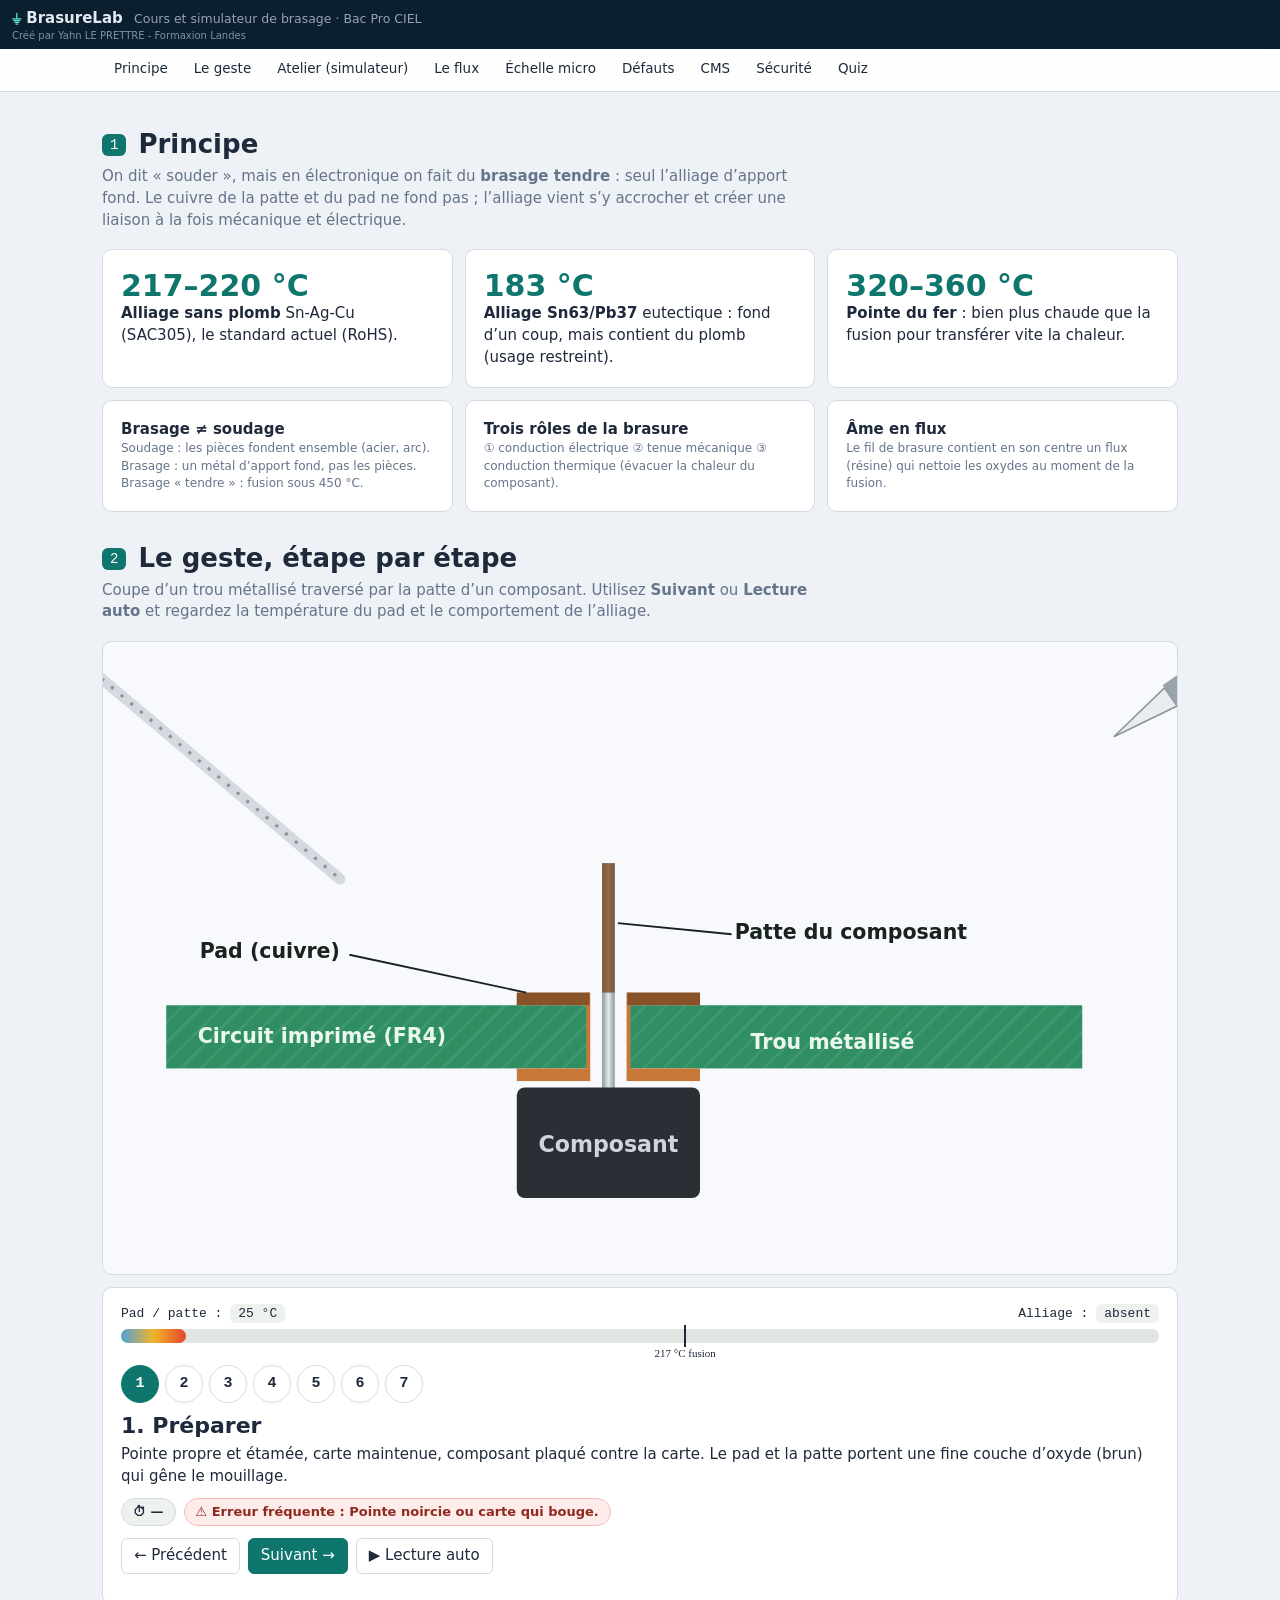
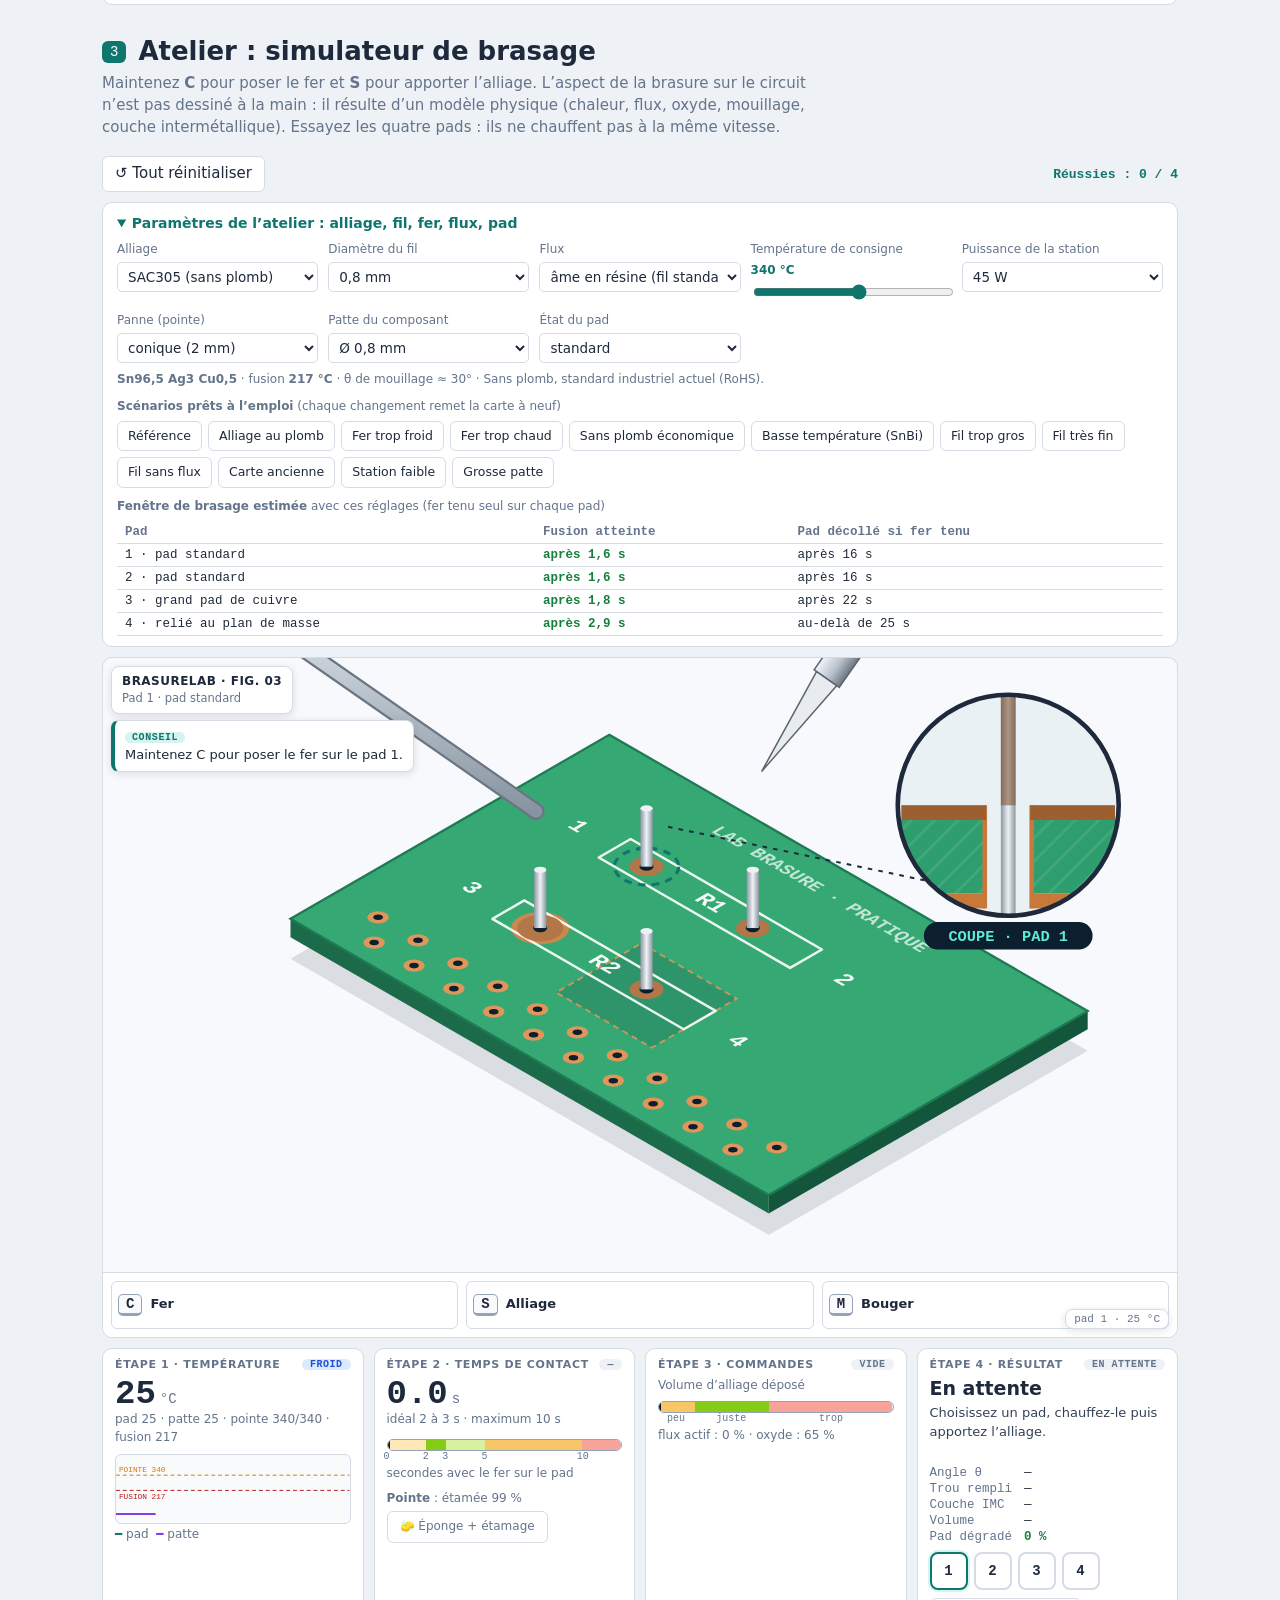
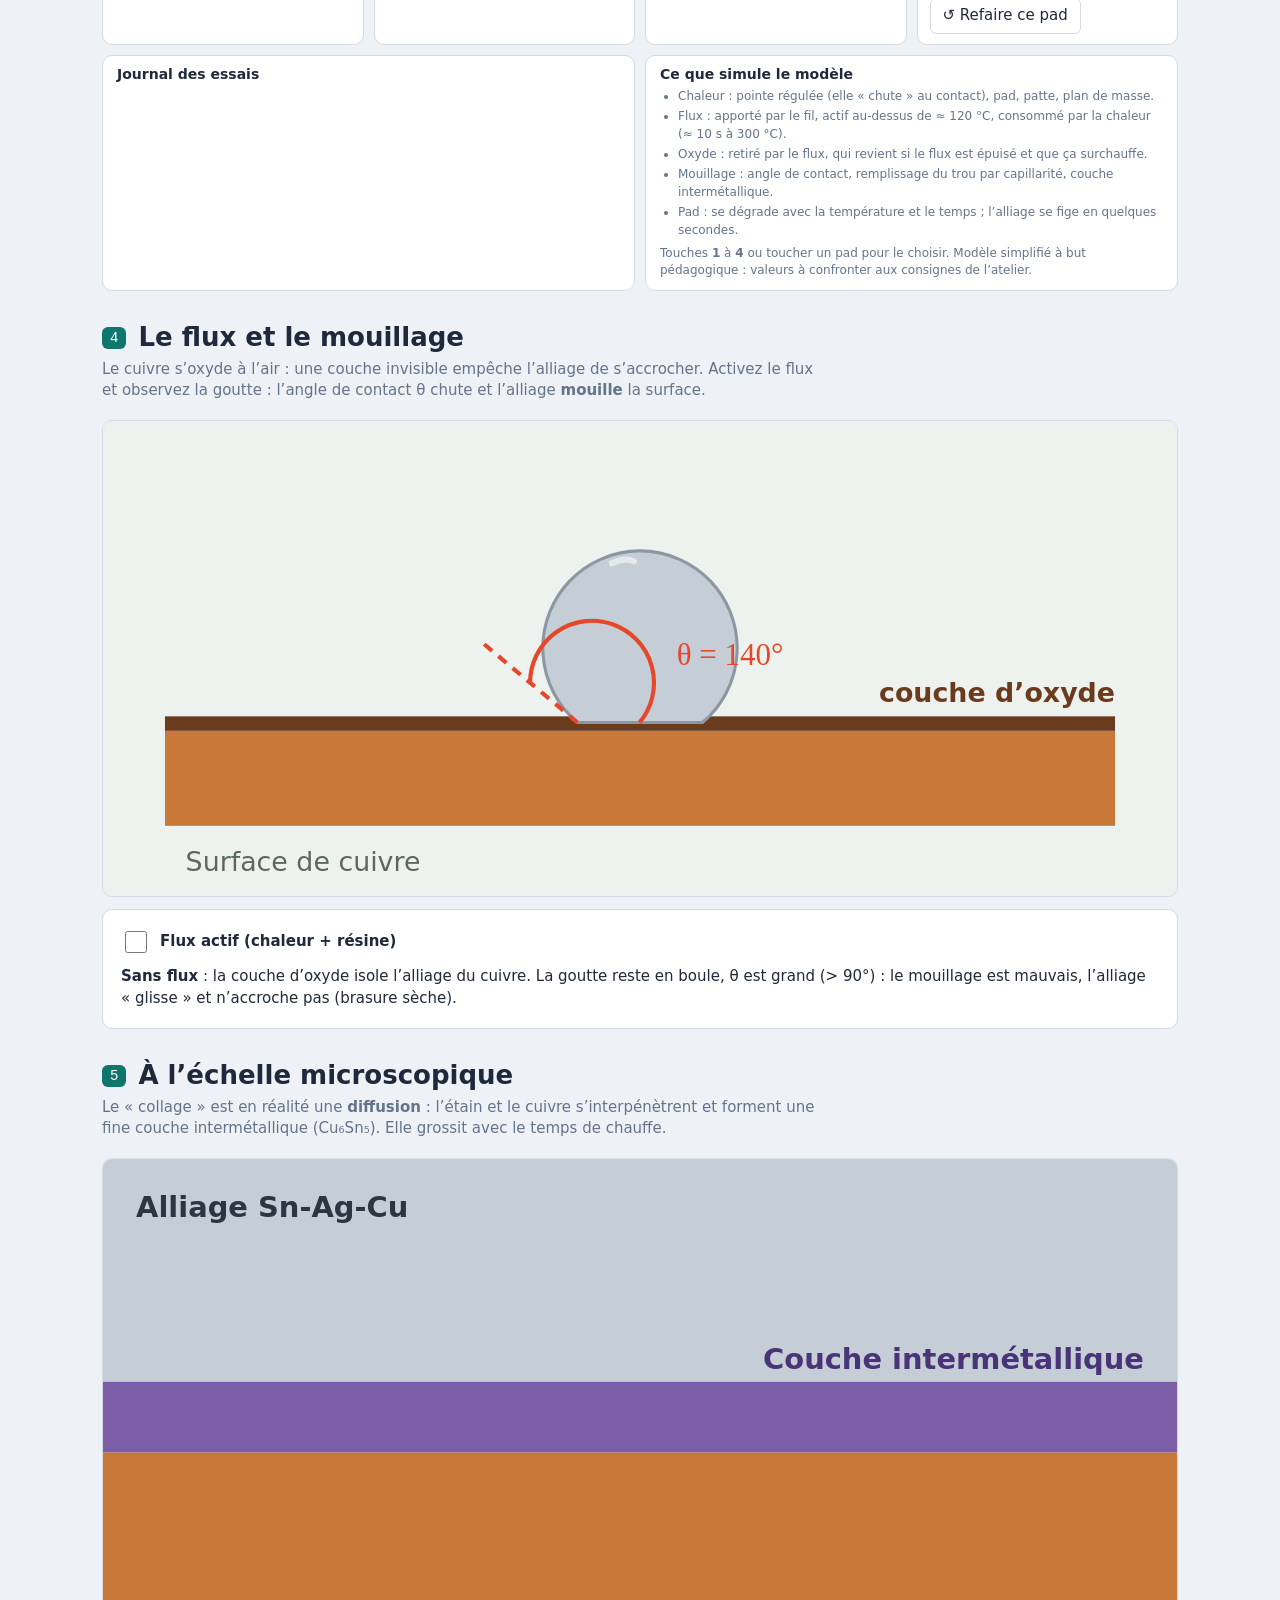
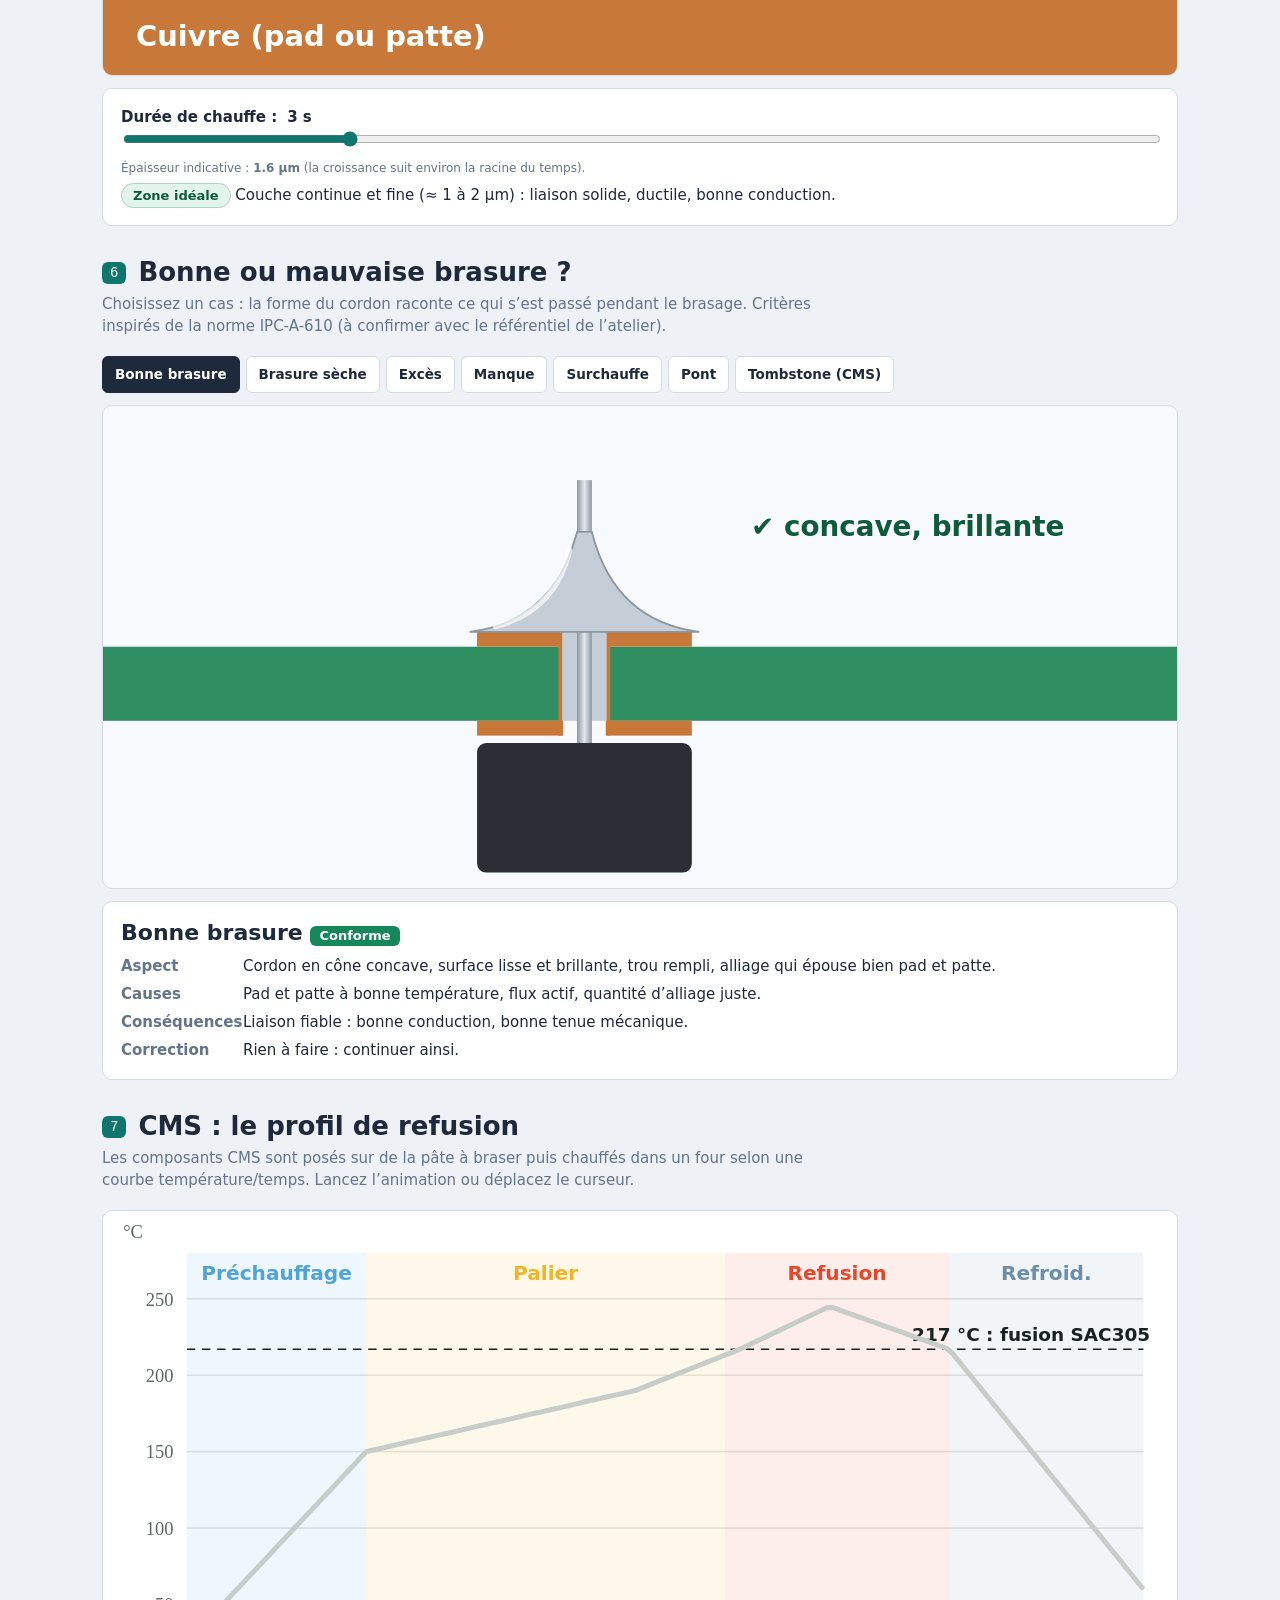
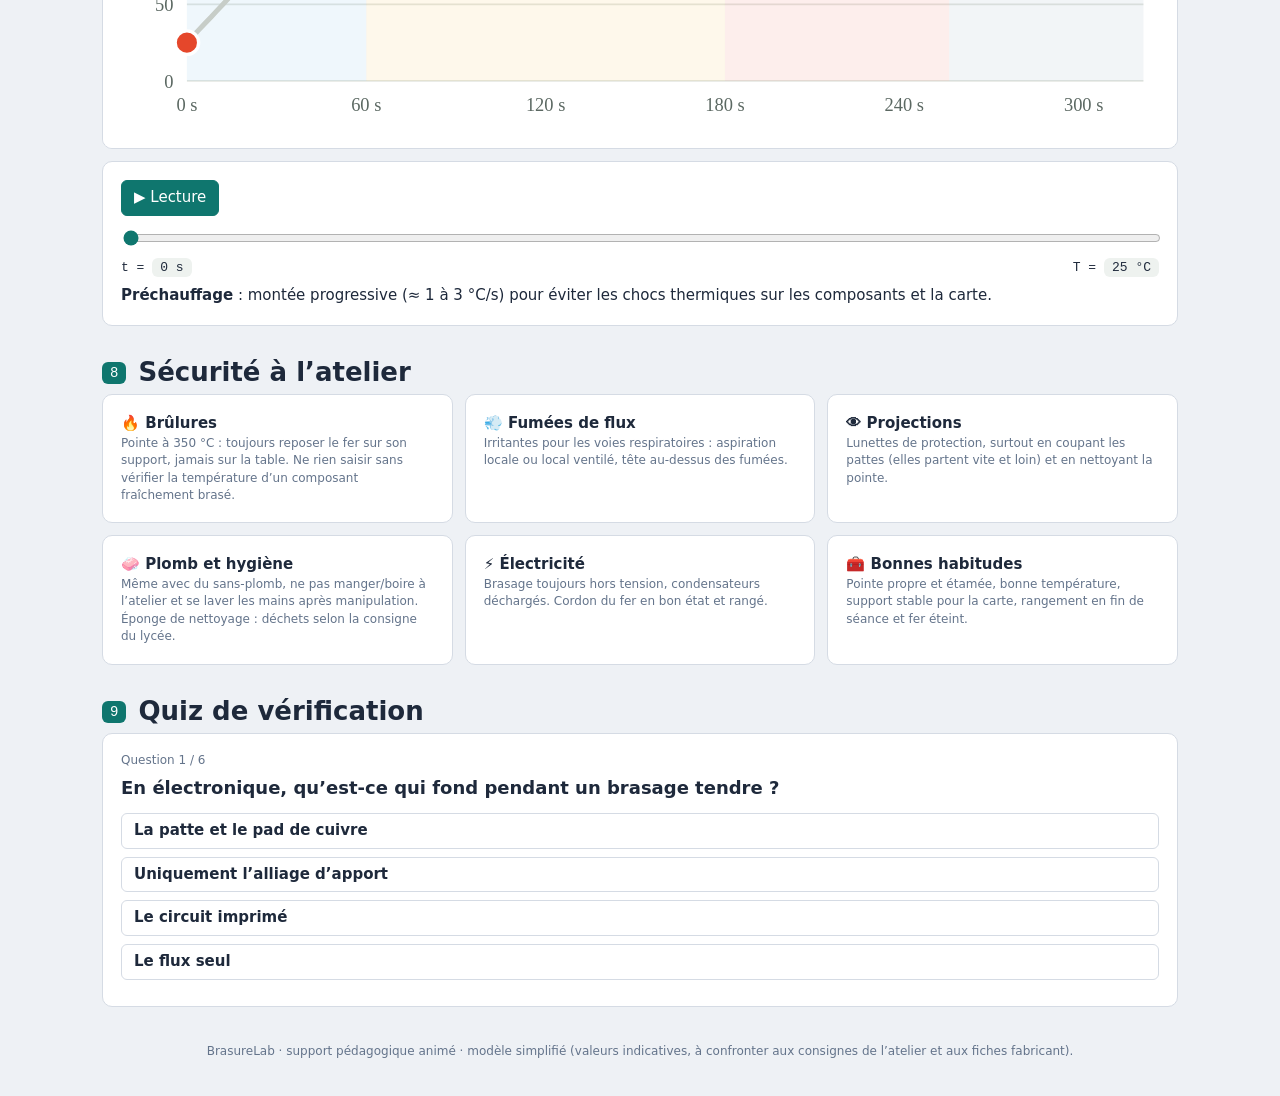
==== index.html @ a60d3fe7 "Ajoute BrasageLab : cours illustré et simulateur de brasage Page unique (index.html) assemblée par b" ====
<!DOCTYPE html>
<html lang="fr">
<head>
<meta charset="utf-8">
<meta name="viewport" content="width=device-width, initial-scale=1">
<title>BrasureLab – Cours et simulateur de brasage · Bac Pro CIEL</title>
<meta name="author" content="Yahn LE PRETTRE - Formaxion Landes">
<style>:root{--bg:#eef1f5;--card:#fff;--panel:#fff;--ink:#1e293b;--mute:#64748b;--muted:#64748b;--line:#d5dbe4;--pcb:#0f766e;--pcb-d:#0b1f2e;--brand:#0f766e;--brand2:#d5f3ef;--cu:#c8793a;--sn:#aeb8c0;--hot:#e5472b;--ok:#15803d;--warn:#b45309;--bad:#b91c1c;--err:#b91c1c;--top:#0b1f2e;--mono:ui-monospace,SFMono-Regular,Menlo,Consolas,"Liberation Mono",monospace}

*{box-sizing:border-box}
html{scroll-behavior:smooth}
body{margin:0;background:var(--bg);color:var(--ink);font:16px/1.55 system-ui,system-ui,sans-serif}
h1,h2,h3{font-family:system-ui,sans-serif;line-height:1.15;margin:0}
.wrap{max-width:980px;margin:0 auto;padding:0 18px}



.tag{display:inline-block;font:500 12px ui-monospace,monospace;letter-spacing:.06em;text-transform:uppercase;background:#ffffff1f;border-radius:99px;padding:4px 12px}






section{padding:34px 0 8px}
section h2{font-size:clamp(22px,4.5vw,30px);margin-bottom:6px;display:flex;gap:12px;align-items:center}
section h2 .n{font:500 14px ui-monospace,monospace;background:var(--pcb);color:#fff;border-radius:6px;padding:3px 8px}
.lead{color:var(--mute);margin:0 0 18px;max-width:720px}
.card{background:var(--card);border:1px solid var(--line);border-radius:16px;padding:18px}
.grid{display:grid;gap:12px}
.g3{grid-template-columns:repeat(auto-fit,minmax(200px,1fr))}
.g2{grid-template-columns:repeat(auto-fit,minmax(280px,1fr))}
.big{font:700 30px system-ui,sans-serif;color:var(--pcb)}
.small{font-size:13.5px;color:var(--mute)}
.callout{border-left:4px solid var(--warn);background:#fff7e6;border-radius:0 12px 12px 0;padding:12px 16px;margin-top:14px}
svg{display:block;width:100%;height:auto}
.stage{background:#e9efe9;border-radius:14px;border:1px solid var(--line)}
button{font:600 14px system-ui,sans-serif;cursor:pointer;border-radius:10px;border:1px solid var(--line);background:#fff;color:var(--ink);padding:10px 14px}
button:hover{border-color:var(--pcb)}
button.primary{background:var(--pcb);color:#fff;border-color:var(--pcb)}
button:focus-visible,input:focus-visible,a:focus-visible{outline:3px solid #7fd1ae;outline-offset:2px}
.ctrls{display:flex;gap:8px;flex-wrap:wrap;margin:12px 0}
.dots{display:flex;gap:6px;flex-wrap:wrap;margin:10px 0}
.dots button{width:38px;height:38px;padding:0;border-radius:99px;font-family:ui-monospace,monospace}
.dots button.on{background:var(--pcb);color:#fff;border-color:var(--pcb)}
.dots button.done{background:#d9efe4;border-color:#9fd3b9}
.info h3{font-size:22px;margin:2px 0 6px}
.chips{display:flex;gap:8px;flex-wrap:wrap;margin-top:10px}
.chip{font-size:13px;font-weight:600;border-radius:99px;padding:4px 11px;background:#eef2ef;border:1px solid var(--line)}
.chip.err{background:#fdecea;border-color:#f3bcb5;color:#8f2a1f}
.chip.ok{background:#e3f4eb;border-color:#a8d9bf;color:#0e5b3b}
.gauge{height:14px;background:#dfe5e0;border-radius:99px;position:relative;overflow:visible;margin:8px 0 22px}
.gauge i{position:absolute;left:0;top:0;bottom:0;border-radius:99px;background:linear-gradient(90deg,#4ea3d8,#f0b429,#e5472b);width:0}
.gauge b{position:absolute;top:-4px;bottom:-4px;width:2px;background:var(--ink)}
.gauge b span{position:absolute;top:22px;left:50%;transform:translateX(-50%);font:500 11px ui-monospace;white-space:nowrap}
.read{display:flex;justify-content:space-between;gap:10px;flex-wrap:wrap;font:500 13px ui-monospace,monospace}
.read em{font-style:normal;padding:2px 8px;border-radius:6px;background:#eef2ef}
.tabs{display:flex;gap:6px;flex-wrap:wrap;margin-bottom:12px}
.tabs button{padding:8px 12px;font-size:13.5px}
.tabs button.on{background:var(--ink);color:#fff;border-color:var(--ink)}
.verdict{display:inline-block;font-weight:700;font-size:13px;border-radius:6px;padding:3px 9px;color:#fff}
dl.d{margin:10px 0 0;display:grid;grid-template-columns:110px 1fr;gap:6px 12px;font-size:15px}
dl.d dt{font-weight:600;color:var(--mute)} dl.d dd{margin:0}
input[type=range]{width:100%;accent-color:var(--pcb)}
.sw{display:flex;align-items:center;gap:10px;font-weight:600}
.sw input{width:22px;height:22px;accent-color:var(--pcb)}
.q{font-weight:600;font-size:18px;margin:6px 0 12px}
.opt{display:block;width:100%;text-align:left;margin-bottom:8px;font-weight:500}
.opt.good{background:#e3f4eb;border-color:var(--ok)} .opt.bad{background:#fdecea;border-color:var(--bad)}
.fb{margin-top:10px;padding:10px 14px;border-radius:10px;background:#eef2ef;display:none}
footer{padding:36px 0 50px;color:var(--mute);font-size:13.5px}
@media(max-width:520px){dl.d{grid-template-columns:1fr}}
@media(prefers-reduced-motion:reduce){html{scroll-behavior:auto}}


*{box-sizing:border-box}
html,body{margin:0}
body{font:14px/1.45 system-ui,-apple-system,"Segoe UI",Roboto,"Helvetica Neue",Arial,sans-serif;color:var(--ink);background:var(--bg);-webkit-text-size-adjust:100%}
button,input,select{font:inherit;color:inherit}
button{background:#fff;border:1px solid var(--line);border-radius:6px;padding:6px 12px;cursor:pointer}
button:hover{background:#f1f5f9}
button:focus-visible,select:focus-visible,summary:focus-visible{outline:2px solid var(--brand);outline-offset:2px}
button.primary{background:var(--brand);border-color:var(--brand);color:#fff}button.primary:hover{background:#0d5f58}
select{border:1px solid var(--line);border-radius:5px;padding:5px 6px;background:#fff}
.mono{font-family:var(--mono)}.muted{color:var(--muted)}.small{font-size:12px}
#top{background:var(--top);color:#e2e8f0;display:flex;align-items:center;gap:10px 16px;padding:8px 12px;flex-wrap:wrap}
#top button{background:#16324a;border-color:#27475f;color:#e2e8f0}#top button:hover{background:#27475f}
#top select{background:#16324a;border-color:#27475f;color:#e2e8f0}
.brand{font-weight:700;font-size:15px}.brand small{font-weight:400;color:#94a3b8;margin-left:6px}.logo{color:#5eead4}
.credit{display:block;font-size:10px;font-weight:400;color:#7f93a6;line-height:1.1}
.grp{display:flex;align-items:center;gap:8px;flex-wrap:wrap}.grp label{font-size:12px;color:#cbd5e1}
.score{margin-left:auto;font-family:var(--mono);color:#5eead4;font-size:13px}
.wrap{max-width:1100px;margin:0 auto;padding:12px}
.stage{position:relative;border:1px solid var(--line);border-radius:10px;overflow:hidden;background:#f7f9fc;touch-action:manipulation}
.stage svg{display:block;width:100%;height:auto}
.ov{position:absolute;left:8px;pointer-events:none;background:#fff;border:1px solid var(--line);border-radius:8px;box-shadow:0 2px 8px rgba(15,23,42,.12);padding:6px 10px;max-width:46%}
.ov.t{top:8px}.ov.t b{display:block;font-size:12px;letter-spacing:.04em;text-transform:uppercase}.ov.t span{font-size:11.5px;color:var(--muted)}
.ov.h{top:62px;border-left:4px solid var(--brand);font-size:13px}
.ov.h i{display:inline-block;font-style:normal;font:700 10px var(--mono);letter-spacing:.06em;background:var(--brand2);color:var(--brand);border-radius:10px;padding:0 7px;margin-bottom:2px}
.ov.h.bad{border-left-color:var(--err)}.ov.h.bad i{background:#fee2e2;color:var(--err)}
.ov.h.good{border-left-color:var(--ok)}.ov.h.good i{background:#dcfce7;color:var(--ok)}
.ov.h.warn{border-left-color:var(--warn)}.ov.h.warn i{background:#ffedd5;color:var(--warn)}
.ov.s{left:auto;right:8px;bottom:8px;top:auto;font:11px var(--mono);color:var(--muted);padding:3px 8px}
.hud{display:grid;gap:10px;grid-template-columns:repeat(4,1fr);margin-top:10px}
.bay{background:var(--panel);border:1px solid var(--line);border-radius:10px;padding:10px 12px;min-width:0}
.bay h3{margin:0 0 6px;font-size:11px;letter-spacing:.06em;text-transform:uppercase;color:var(--muted);display:flex;justify-content:space-between;align-items:center;gap:6px}
.badge{display:inline-block;border-radius:10px;padding:0 8px;font:700 10px var(--mono);letter-spacing:.05em;text-transform:uppercase}
.b-cold{background:#dbeafe;color:#1d4ed8}.b-warm{background:#ffedd5;color:var(--warn)}.b-melt{background:#fee2e2;color:var(--err)}
.b-idle{background:#eef2f7;color:var(--muted)}.b-ok{background:#dcfce7;color:var(--ok)}.b-bad{background:#fee2e2;color:var(--err)}
.num{font:700 34px/1 var(--mono)}.num small{font-size:14px;font-weight:500;color:var(--muted);margin-left:4px}
.zones{display:flex;height:12px;border-radius:6px;overflow:hidden;border:1px solid #94a3b8;margin-top:10px;position:relative}
.zones i{display:block;height:100%}
.mk{position:absolute;top:-4px;bottom:-4px;width:3px;background:#0f172a;border-radius:2px;left:0}
.ticks{position:relative;height:14px;font:10px var(--mono);color:var(--muted)}.ticks span{position:absolute;transform:translateX(-50%)}
.hold{display:flex;gap:8px;margin-bottom:10px}
.hold button{flex:1;display:flex;align-items:center;gap:8px;justify-content:flex-start;padding:10px;min-height:52px;touch-action:none;user-select:none;-webkit-user-select:none;font-weight:600}
.hold button kbd{font:700 14px var(--mono);border:1px solid #94a3b8;border-bottom-width:3px;border-radius:5px;padding:1px 7px;background:#f8fafc}
.hold button.on{background:var(--brand);border-color:var(--brand);color:#fff}.hold button.on kbd{color:var(--ink)}
.rname{font-size:19px;font-weight:700;line-height:1.2}
.rdesc{margin:4px 0 8px;color:#334155;font-size:13px;min-height:54px}
.pads{display:flex;gap:6px;flex-wrap:wrap}
.pchip{width:38px;height:38px;border-radius:8px;border:2px solid var(--line);background:#fff;font:700 14px var(--mono);padding:0;position:relative}
.pchip.sel{border-color:var(--brand);box-shadow:0 0 0 2px var(--brand2)}
.pchip.ok{background:#dcfce7;border-color:var(--ok)}.pchip.ko{background:#fee2e2;border-color:var(--err)}
.row{display:flex;gap:8px;margin-top:8px;flex-wrap:wrap}
.cols{display:grid;gap:10px;grid-template-columns:1fr 1fr;margin-top:10px}
.panel{background:var(--panel);border:1px solid var(--line);border-radius:10px;padding:10px 14px}
.panel h2{margin:0 0 6px;font-size:14px}
.log{font:12px var(--mono);max-height:180px;overflow:auto}.log div{padding:2px 0;border-bottom:1px dotted #e5e9f0}
.log .ok{color:var(--ok)}.log .ko{color:var(--err)}
details summary{cursor:pointer;font-weight:600;color:var(--brand)}
ul.k{margin:6px 0 0 18px;padding:0}ul.k li{margin:3px 0}
footer{color:var(--muted);font-size:12px;padding:6px 12px 24px;text-align:center}
@media(max-width:900px){.hud{grid-template-columns:1fr 1fr}.cols{grid-template-columns:1fr}}
@media(max-width:560px){.hud{grid-template-columns:1fr}.ov{max-width:60%}.ov.h{top:56px}}

body{font-size:15px}
.wrap{max-width:1100px}
nav.tabs2{position:sticky;top:0;z-index:30;background:#ffffffee;backdrop-filter:blur(6px);border-bottom:1px solid var(--line)}
nav.tabs2 .wrap{display:flex;gap:2px;overflow-x:auto;padding:0 12px;scrollbar-width:none}
nav.tabs2 a{white-space:nowrap;text-decoration:none;color:var(--ink);font-size:13.5px;padding:10px 12px;border-bottom:3px solid transparent}
nav.tabs2 a:hover{color:var(--brand);border-bottom-color:var(--brand)}
section{padding:26px 0 6px}
section h2{font-size:clamp(20px,4vw,26px)}
section h2 .n{border-radius:6px}
.card,.panel,.bay,.stage{border-radius:10px}
.stage{background:#f7f9fc}
.toolbar{display:flex;gap:10px;align-items:center;flex-wrap:wrap;margin:0 0 10px}
.toolbar .score{margin-left:auto;font:13px var(--mono);color:var(--brand);font-weight:700}
.kv{display:grid;grid-template-columns:auto 1fr;gap:2px 12px;font:12.5px var(--mono);margin-top:4px}
.kv span:nth-child(odd){color:var(--muted)}
.kv .okc{color:var(--ok);font-weight:700}.kv .wc{color:var(--warn);font-weight:700}.kv .kc{color:var(--err);font-weight:700}
.simstage .ov.t span{display:block}
.dots button,.tabs button,.opt{font-weight:600}
.simstage .hold{margin:0;padding:8px;background:#fff;border-top:1px solid var(--line);display:flex;gap:8px}.simstage .hold button{flex:1}
@media(max-width:560px){.simstage .ov{position:static;max-width:none;margin:6px 8px;box-shadow:none}.simstage .ov.s{display:none}.simstage .ov.h{margin-top:0}}
.pgrid{display:grid;gap:10px;grid-template-columns:repeat(auto-fit,minmax(200px,1fr));margin-top:8px}
.pgrid label{display:flex;flex-direction:column;gap:3px;font-size:12px;color:var(--muted)}.pgrid select{width:100%;color:var(--ink);font-size:13.5px}.pgrid b{color:var(--brand)}
details.panel{margin-bottom:10px}details.panel summary{font-size:14px}
.presets{display:flex;gap:6px;flex-wrap:wrap;margin-top:6px}.presets button{font-size:12.5px;padding:5px 10px}
table.est{border-collapse:collapse;width:100%;font:12.5px var(--mono);margin-top:6px}table.est th,table.est td{text-align:left;padding:4px 8px;border-bottom:1px solid var(--line)}table.est th{color:var(--muted);font-weight:600}
table.est .okc{color:var(--ok);font-weight:700}table.est .wc{color:var(--warn);font-weight:700}table.est .kc{color:var(--err);font-weight:700}
.hold{flex-wrap:wrap}.hold button{min-width:84px;padding:8px 6px;font-size:13px;min-height:48px}
</style>
</head>
<body>
<header id="top">
  <div class="brand"><span class="logo" aria-hidden="true">⏚</span> BrasureLab <small>Cours et simulateur de brasage · Bac Pro CIEL</small><span class="credit">Créé par Yahn LE PRETTRE - Formaxion Landes</span></div>
</header>
<nav class="tabs2"><div class="wrap">
  <a href="#principe">Principe</a><a href="#geste">Le geste</a><a href="#atelier">Atelier (simulateur)</a><a href="#flux">Le flux</a><a href="#imc">Échelle micro</a><a href="#defauts">Défauts</a><a href="#refusion">CMS</a><a href="#securite">Sécurité</a><a href="#quiz">Quiz</a>
</div></nav>
<main class="wrap">
<section id="principe">
  <h2><span class="n">1</span>Principe</h2>
  <p class="lead">On dit « souder », mais en électronique on fait du <b>brasage tendre</b> : seul l’alliage d’apport fond. Le cuivre de la patte et du pad ne fond pas ; l’alliage vient s’y accrocher et créer une liaison à la fois mécanique et électrique.</p>
  <div class="grid g3">
    <div class="card"><div class="big">217–220 °C</div><div><b>Alliage sans plomb</b> Sn-Ag-Cu (SAC305), le standard actuel (RoHS).</div></div>
    <div class="card"><div class="big">183 °C</div><div><b>Alliage Sn63/Pb37</b> eutectique : fond d’un coup, mais contient du plomb (usage restreint).</div></div>
    <div class="card"><div class="big">320–360 °C</div><div><b>Pointe du fer</b> : bien plus chaude que la fusion pour transférer vite la chaleur.</div></div>
  </div>
  <div class="grid g3" style="margin-top:12px">
    <div class="card"><b>Brasage ≠ soudage</b><div class="small">Soudage : les pièces fondent ensemble (acier, arc). Brasage : un métal d’apport fond, pas les pièces. Brasage « tendre » : fusion sous 450 °C.</div></div>
    <div class="card"><b>Trois rôles de la brasure</b><div class="small">① conduction électrique ② tenue mécanique ③ conduction thermique (évacuer la chaleur du composant).</div></div>
    <div class="card"><b>Âme en flux</b><div class="small">Le fil de brasure contient en son centre un flux (résine) qui nettoie les oxydes au moment de la fusion.</div></div>
  </div>
</section>

<section id="geste">
  <h2><span class="n">2</span>Le geste, étape par étape</h2>
  <p class="lead">Coupe d’un trou métallisé traversé par la patte d’un composant. Utilisez <b>Suivant</b> ou <b>Lecture auto</b> et regardez la température du pad et le comportement de l’alliage.</p>

  <div class="stage">
    <svg id="main" viewBox="0 0 680 400" role="img" aria-label="Coupe animée d’une brasure sur trou métallisé">
      <defs>
        <filter id="glow" x="-50%" y="-50%" width="200%" height="200%"><feGaussianBlur stdDeviation="7"/></filter>
        <linearGradient id="metal" x1="0" x2="1"><stop offset="0" stop-color="#8b97a1"/><stop offset=".5" stop-color="#e3e8ec"/><stop offset="1" stop-color="#8b97a1"/></linearGradient>
        <linearGradient id="barrel" x1="0" x2="0" y1="0" y2="1"><stop offset="0" stop-color="#cbd2d8"/><stop offset="1" stop-color="#8f9aa4"/></linearGradient>
        <pattern id="fr4" width="9" height="9" patternUnits="userSpaceOnUse" patternTransform="rotate(45)"><line x1="0" y1="0" x2="0" y2="9" stroke="#fff" stroke-opacity=".09" stroke-width="3"/></pattern>
      </defs>
      <!-- carte -->
      <rect x="40" y="230" width="268" height="40" fill="#2f8f63"/><rect x="332" y="230" width="288" height="40" fill="#2f8f63"/>
      <rect x="40" y="230" width="268" height="40" fill="url(#fr4)"/><rect x="332" y="230" width="288" height="40" fill="url(#fr4)"/>
      <rect id="holeFill" x="308" y="222" width="24" height="0" fill="#c5ced6"/>
      <!-- cuivre : pads + trou métallisé -->
      <g fill="#c8793a">
        <rect x="262" y="222" width="46" height="8"/><rect x="332" y="222" width="46" height="8"/>
        <rect x="262" y="270" width="46" height="8"/><rect x="332" y="270" width="46" height="8"/>
        <rect x="306" y="222" width="2.5" height="56"/><rect x="331.5" y="222" width="2.5" height="56"/>
      </g>
      <!-- patte puis composant -->
      <rect id="lead" x="316" y="140" width="8" height="165" fill="url(#metal)"/>
      <rect x="262" y="282" width="116" height="70" rx="5" fill="#2b2e35"/>
      <text x="320" y="323" text-anchor="middle" fill="#cfd5db" font-size="14" font-family="system-ui" font-weight="600">Composant</text>
      <!-- oxydes + chaleur -->
      <g id="oxide" opacity=".8" fill="#7a4a26">
        <rect x="316" y="140" width="8" height="82"/><rect x="262" y="222" width="46" height="8"/><rect x="332" y="222" width="46" height="8"/>
      </g>
      <g id="heat" opacity="0" fill="#ff4a1c">
        <rect x="316" y="140" width="8" height="82"/><rect x="262" y="222" width="46" height="8"/><rect x="332" y="222" width="46" height="8"/>
      </g>
      <!-- brasure -->
      <g id="solderG" opacity="0">
        <path id="sGlow" d="M258 222 Q304 216 316 168 L324 168 Q336 216 382 222 Z" fill="#ff9a2e" filter="url(#glow)" opacity="0"/>
        <path id="sMain" d="M258 222 Q304 216 316 168 L324 168 Q336 216 382 222 Z" fill="#c5ced6" stroke="#8b97a1" stroke-width="1"/>
        <path id="sShine" d="M272 219 Q304 211 312 178" fill="none" stroke="#fff" stroke-width="3" stroke-linecap="round" opacity=".6"/>
      </g>
      <!-- fumées -->
      <g id="smoke" fill="#fff"></g>
      <!-- étiquettes -->
      <g id="labels" font-family="system-ui" font-size="13" font-weight="600">
        <text x="60" y="254" fill="#e9f7ef">Circuit imprimé (FR4)</text>
        <g fill="#18221e"><text x="150" y="200" text-anchor="end">Pad (cuivre)</text><text x="400" y="188">Patte du composant</text><text x="410" y="258" fill="#e9f7ef">Trou métallisé</text></g>
        <g stroke="#18221e" stroke-width="1.2" fill="none"><path d="M156 198 L268 222"/><path d="M398 185 L326 178"/></g>
      </g>
      <g id="okMark" opacity="0" font-family="system-ui" font-weight="700">
        <text x="400" y="150" font-size="15" fill="#0e5b3b">✔ Ménisque concave</text>
        <text x="400" y="170" font-size="13" fill="#0e5b3b" font-weight="500">brillant · trou rempli · angle faible</text>
        <path d="M398 156 L340 190" stroke="#0e5b3b" stroke-width="1.5" fill="none"/>
      </g>
      <!-- fil de brasure -->
      <g id="wire"><line x1="-200" y1="-168" x2="0" y2="0" stroke="#d4dae0" stroke-width="7" stroke-linecap="round"/><line x1="-200" y1="-168" x2="0" y2="0" stroke="#8a949d" stroke-width="2" stroke-dasharray="2 6"/></g>
      <!-- fer -->
      <g id="iron"><g transform="rotate(-35)">
        <polygon points="0,0 44,-7 44,7" fill="#e9edf0" stroke="#8a949d"/>
        <rect x="44" y="-9" width="110" height="18" fill="#9aa3ab"/><rect x="78" y="-9" width="10" height="18" fill="#dd7a2a"/>
        <rect x="154" y="-15" width="150" height="30" rx="9" fill="#2e3440"/>
        <text x="182" y="5" fill="#fff" font-size="13" font-family="ui-monospace" font-weight="500">350 °C</text>
      </g></g>
    </svg>
  </div>

  <div class="card" style="margin-top:12px">
    <div class="read"><span>Pad / patte : <em id="tTxt">25 °C</em></span><span>Alliage : <em id="phase">absent</em></span></div>
    <div class="gauge"><i id="tBar"></i><b style="left:54.25%"><span>217 °C fusion</span></b></div>
    <div class="dots" id="dots"></div>
    <div class="info" id="info"></div>
    <div class="ctrls">
      <button id="prev">← Précédent</button><button id="next" class="primary">Suivant →</button><button id="play">▶ Lecture auto</button>
    </div>
  </div>
</section>

<section id="atelier">
  <h2><span class="n">3</span>Atelier : simulateur de brasage</h2>
  <p class="lead">Maintenez <b>C</b> pour poser le fer et <b>S</b> pour apporter l’alliage. L’aspect de la brasure sur le circuit n’est pas dessiné à la main : il résulte d’un modèle physique (chaleur, flux, oxyde, mouillage, couche intermétallique). Essayez les quatre pads : ils ne chauffent pas à la même vitesse.</p>
  <div class="toolbar">
    <button id="resetAll">↺ Tout réinitialiser</button>
    <span class="score" id="score">Réussies : 0 / 4</span>
  </div>
  <details class="panel" id="params" open>
    <summary>Paramètres de l’atelier : alliage, fil, fer, flux, pad</summary>
    <div class="pgrid">
      <label>Alliage<select id="pAlloy"><option value="sac">SAC305 (sans plomb)</option><option value="sac0307">SAC0307 (sans plomb éco)</option><option value="sncu">Sn99,3Cu0,7 (sans plomb éco)</option><option value="snpb">Sn63/Pb37 (au plomb)</option><option value="snbi">Sn42/Bi58 (basse température)</option></select></label>
      <label>Diamètre du fil<select id="pWire"><option value="0.5">0,5 mm</option><option value="0.8">0,8 mm</option><option value="1">1,0 mm</option><option value="1.5">1,5 mm</option></select></label>
      <label>Flux<select id="pFlux"><option value="core">âme en résine (fil standard)</option><option value="none">fil plein, sans flux</option><option value="gel">âme + flux gel sur le pad</option></select></label>
      <label>Température de consigne <b id="pSetV">340 °C</b><input type="range" id="pSet" min="250" max="420" step="10" value="340"></label>
      <label>Puissance de la station<select id="pPower"><option value="25">25 W (entrée de gamme)</option><option value="45">45 W</option><option value="80">80 W</option></select></label>
      <label>Panne (pointe)<select id="pTip"><option value="fine">fine (1 mm)</option><option value="cone">conique (2 mm)</option><option value="chisel">burin (3,5 mm)</option></select></label>
      <label>Patte du composant<select id="pLead"><option value="0.6">Ø 0,6 mm</option><option value="0.8">Ø 0,8 mm</option><option value="1.2">Ø 1,2 mm</option></select></label>
      <label>État du pad<select id="pPad"><option value="new">neuf</option><option value="std">standard</option><option value="old">ancien, oxydé</option></select></label>
    </div>
    <p class="small" id="alloyNote" style="margin:8px 0 0"></p>
    <div class="small muted" style="margin-top:10px"><b>Scénarios prêts à l’emploi</b> (chaque changement remet la carte à neuf)</div>
    <div class="presets" id="presets"></div>
    <p class="small" id="presetNote" style="margin:8px 0 0"></p>
    <div class="small muted" style="margin-top:10px"><b>Fenêtre de brasage estimée</b> avec ces réglages (fer tenu seul sur chaque pad)</div>
    <table class="est" id="est"></table>
  </details>
  <div class="stage simstage" id="simstage">
    <svg id="scene" viewBox="0 0 700 400" role="img" aria-label="Carte électronique en perspective avec fer à braser et fil d’alliage">
      <defs>
        <pattern id="dots" width="20" height="20" patternUnits="userSpaceOnUse"><circle cx="0" cy="0" r="1" fill="#b9c3d1"/></pattern>
        <linearGradient id="legg" x1="0" x2="1"><stop offset="0" stop-color="#8b97a1"/><stop offset=".5" stop-color="#eef2f5"/><stop offset="1" stop-color="#8b97a1"/></linearGradient>
        <linearGradient id="tipg" x1="0" x2="0" y1="0" y2="1"><stop offset="0" stop-color="#f1f5f9"/><stop offset=".55" stop-color="#b8c2cc"/><stop offset="1" stop-color="#6b7683"/></linearGradient>
        <linearGradient id="wireg" x1="0" x2="0" y1="0" y2="1"><stop offset="0" stop-color="#f1f5f9"/><stop offset=".5" stop-color="#c5ced6"/><stop offset="1" stop-color="#8793a0"/></linearGradient>
        <radialGradient id="heatg"><stop offset="0" stop-color="#ff7a1a" stop-opacity=".95"/><stop offset=".5" stop-color="#ff7a1a" stop-opacity=".35"/><stop offset="1" stop-color="#ff7a1a" stop-opacity="0"/></radialGradient>
        <filter id="glow" x="-50%" y="-50%" width="200%" height="200%"><feGaussianBlur stdDeviation="6"/></filter>
        <clipPath id="clipI"><circle cx="590" cy="96" r="72"/></clipPath>
        <pattern id="fr4" width="9" height="9" patternUnits="userSpaceOnUse" patternTransform="rotate(45)"><line x1="0" y1="0" x2="0" y2="9" stroke="#fff" stroke-opacity=".1" stroke-width="3"/></pattern>
      </defs>
      <rect width="700" height="400" fill="url(#dots)"/>
      <g id="board"></g>
      <g id="pads"></g>
      <g id="sSmoke"></g>
      <g id="sWire"><line x1="-270" y1="-188" x2="0" y2="0" stroke="#6b7683" stroke-width="11" stroke-linecap="round"/><line x1="-270" y1="-188" x2="0" y2="0" stroke="url(#wireg)" stroke-width="8" stroke-linecap="round"/></g>
      <g id="sIron"><g transform="rotate(-55)">
        <polygon points="0,0 74,-8 74,8" id="tipPoly" fill="url(#tipg)" stroke="#5b6672" stroke-width="1"/>
        <rect x="74" y="-10" width="150" height="20" fill="url(#tipg)" stroke="#5b6672"/><rect x="104" y="-10" width="9" height="20" fill="#d97706"/>
        <rect x="224" y="-17" width="220" height="34" rx="10" fill="#0b1f2e"/>
      </g></g>
      <g id="callouts"></g>
      <line id="link" stroke="#1e293b" stroke-width="1.3" stroke-dasharray="3 4"/>
      <g id="inset">
        <circle cx="590" cy="96" r="72" fill="#eaf1f4"/>
        <g clip-path="url(#clipI)">
          <g transform="translate(590 96) scale(1.2) translate(-320 -222)">
            <rect x="200" y="230" width="108" height="40" fill="#2f9e6f"/><rect x="332" y="230" width="108" height="40" fill="#2f9e6f"/>
            <rect x="200" y="230" width="108" height="40" fill="url(#fr4)"/><rect x="332" y="230" width="108" height="40" fill="url(#fr4)"/>
            <path id="iHole" d="" fill="#c5ced6"/>
            <g id="iPads" fill="#c8793a"><path id="iPadL" d="M262 222 h46 v8 h-46 Z"/><path id="iPadR" d="M332 222 h46 v8 h-46 Z"/><rect x="262" y="270" width="46" height="8"/><rect x="332" y="270" width="46" height="8"/><rect x="306" y="222" width="2.5" height="56"/><rect x="331.5" y="222" width="2.5" height="56"/></g>
            <ellipse id="iBurn" cx="368" cy="236" rx="30" ry="7" fill="#5a3a22" opacity="0"/>
            <rect id="iLead" x="316" y="100" width="8" height="205" fill="url(#legg)"/>
            <rect x="262" y="282" width="116" height="70" rx="5" fill="#334155"/>
            <g id="iOx" fill="#7a4a26" opacity=".8"><rect x="316" y="100" width="8" height="122"/><rect x="262" y="222" width="46" height="8"/><rect x="332" y="222" width="46" height="8"/></g>
            <g fill="#ff4a1c"><g id="iHeatL" opacity="0"><rect x="316" y="100" width="8" height="122"/></g><g id="iHeatP" opacity="0"><rect x="262" y="222" width="46" height="8"/><rect x="332" y="222" width="46" height="8"/></g></g>
            <path id="iGlow" d="" fill="#ff9a2e" filter="url(#glow)" opacity="0"/>
            <path id="iSolP" d="" fill="#c5ced6" stroke="#8b97a1" stroke-width="1"/>
            <path id="iImc" d="" fill="none" stroke="#7b5ea7" stroke-linecap="round" stroke-linejoin="round" opacity="0"/>
            <g id="iTip"><g transform="rotate(-35)"><polygon id="iTipPoly" points="0,0 44,-7 44,7" fill="url(#tipg)" stroke="#5b6672"/><rect x="44" y="-9" width="120" height="18" fill="url(#tipg)" stroke="#5b6672"/></g></g>
            <g id="iWire"><line x1="-200" y1="-168" x2="0" y2="0" stroke="#6b7683" stroke-width="9" stroke-linecap="round"/><line x1="-200" y1="-168" x2="0" y2="0" stroke="url(#wireg)" stroke-width="6" stroke-linecap="round"/></g>
          </g>
        </g>
        <circle cx="590" cy="96" r="72" fill="none" stroke="#1e293b" stroke-width="3"/>
        <g font-family="ui-monospace,Menlo,Consolas,monospace" font-size="10" font-weight="700"><rect x="535" y="172" width="110" height="18" rx="9" fill="#0b1f2e"/><text id="insetT" x="590" y="184.5" text-anchor="middle" fill="#5eead4">COUPE · PAD 1</text></g>
      </g>
    </svg>
    <div class="hold simhold">
          <button id="bIron" aria-label="Maintenir pour poser le fer"><kbd>C</kbd> Fer</button>
          <button id="bWire" aria-label="Maintenir pour apporter l’alliage"><kbd>S</kbd> Alliage</button>
          <button id="bShake" aria-label="Maintenir pour bouger la carte"><kbd>M</kbd> Bouger</button>
            </div>
    <div class="ov t"><b>BrasureLab · Fig. 03</b><span id="padTag">Pad 1 · pad standard</span></div>
    <div class="ov h" id="hint"><i>CONSEIL</i><div id="hintT"></div></div>
    <div class="ov s" id="stat">pad 1</div>
  </div>

  <div class="hud">
    <div class="bay">
      <h3><span>Étape 1 · Température</span><span class="badge b-cold" id="tBadge">froid</span></h3>
      <div class="num" id="tNum">25<small>°C</small></div>
      <div class="small muted" id="tSub">pad · patte · pointe</div>
      <svg id="chart" viewBox="0 0 240 70" style="margin-top:8px;border:1px solid var(--line);border-radius:6px;background:#f8fafc" role="img" aria-label="Historique des températures"></svg>
      <div class="small muted" style="margin-top:2px"><b style="color:#0f766e">━</b> pad &nbsp;<b style="color:#7c3aed">━</b> patte</div>
    </div>
    <div class="bay">
      <h3><span>Étape 2 · Temps de contact</span><span class="badge b-idle" id="cBadge">—</span></h3>
      <div class="num" id="cNum">0.0<small>s</small></div>
      <div class="small muted">idéal 2 à 3 s · maximum 10 s</div>
      <div class="zones" id="zones"><i style="width:16.67%;background:#fde7b5"></i><i style="width:8.33%;background:#84cc16"></i><i style="width:16.67%;background:#d9f0a0"></i><i style="width:41.67%;background:#f6c667"></i><i style="width:16.67%;background:#f7a39a"></i><div class="mk" id="cMk"></div></div>
      <div class="ticks"><span style="left:0%">0</span><span style="left:16.67%">2</span><span style="left:25%">3</span><span style="left:41.67%">5</span><span style="left:83.33%">10</span></div>
      <div class="small muted">secondes avec le fer sur le pad</div>
      <div class="small" style="margin-top:8px"><b>Pointe</b> : <span id="tipQ">étamée 100 %</span></div>
      <div class="row" style="margin-top:4px"><button id="bClean" class="small">🧽 Éponge + étamage</button></div>
    </div>
    <div class="bay">
      <h3><span>Étape 3 · Commandes</span><span class="badge b-idle" id="qBadge">vide</span></h3>
      <div class="small muted" style="margin-bottom:2px">Volume d’alliage déposé</div>
      <div class="zones" id="volZones" style="margin-top:6px"><i style="width:16.7%;background:#f6c667"></i><i style="width:30%;background:#84cc16"></i><i style="width:53.3%;background:#f7a39a"></i><div class="mk" id="qMk"></div></div>
      <div class="ticks" id="volTicks"><span style="left:8%">peu</span><span style="left:32%">juste</span><span style="left:73%">trop</span></div>
      <div class="small muted" id="fluxL">flux actif : 0 %</div>
    </div>
    <div class="bay">
      <h3><span>Étape 4 · Résultat</span><span class="badge b-idle" id="rBadge">en attente</span></h3>
      <div class="rname" id="rName">En attente</div>
      <div class="rdesc" id="rDesc">Choisissez un pad, chauffez-le puis apportez l’alliage.</div>
      <div class="kv" id="meas"></div>
      <div class="pads" id="padChips" style="margin-top:8px"></div>
      <div class="row"><button id="resetPad">↺ Refaire ce pad</button></div>
    </div>
  </div>
  <div class="cols">
    <div class="panel"><h2>Journal des essais</h2><div class="log" id="log"><span class="muted">Aucun essai pour le moment.</span></div></div>
    <div class="panel"><h2>Ce que simule le modèle</h2>
      <ul class="k small"><li>Chaleur : pointe régulée (elle « chute » au contact), pad, patte, plan de masse.</li>
      <li>Flux : apporté par le fil, actif au-dessus de ≈ 120 °C, consommé par la chaleur (≈ 10 s à 300 °C).</li>
      <li>Oxyde : retiré par le flux, qui revient si le flux est épuisé et que ça surchauffe.</li>
      <li>Mouillage : angle de contact, remplissage du trou par capillarité, couche intermétallique.</li>
      <li>Pad : se dégrade avec la température et le temps ; l’alliage se fige en quelques secondes.</li></ul>
      <p class="small muted" style="margin:6px 0 0">Touches <b>1</b> à <b>4</b> ou toucher un pad pour le choisir. Modèle simplifié à but pédagogique : valeurs à confronter aux consignes de l’atelier.</p>
    </div>
  </div>
</section>
<section id="flux">
  <h2><span class="n">4</span>Le flux et le mouillage</h2>
  <p class="lead">Le cuivre s’oxyde à l’air : une couche invisible empêche l’alliage de s’accrocher. Activez le flux et observez la goutte : l’angle de contact θ chute et l’alliage <b>mouille</b> la surface.</p>
  <div class="stage"><svg id="drop" viewBox="0 0 520 230" role="img" aria-label="Goutte d’alliage sur cuivre avec et sans flux">
    <rect x="0" y="0" width="520" height="230" fill="#eef2ef"/>
    <rect x="30" y="150" width="460" height="46" fill="#c8793a"/>
    <rect id="ox" x="30" y="143" width="460" height="7" fill="#6b3b1e"/>
    <path id="dpath" fill="#c5ced6" stroke="#8b97a1" stroke-width="1.5"/>
    <path id="dshine" fill="none" stroke="#fff" stroke-width="3" stroke-linecap="round" opacity=".55"/>
    <line id="tan" stroke="#e5472b" stroke-width="2" stroke-dasharray="5 4"/>
    <path id="arc" stroke="#e5472b" stroke-width="2" fill="none"/>
    <text id="thetaT" font-family="ui-monospace" font-weight="500" font-size="15" fill="#e5472b"></text>
    <text x="40" y="218" font-size="13" fill="#5b6862" font-family="system-ui">Surface de cuivre</text>
    <text id="oxT" x="490" y="136" text-anchor="end" font-size="13" font-family="system-ui" font-weight="600" fill="#6b3b1e">couche d’oxyde</text>
  </svg></div>
  <div class="card" style="margin-top:12px">
    <label class="sw"><input type="checkbox" id="fluxOn"> Flux actif (chaleur + résine)</label>
    <p id="dropTxt" style="margin:10px 0 0"></p>
  </div>
</section>

<section id="imc">
  <h2><span class="n">5</span>À l’échelle microscopique</h2>
  <p class="lead">Le « collage » est en réalité une <b>diffusion</b> : l’étain et le cuivre s’interpénètrent et forment une fine couche intermétallique (Cu₆Sn₅). Elle grossit avec le temps de chauffe.</p>
  <div class="stage"><svg id="imcSvg" viewBox="0 0 520 250" role="img" aria-label="Couche intermétallique entre cuivre et alliage">
    <rect id="snL" x="0" y="0" width="520" height="125" fill="#c5ced6"/>
    <rect id="imcL" x="0" y="120" width="520" height="10" fill="#7b5ea7"/>
    <rect id="cuL" x="0" y="130" width="520" height="120" fill="#c8793a"/>
    <g font-family="system-ui" font-size="14" font-weight="600">
      <text x="16" y="28" fill="#2b3640">Alliage Sn-Ag-Cu</text>
      <text x="16" y="236" fill="#fff">Cuivre (pad ou patte)</text>
      <text id="imcLab" x="504" y="116" text-anchor="end" fill="#4a3478">Couche intermétallique</text>
    </g>
  </svg></div>
  <div class="card" style="margin-top:12px">
    <label for="tChauffe" class="sw">Durée de chauffe : <span id="tVal">3 s</span></label>
    <input type="range" id="tChauffe" min="0" max="14" step="0.5" value="3">
    <p class="small" style="margin:6px 0 0">Épaisseur indicative : <b id="imcVal"></b> (la croissance suit environ la racine du temps).</p>
    <p id="imcTxt" style="margin:8px 0 0"></p>
  </div>
</section>

<section id="defauts">
  <h2><span class="n">6</span>Bonne ou mauvaise brasure ?</h2>
  <p class="lead">Choisissez un cas : la forme du cordon raconte ce qui s’est passé pendant le brasage. Critères inspirés de la norme IPC-A-610 (à confirmer avec le référentiel de l’atelier).</p>
  <div class="tabs" id="dTabs"></div>
  <div class="stage" id="dSvg"></div>
  <div class="card" style="margin-top:12px" id="dInfo"></div>
</section>

<section id="refusion">
  <h2><span class="n">7</span>CMS : le profil de refusion</h2>
  <p class="lead">Les composants CMS sont posés sur de la pâte à braser puis chauffés dans un four selon une courbe température/temps. Lancez l’animation ou déplacez le curseur.</p>
  <div class="stage"><svg id="rf" viewBox="0 0 640 320" role="img" aria-label="Profil de refusion SAC305"></svg></div>
  <div class="card" style="margin-top:12px">
    <div class="ctrls" style="margin-top:0"><button id="rfPlay" class="primary">▶ Lecture</button></div>
    <input type="range" id="rfT" min="0" max="320" step="1" value="0" aria-label="Temps">
    <div class="read" style="margin-top:8px"><span>t = <em id="rfTime">0 s</em></span><span>T = <em id="rfTemp">25 °C</em></span></div>
    <p id="rfTxt" style="margin:10px 0 0"></p>
  </div>
</section>

<section id="securite">
  <h2><span class="n">8</span>Sécurité à l’atelier</h2>
  <div class="grid g2">
    <div class="card"><b>🔥 Brûlures</b><div class="small">Pointe à 350 °C : toujours reposer le fer sur son support, jamais sur la table. Ne rien saisir sans vérifier la température d’un composant fraîchement brasé.</div></div>
    <div class="card"><b>💨 Fumées de flux</b><div class="small">Irritantes pour les voies respiratoires : aspiration locale ou local ventilé, tête au-dessus des fumées.</div></div>
    <div class="card"><b>👁 Projections</b><div class="small">Lunettes de protection, surtout en coupant les pattes (elles partent vite et loin) et en nettoyant la pointe.</div></div>
    <div class="card"><b>🧼 Plomb et hygiène</b><div class="small">Même avec du sans-plomb, ne pas manger/boire à l’atelier et se laver les mains après manipulation. Éponge de nettoyage : déchets selon la consigne du lycée.</div></div>
    <div class="card"><b>⚡ Électricité</b><div class="small">Brasage toujours hors tension, condensateurs déchargés. Cordon du fer en bon état et rangé.</div></div>
    <div class="card"><b>🧰 Bonnes habitudes</b><div class="small">Pointe propre et étamée, bonne température, support stable pour la carte, rangement en fin de séance et fer éteint.</div></div>
  </div>
</section>

<section id="quiz">
  <h2><span class="n">9</span>Quiz de vérification</h2>
  <div class="card" id="quizBox"></div>
</section>


</main>
<footer><div class="wrap">BrasureLab · support pédagogique animé · modèle simplifié (valeurs indicatives, à confronter aux consignes de l’atelier et aux fiches fabricant).</div></footer>
<script>
/* Modèle physique simplifié d'un brasage manuel sur trou métallisé (paramètres localisés) */
var Phys=(function(){
  var AMB=25,GAMB_T=0.015,VMAX=12;
  var CP=0.30,CL0=0.06,GLP0=0.35,GPA=0.03,GLA=0.03;
  var CFG=[{n:'Pad standard',gpl:0.02},{n:'Pad standard',gpl:0.02},{n:'Grand pad de cuivre',gpl:0.045},{n:'Relié au plan de masse',gpl:0.09}];
  var ALLOY={
    sac:{n:'SAC305',comp:'Sn96,5 Ag3 Cu0,5',melt:217,thc:30,imcK:1.0,tauW:0.5,rho:7.4,L:60,note:'Sans plomb, standard industriel actuel (RoHS).'},
    sac0307:{n:'SAC0307',comp:'Sn99 Ag0,3 Cu0,7',melt:227,thc:36,imcK:1.1,tauW:0.6,rho:7.3,L:60,note:'Sans plomb économique : fond plus haut et mouille moins bien.'},
    sncu:{n:'Sn99,3Cu0,7',comp:'Sn99,3 Cu0,7',melt:227,thc:40,imcK:1.2,tauW:0.7,rho:7.3,L:60,note:'Sans plomb très économique : mouillage le plus médiocre.'},
    snpb:{n:'Sn63/Pb37',comp:'Sn63 Pb37 (eutectique)',melt:183,thc:18,imcK:0.8,tauW:0.35,rho:8.4,L:47,note:'Contient du plomb (usage restreint) : fond bas, mouille très bien.'},
    snbi:{n:'Sn42/Bi58',comp:'Sn42 Bi58',melt:138,thc:22,imcK:0.5,tauW:0.4,rho:8.7,L:45,note:'Basse température pour composants sensibles ; joint plus fragile.'}
  };
  var TIPS={fine:{g:0.55,ct:2.0,n:'fine (1 mm)'},cone:{g:1,ct:3.5,n:'conique (2 mm)'},chisel:{g:1.6,ct:6,n:'burin (3,5 mm)'}};
  var PADS={new:0.2,std:0.65,old:0.95};
  function params(S){
    var A=ALLOY[S.alloy],T=TIPS[S.tip],rl=S.leadD/2,lk=Math.pow(S.leadD/0.8,2);
    var hole=Math.PI*((rl+0.17)*(rl+0.17)-rl*rl)*1.6;
    return {S:S,A:A,set:S.set,pmax:S.power,vfeed:Math.PI*S.wireD*S.wireD/4*8,gtip:T.g,ct:T.ct,O0:PADS[S.pad],F0:S.flux==='gel'?0.6:0,
      fluxMode:S.flux,kF:S.flux==='gel'?0.02:0.03,rl:rl,hole:hole,lk:lk,gl:Math.sqrt(lk)};
  }
  function vrange(P){return [P.hole+1.0,P.hole+4.8]}
  function newJoint(i,P){return {i:i,Tp:AMB,Tl:AMB,V:0,W:0,O:P.O0,F:P.F0,H:0,imcEq:0,D:0,tc:0,tmax:AMB,th:140,hadLiq:false,coolT:0,disturbed:false,res:null,active:false,idle:0,frozen:false}}
  function newTip(P){return {T:P.set,Q:1}}
  function thetaNow(j,P){
    var liq=P.A.melt,Tj=Math.min(j.Tp,j.Tl);
    var w=j.W*Math.max(0,1-j.O*1.5);
    var th=140+(P.A.thc-140)*w;
    th+=Math.max(0,(liq+25-Tj)/25)*18*(w>0?1:0);
    return Math.max(15,Math.min(150,th));
  }
  function imc(j,P){return j.imcEq>0?0.75*P.A.imcK*Math.sqrt(j.imcEq):0}
  function step(j,tip,u,dt,P){
    var A=P.A,liq=A.melt,cfg=CFG[j.i],n=4,h=dt/n;
    var iron=u.iron&&!j.res,wire=u.wire&&!j.res;
    var CL=CL0*P.lk,GLP=GLP0*P.gl;
    for(var s=0;s<n;s++){
      var Tj=Math.min(j.Tp,j.Tl);
      var bridge=(j.V>0.2&&Tj>liq-5)?1.7:1;
      var Gtp=iron?0.20*tip.Q*bridge*P.gtip:0,Gtl=iron?0.12*tip.Q*bridge*P.gtip*P.gl:0;
      var qp=Gtp*(tip.T-j.Tp),ql=Gtl*(tip.T-j.Tl);
      var qmp=0,qml=0,qmt=0;
      if(wire){
        var viaPad=Tj>=liq-3,viaTip=iron&&tip.T>=liq;
        if(j.V<VMAX&&(viaPad||viaTip)){
          var dv=P.vfeed*h;
          j.V+=dv;j.active=true;
          var Tm=viaPad?(j.Tp+j.Tl)/2:tip.T;
          var hm=dv*A.rho*1e-3*(0.23*(Tm-AMB)+A.L);
          var fg=P.fluxMode==='none'?0:0.45*dv;
          if(viaPad){qmp=hm*0.6/h;qml=hm*0.4/h;j.F=Math.min(1,j.F+fg)}
          else{qmt=hm/h;j.F=Math.min(1,j.F+fg*0.27)}
        }
      }
      j.Tp+=h*(qp+GLP*(j.Tl-j.Tp)-(GPA+cfg.gpl)*(j.Tp-AMB)-qmp)/CP;
      j.Tl+=h*(ql+GLP*(j.Tp-j.Tl)-GLA*(j.Tl-AMB)-qml)/CL;
      var heat=Math.min(P.pmax,30*(P.set-tip.T));
      if(iron)tip.T+=h*(heat-qp-ql-qmt-GAMB_T*(tip.T-AMB))/P.ct;
      else tip.T+=h*(heat-GAMB_T*(tip.T-AMB))/P.ct;
    }
    if(iron){j.tc+=dt;j.active=true;j.idle=0}else if(j.active)j.idle+=dt;
    var Tj2=Math.min(j.Tp,j.Tl),Tavg=(j.Tp+j.Tl)/2;
    if(j.Tp>j.tmax)j.tmax=j.Tp;
    if(j.F>0){
      var act=j.F*Math.max(0,Math.min(1,(Tavg-120)/60));
      j.O=Math.max(0,j.O-act*1.3*dt);
      if(Tj2>110)j.F=Math.max(0,j.F-j.F*P.kF*Math.exp((j.Tp-200)/55)*dt);
    }else if(j.Tp>200){
      j.O=Math.min(1,j.O+0.02*Math.exp((j.Tp-250)/60)*dt);
    }
    var liquid=j.V>0.05&&Tj2>=liq;
    if(liquid){
      j.hadLiq=true;j.th=thetaNow(j,P);
      var clean=Math.max(0,1-j.O*1.5);
      j.W+=(1-j.W)*clean*dt/A.tauW;
      if(j.W>0.3&&j.Tp>=liq+5){var maxH=Math.min(1,j.V/P.hole);if(j.H<maxH)j.H=Math.min(maxH,j.H+1.1*j.W*dt)}
      j.imcEq+=dt*Math.exp(0.045*(Tj2-(A.melt+33)));
    }
    if(j.Tp>180)j.D+=8e-6*(j.Tp-180)*(j.Tp-180)*dt;
    var hot=Tj2>=liq;
    if(j.V>0.05&&!iron&&!wire){if(!hot)j.coolT+=dt}else j.coolT=0;
    if(u.shake&&j.V>0.3&&j.hadLiq&&Tj2<liq&&Tj2>liq-30&&!j.res)j.disturbed=true;
    j.frozen=(j.V>0.05&&Tj2<liq-12);
  }
  function measures(j,P){
    return {theta:j.th,fill:j.V>0?Math.min(1,j.H/Math.min(1,j.V/P.hole)):0,imc:imc(j,P),V:j.V,D:j.D,Tmax:j.tmax,W:j.W,O:j.O};
  }
  function classify(j,P){
    var m=measures(j,P),vr=vrange(P);
    if(j.D>=1)return 'lifted';
    if(j.disturbed)return 'disturbed';
    if(m.theta>=95)return 'cold';
    if(m.V<vr[0])return 'few';
    if(m.V>vr[1])return 'excess';
    if(m.imc>3.4||j.D>0.55)return 'overheat';
    if(m.theta>50||m.fill<0.7||m.imc<0.5)return 'dry';
    return 'good';
  }
  function estimate(i,P){ // fer tenu seul sur le pad : instant de fusion et instant de dégradation
    var j=newJoint(i,P),tip=newTip(P),dt=1/30,t,tm=null,td=null;
    for(t=0;t<25;t+=dt){step(j,tip,{iron:true,wire:false,shake:false},dt,P);
      if(tm===null&&Math.min(j.Tp,j.Tl)>=P.A.melt+8)tm=t;
      if(j.D>=1){td=t;break}}
    return {tm:tm,td:td,tmax:j.tmax};
  }
  return {CFG:CFG,ALLOY:ALLOY,TIPS:TIPS,PADS:PADS,VMAX:VMAX,AMB:AMB,params:params,vrange:vrange,newJoint:newJoint,newTip:newTip,step:step,measures:measures,classify:classify,imc:imc,estimate:estimate};
})();
if(typeof module!=='undefined')module.exports=Phys;

</script>
<script>
(function(){

"use strict";
const $=s=>document.querySelector(s);
const clamp=(v,a,b)=>Math.max(a,Math.min(b,v));
const lerp=(a,b,t)=>a+(b-a)*t;
function mix(c1,c2,t){const p=c=>[1,3,5].map(i=>parseInt(c.slice(i,i+2),16));const a=p(c1),b=p(c2);return '#'+a.map((v,i)=>Math.round(lerp(v,b[i],t)).toString(16).padStart(2,'0')).join('')}
const NS='http://www.w3.org/2000/svg';

/* ============ 2. GESTE ============ */
const STAGES=[
 {t:'Préparer',txt:'Pointe propre et étamée, carte maintenue, composant plaqué contre la carte. Le pad et la patte portent une fine couche d’oxyde (brun) qui gêne le mouillage.',dur:'—',err:'Pointe noircie ou carte qui bouge.',
  to:{ix:640,iy:60,wx:150,wy:150,sol:0,hole:0,temp:25,oxide:.8},tr:1.6},
 {t:'Chauffer pad ET patte',txt:'Poser le plat de la pointe sur la jonction pad/patte pour chauffer les deux en même temps. C’est la zone à brasser qui doit atteindre la température, pas le fer qui fait fondre l’alliage.',dur:'1 à 2 s',err:'Chauffer seulement la patte : le pad reste froid et l’alliage ne mouille pas.',
  to:{ix:330,iy:215,wx:150,wy:150,sol:0,hole:0,temp:260,oxide:.8},tr:1.4},
 {t:'Apporter l’alliage',txt:'Toucher la jonction avec le fil, côté opposé au fer. L’alliage fond au contact des pièces chaudes, le flux nettoie l’oxyde, l’alliage coule par capillarité et remplit le trou.',dur:'1 à 2 s',err:'Fondre l’alliage sur la pointe du fer puis « le déposer » : le flux brûle avant d’agir.',
  to:{ix:330,iy:215,wx:309,wy:214,sol:1,hole:1,temp:262,oxide:0},tr:1.4},
 {t:'Retirer le fil',txt:'Quand la quantité est suffisante (cordon en forme de cône, trou rempli), on retire d’abord le fil. Le fer reste un instant pour laisser l’alliage s’étaler.',dur:'≈ 1 s',err:'Trop d’alliage : boule ou pont avec la piste voisine.',
  to:{ix:330,iy:215,wx:150,wy:150,sol:1,hole:1,temp:262,oxide:0},tr:1.4},
 {t:'Retirer le fer',txt:'On dégage le fer en l’éloignant vers le haut. L’ensemble perd sa chaleur : l’alliage passe sous 217 °C et commence à se solidifier.',dur:'≈ 1 s',err:'Retirer le fer trop tôt : l’alliage n’a pas eu le temps de mouiller.',
  to:{ix:640,iy:60,wx:150,wy:150,sol:1,hole:1,temp:230,oxide:0},tr:2.2},
 {t:'Refroidir sans bouger',txt:'On ne touche à rien pendant 2 à 3 secondes. Un mouvement pendant la solidification donne une brasure « fissurée », grise et granuleuse (brasure sèche).',dur:'2 à 3 s',err:'Souffler dessus ou bouger la carte.',
  to:{ix:640,iy:60,wx:150,wy:150,sol:1,hole:1,temp:30,oxide:0},tr:.9},
 {t:'Contrôler',txt:'Cordon brillant, forme de cône concave (angle faible), alliage qui épouse pad et patte, trou rempli. Si ce n’est pas le cas : reprendre avec un peu de flux ou retirer à la tresse.',dur:'Visuel',err:'Valider une brasure mate et en boule sans la reprendre.',ok:true,
  to:{ix:640,iy:60,wx:150,wy:150,sol:1,hole:1,temp:25,oxide:0},tr:.9}
];
let st=0,cur={ix:640,iy:60,wx:150,wy:150,sol:0,hole:0,temp:25,oxide:.8},playing=false,playT=0;
const dots=$('#dots');
STAGES.forEach((s,i)=>{const b=document.createElement('button');b.textContent=i+1;b.title=s.t;b.setAttribute('aria-label','Étape '+(i+1)+' : '+s.t);b.onclick=()=>{playing=false;setPlay();go(i)};dots.appendChild(b)});
function go(i){st=clamp(i,0,STAGES.length-1);playT=0;
  [...dots.children].forEach((b,k)=>{b.className=k===st?'on':(k<st?'done':'')});
  const s=STAGES[st];
  $('#info').innerHTML=`<h3>${st+1}. ${s.t}</h3><p style="margin:0">${s.txt}</p><div class="chips"><span class="chip">⏱ ${s.dur}</span><span class="chip err">⚠ Erreur fréquente : ${s.err}</span></div>`;
  $('#prev').disabled=st===0;$('#next').disabled=st===STAGES.length-1;
  $('#labels').style.opacity=(st===0||st===6)?1:.15;
  $('#okMark').style.opacity=s.ok?1:0;
}
function setPlay(){$('#play').textContent=playing?'⏸ Pause':'▶ Lecture auto'}
$('#prev').onclick=()=>{playing=false;setPlay();go(st-1)};
$('#next').onclick=()=>{playing=false;setPlay();go(st+1)};
$('#play').onclick=()=>{playing=!playing;setPlay();if(playing&&st===STAGES.length-1)go(0);playT=0};

const iron=$('#iron'),wire=$('#wire'),solG=$('#solderG'),sMain=$('#sMain'),sGlow=$('#sGlow'),sShine=$('#sShine'),holeFill=$('#holeFill');
const smoke=$('#smoke'),parts=[];let spawnAcc=0;
function rate(k){return k==='sol'?1.3:k==='hole'?.9:k==='oxide'?3:4}
function frame(dt){
  const T=STAGES[st].to;
  for(const k in cur){const r=k==='temp'?STAGES[st].tr:rate(k);cur[k]+=(T[k]-cur[k])*(1-Math.exp(-r*dt))}
  iron.setAttribute('transform',`translate(${cur.ix} ${cur.iy})`);
  wire.setAttribute('transform',`translate(${cur.wx} ${cur.wy})`);
  const s=clamp(cur.sol,0,1);
  solG.setAttribute('opacity',s>.01?1:0);
  solG.setAttribute('transform',`translate(320 222) scale(${s}) translate(-320 -222)`);
  holeFill.setAttribute('height',48*clamp(cur.hole,0,1));
  const liq=s>.01?clamp((cur.temp-205)/25,0,1):0;
  sMain.setAttribute('fill',mix('#c5ced6','#ffc27a',liq));
  holeFill.setAttribute('fill',mix('#c5ced6','#ffc27a',liq));
  sGlow.setAttribute('opacity',liq*.85);
  sShine.setAttribute('opacity',(1-liq)*.65);
  $('#heat').setAttribute('opacity',clamp((cur.temp-25)/250,0,1)*.55);
  $('#oxide').setAttribute('opacity',cur.oxide);
  $('#tBar').style.width=clamp(cur.temp/400,0,1)*100+'%';
  $('#tTxt').textContent=Math.round(cur.temp)+' °C';
  $('#phase').textContent=cur.sol<.03?'absent':(cur.temp>=217?'liquide (brille)':'solide');
  // fumées
  if(st>=2&&st<=3&&cur.sol>.05&&cur.temp>210){spawnAcc+=dt*7;while(spawnAcc>1&&parts.length<28){spawnAcc--;const c=document.createElementNS(NS,'circle');smoke.appendChild(c);parts.push({c,x:320+(Math.random()-.5)*50,y:200,vx:(Math.random()-.5)*8,vy:-(22+Math.random()*20),r:3,a:.5})}}
  for(let i=parts.length-1;i>=0;i--){const p=parts[i];p.x+=p.vx*dt;p.y+=p.vy*dt;p.r+=dt*6;p.a-=dt*.32;
    if(p.a<=0){p.c.remove();parts.splice(i,1);continue}
    p.c.setAttribute('cx',p.x);p.c.setAttribute('cy',p.y);p.c.setAttribute('r',p.r);p.c.setAttribute('opacity',p.a*.7)}
  // lecture auto
  if(playing){playT+=dt;if(playT>(st===0?2.2:3.6)){if(st<STAGES.length-1)go(st+1);else{playing=false;setPlay()}}}
}
go(0);

/* ============ 3. MOUILLAGE ============ */
let theta=140*Math.PI/180;
const A0=6500,CX=260,Y0=146;
function drawDrop(){
  const th=clamp(theta,.3,2.6);
  const R=Math.sqrt(A0/(th-Math.sin(th)*Math.cos(th)));
  const a=R*Math.sin(th);
  const large=th>Math.PI/2?1:0;
  const d=`M${CX-a} ${Y0} A${R} ${R} 0 ${large} 1 ${CX+a} ${Y0} Z`;
  $('#dpath').setAttribute('d',d);
  const topY=Y0+R*Math.cos(th)-R;
  $('#dshine').setAttribute('d',`M${CX-a*.45} ${Y0+R*Math.cos(th)-Math.sqrt(Math.max(0,R*R-(a*.45)**2))+4} q ${a*.2} -3 ${a*.35} -1`);
  const Px=CX-a,Py=Y0;
  const tx=Px+62*Math.cos(th),ty=Py-62*Math.sin(th);
  const tn=$('#tan');tn.setAttribute('x1',Px);tn.setAttribute('y1',Py);tn.setAttribute('x2',tx);tn.setAttribute('y2',ty);
  const r=30;$('#arc').setAttribute('d',`M${Px+r} ${Py} A${r} ${r} 0 ${th>Math.PI/2?1:0} 0 ${Px+r*Math.cos(th)} ${Py-r*Math.sin(th)}`);
  const lx=Px+(th>Math.PI/2?10:40),ly=Py-10-(th>Math.PI/2?20:0);
  const tt=$('#thetaT');tt.setAttribute('x',Math.max(34,Px-(th>Math.PI/2?-48:-44)));tt.setAttribute('y',Py+(th>Math.PI/2?-28:-12));tt.textContent='θ = '+Math.round(th*180/Math.PI)+'°';
}
function dropText(){
  const on=$('#fluxOn').checked;
  $('#dropTxt').innerHTML=on?'<b>Avec flux</b> : l’oxyde est dissous, l’alliage s’étale sur le cuivre, θ est faible (&lt; 45° env.). C’est un bon <b>mouillage</b> : surface de contact maximale, cordon concave et brillant.'
    :'<b>Sans flux</b> : la couche d’oxyde isole l’alliage du cuivre. La goutte reste en boule, θ est grand (&gt; 90°) : le mouillage est mauvais, l’alliage « glisse » et n’accroche pas (brasure sèche).';
}
$('#fluxOn').onchange=dropText;dropText();

/* ============ 4. IMC ============ */
function imcUpdate(){
  const t=parseFloat($('#tChauffe').value);
  $('#tVal').textContent=t.toFixed(1).replace('.0','')+' s';
  const th=t<=0?0:.9*Math.sqrt(t);              // µm
  const px=th*22;
  $('#imcL').setAttribute('y',125-px/2);$('#imcL').setAttribute('height',Math.max(px,0));
  $('#snL').setAttribute('height',125-px/2);
  $('#cuL').setAttribute('y',125+px/2);$('#cuL').setAttribute('height',125);
  $('#imcL').setAttribute('fill',th>2.6?'#4a3478':'#7b5ea7');
  $('#imcVal').textContent=th.toFixed(1)+' µm';
  $('#imcLab').setAttribute('y',125-px/2-6);
  let m;
  if(t<1)m='<span class="chip err">Trop court</span> La couche intermétallique est absente ou discontinue : l’alliage « pose » sur le cuivre sans vraie liaison → <b>brasure sèche</b>.';
  else if(t<=6)m='<span class="chip ok">Zone idéale</span> Couche continue et fine (≈ 1 à 2 µm) : liaison solide, ductile, bonne conduction.';
  else m='<span class="chip err">Trop long</span> Couche épaisse et fragile (cassante), pad qui peut se décoller, flux brûlé, composant surchauffé.';
  $('#imcTxt').innerHTML=m;
}
$('#tChauffe').oninput=imcUpdate;imcUpdate();

/* ============ 5. DÉFAUTS ============ */
const BASE=`<rect x="40" y="230" width="268" height="40" fill="#2f8f63"/><rect x="332" y="230" width="308" height="40" fill="#2f8f63"/>
<g fill="#c8793a"><rect x="262" y="222" width="46" height="8"/><rect x="332" y="222" width="46" height="8"/><rect x="262" y="270" width="46" height="8"/><rect x="332" y="270" width="46" height="8"/><rect x="306" y="222" width="2.5" height="56"/><rect x="331.5" y="222" width="2.5" height="56"/></g>`;
const BODY=`<rect x="262" y="282" width="116" height="70" rx="5" fill="#2b2e35"/>`;
const LEAD=`<rect x="316" y="140" width="8" height="165" fill="url(#m2)"/>`;
const DEF=`<defs><linearGradient id="m2" x1="0" x2="1"><stop offset="0" stop-color="#8b97a1"/><stop offset=".5" stop-color="#e3e8ec"/><stop offset="1" stop-color="#8b97a1"/></linearGradient></defs>`;
const sv=(inner,vb='60 100 580 260')=>`<svg viewBox="${vb}" role="img">${DEF}${inner}</svg>`;
const FIL='M258 222 Q304 216 316 168 L324 168 Q336 216 382 222 Z';
const SC='#c5ced6',SD='#8e979e';
const DEFECTS=[
 {n:'Bonne brasure',v:'Conforme',c:'#16875a',
  svg:sv(BASE+`<rect x="308" y="222" width="24" height="48" fill="${SC}"/>`+LEAD+BODY+`<path d="${FIL}" fill="${SC}" stroke="#8b97a1"/><path d="M272 219 Q304 211 312 178" stroke="#fff" stroke-width="3" fill="none" stroke-linecap="round" opacity=".7"/><text x="410" y="170" font-size="15" font-weight="700" fill="#0e5b3b" font-family="system-ui">✔ concave, brillante</text>`),
  asp:'Cordon en cône concave, surface lisse et brillante, trou rempli, alliage qui épouse bien pad et patte.',cause:'Pad et patte à bonne température, flux actif, quantité d’alliage juste.',cons:'Liaison fiable : bonne conduction, bonne tenue mécanique.',rem:'Rien à faire : continuer ainsi.'},
 {n:'Brasure sèche',v:'Défaut',c:'#c93a2b',
  svg:sv(BASE+LEAD+BODY+`<path d="M280 222 Q284 160 320 156 Q356 160 360 222 Z" fill="${SD}" stroke="#6c757c"/><g fill="#6c757c"><circle cx="305" cy="190" r="2"/><circle cx="335" cy="180" r="2.5"/><circle cx="322" cy="205" r="2"/><circle cx="345" cy="205" r="2"/></g><path d="M262 222 L282 222 L280 214 Z" fill="#101614"/><path d="M360 222 L378 222 L362 214 Z" fill="#101614"/><text x="400" y="170" font-size="14" font-weight="700" fill="#8f2a1f" font-family="system-ui">✘ boule, mate, sans trou rempli</text>`),
  asp:'Cordon en boule ou en dôme (angle de contact élevé), surface mate et granuleuse, vide ou fissure à la jonction avec le pad.',cause:'Pad pas assez chaud, oxydation, flux insuffisant, composant bougé pendant la solidification.',cons:'Contact intermittent ou résistance élevée : panne aléatoire, la plus difficile à diagnostiquer.',rem:'Reflux de la brasure : ajouter un peu de flux, rechauffer pad ET patte, laisser refroidir sans bouger.'},
 {n:'Excès',v:'Défaut',c:'#c93a2b',
  svg:sv(BASE+`<rect x="308" y="222" width="24" height="48" fill="${SC}"/>`+LEAD+BODY+`<path d="M252 222 Q238 118 320 108 Q402 118 388 222 Z" fill="${SC}" stroke="#8b97a1"/><path d="M276 200 Q270 140 310 124" stroke="#fff" stroke-width="3" fill="none" stroke-linecap="round" opacity=".6"/><text x="408" y="150" font-size="14" font-weight="700" fill="#8f2a1f" font-family="system-ui">✘ forme bombée</text>`),
  asp:'Grosse boule convexe qui cache la patte : impossible de vérifier que l’alliage a bien mouillé.',cause:'Trop de fil apporté, fil non retiré à temps.',cons:'Risque de pont avec la piste voisine, liaison masquée (possible brasure sèche dessous), gaspillage.',rem:'Retirer l’excédent avec une tresse à dessouder ou une pompe, puis contrôler la forme.'},
 {n:'Manque',v:'Défaut',c:'#c93a2b',
  svg:sv(BASE+`<rect x="308" y="222" width="24" height="16" fill="${SC}"/>`+LEAD+BODY+`<path d="M296 222 Q312 208 317 192 L323 192 Q329 208 344 222 Z" fill="${SC}" stroke="#8b97a1"/><text x="405" y="180" font-size="14" font-weight="700" fill="#8f2a1f" font-family="system-ui">✘ pad visible, trou vide</text>`),
  asp:'Peu d’alliage, pad de cuivre encore visible, trou non rempli (moins de 75 % environ).',cause:'Fil retiré trop tôt ou fer retiré trop vite.',cons:'Tenue mécanique faible, risque de rupture sous vibrations (patte qui bouge).',rem:'Rechauffer et ajouter de l’alliage jusqu’à obtenir un cône complet.'},
 {n:'Surchauffe',v:'Défaut',c:'#c93a2b',
  svg:sv(`<rect x="40" y="230" width="268" height="40" fill="#2f8f63"/><rect x="332" y="230" width="308" height="40" fill="#2f8f63"/><ellipse cx="365" cy="236" rx="38" ry="9" fill="#5a3a22"/><g fill="#c8793a"><rect x="262" y="222" width="46" height="8"/><path d="M332 222 L378 206 L380 212 L332 230 Z"/><rect x="262" y="270" width="46" height="8"/><rect x="332" y="270" width="46" height="8"/><rect x="306" y="222" width="2.5" height="56"/><rect x="331.5" y="222" width="2.5" height="56"/></g><rect x="308" y="222" width="24" height="48" fill="#7e7469"/>`+LEAD+BODY+`<path d="M258 222 Q304 216 316 168 L324 168 Q336 206 384 206 L380 222 Z" fill="#7e7469" stroke="#5b534b"/><text x="408" y="160" font-size="14" font-weight="700" fill="#8f2a1f" font-family="system-ui">✘ pad décollé, carte brunie</text>`),
  asp:'Alliage terne et sombre, carte brunie autour, pad relevé ou arraché.',cause:'Pointe trop chaude ou fer maintenu trop longtemps (&gt; 4 à 5 s).',cons:'Piste ou pad arraché (carte à réparer), composant détruit, couche intermétallique trop épaisse.',rem:'Laisser refroidir, régler la température du fer, chauffer moins longtemps ; réparer le pad si possible.'},
 {n:'Pont',v:'Défaut',c:'#c93a2b',
  svg:sv(`<rect x="0" y="0" width="520" height="260" fill="#2f8f63"/><g fill="#c8793a"><circle cx="190" cy="120" r="48"/><circle cx="330" cy="120" r="48"/></g><g fill="#2f8f63"><circle cx="190" cy="120" r="16"/><circle cx="330" cy="120" r="16"/></g><g fill="url(#m2)"><circle cx="190" cy="120" r="9"/><circle cx="330" cy="120" r="9"/></g><path d="M160 98 Q190 76 224 96 Q260 80 296 96 Q330 76 360 98 Q372 130 354 150 Q330 170 296 150 Q260 164 224 150 Q190 170 166 148 Q148 126 160 98 Z" fill="${SC}" stroke="#8b97a1" stroke-width="2"/><path d="M180 100 Q215 92 235 104" stroke="#fff" stroke-width="3" fill="none" opacity=".7" stroke-linecap="round"/><text x="260" y="226" text-anchor="middle" font-size="16" font-weight="700" fill="#fff" font-family="system-ui">Vue de dessus : l’alliage relie deux pads → court-circuit</text>`,'0 0 520 260'),
  asp:'Un filet d’alliage relie deux pads ou deux broches voisines (vue de dessus).',cause:'Trop d’alliage, pas de fer propre, pas de masque d’épargne (solder mask) ou pointe trop grosse.',cons:'Court-circuit direct entre deux signaux ou l’alimentation : risque de destruction.',rem:'Passer un fer propre avec un peu de flux pour attirer l’excès, ou utiliser la tresse à dessouder.'},
 {n:'Tombstone (CMS)',v:'Défaut',c:'#c93a2b',
  svg:sv(`<rect x="60" y="230" width="580" height="40" fill="#2f8f63"/><g fill="#c8793a"><rect x="250" y="222" width="50" height="8"/><rect x="330" y="222" width="50" height="8"/></g><path d="M326 222 Q330 204 334 186 L368 186 Q372 212 396 222 Z" fill="${SC}" stroke="#8b97a1"/><rect x="335" y="134" width="34" height="88" rx="3" fill="#2b2e35"/><rect x="335" y="134" width="34" height="14" fill="#cfd6db"/><rect x="335" y="208" width="34" height="14" fill="#cfd6db"/><path d="M250 222 Q262 208 262 196 Z" fill="none"/><text x="110" y="170" font-size="14" font-weight="700" fill="#8f2a1f" font-family="system-ui">✘ composant dressé</text><text x="110" y="192" font-size="13" fill="#8f2a1f" font-family="system-ui">pad gauche non relié</text><path d="M245 196 L270 218" stroke="#8f2a1f" stroke-width="1.5" fill="none"/>`),
  asp:'Un côté du composant CMS est décollé et le composant est dressé sur l’autre pad, comme une pierre tombale.',cause:'Chauffe asymétrique : un pad fond avant l’autre et la tension superficielle tire le composant. Pâte inégale, pads mal dimensionnés.',cons:'Un seul côté connecté : le circuit est ouvert.',rem:'Rechauffer le côté décollé et repousser le composant avec la pince. Corriger la dépose de pâte et le profil du four.'}
];
const dTabs=$('#dTabs');
DEFECTS.forEach((d,i)=>{const b=document.createElement('button');b.textContent=d.n;b.onclick=()=>showD(i);dTabs.appendChild(b)});
function showD(i){
  const d=DEFECTS[i];
  [...dTabs.children].forEach((b,k)=>b.className=k===i?'on':'');
  $('#dSvg').innerHTML=d.svg;
  $('#dInfo').innerHTML=`<h3 style="font-size:22px">${d.n} <span class="verdict" style="background:${d.c}">${d.v}</span></h3><dl class="d"><dt>Aspect</dt><dd>${d.asp}</dd><dt>Causes</dt><dd>${d.cause}</dd><dt>Conséquences</dt><dd>${d.cons}</dd><dt>Correction</dt><dd>${d.rem}</dd></dl>`;
}
showD(0);

/* ============ 6. REFUSION ============ */
const PTS=[[0,25],[60,150],[150,190],[185,217],[215,245],[255,217],[320,60]];
function Tat(t){for(let i=0;i<PTS.length-1;i++){const a=PTS[i],b=PTS[i+1];if(t>=a[0]&&t<=b[0]){const u=(t-a[0])/(b[0]-a[0]);return lerp(a[1],b[1],u<.5?2*u*u*0+u:u)}}return PTS[PTS.length-1][1]}
const rf=$('#rf'),X=t=>50+t*(570/320),Y=T=>280-T*(255/280);
(function buildRf(){
  let h=`<rect width="640" height="320" fill="#fff"/>`;
  [0,50,100,150,200,250].forEach(T=>{h+=`<line x1="50" x2="620" y1="${Y(T)}" y2="${Y(T)}" stroke="#e3e6e1"/><text x="42" y="${Y(T)+4}" text-anchor="end" font-size="11" fill="#5b6862" font-family="ui-monospace">${T}</text>`});
  [0,60,120,180,240,300].forEach(t=>{h+=`<text x="${X(t)}" y="298" text-anchor="middle" font-size="11" fill="#5b6862" font-family="ui-monospace">${t} s</text>`});
  h+=`<text x="12" y="16" font-size="11" fill="#5b6862" font-family="ui-monospace">°C</text>`;
  // phases
  const ph=[[0,60,'#4ea3d8','Préchauffage'],[60,180,'#f0b429','Palier'],[180,255,'#e5472b','Refusion'],[255,320,'#6c8ea8','Refroid.']];
  ph.forEach(p=>{h+=`<rect x="${X(p[0])}" y="${Y(280)}" width="${X(p[1])-X(p[0])}" height="${280-Y(280)}" fill="${p[2]}" opacity=".09"/><text x="${(X(p[0])+X(p[1]))/2}" y="${Y(262)}" text-anchor="middle" font-size="12" font-weight="600" fill="${p[2]}" font-family="system-ui">${p[3]}</text>`});
  h+=`<line x1="50" x2="620" y1="${Y(217)}" y2="${Y(217)}" stroke="#18221e" stroke-dasharray="5 4"/><text x="624" y="${Y(217)-5}" text-anchor="end" font-size="11" font-weight="600" fill="#18221e" font-family="system-ui">217 °C : fusion SAC305</text>`;
  let d='';for(let t=0;t<=320;t+=2)d+=(t?'L':'M')+X(t).toFixed(1)+' '+Y(Tat(t)).toFixed(1);
  h+=`<path d="${d}" fill="none" stroke="#c7cdc8" stroke-width="3" stroke-linejoin="round"/><path id="rfLine" d="${d}" fill="none" stroke="#e5472b" stroke-width="3.5" stroke-linejoin="round" stroke-dasharray="0 9999"/><circle id="rfDot" r="7" fill="#e5472b" stroke="#fff" stroke-width="2"/>`;
  rf.innerHTML=h;
})();
const rfL=$('#rfLine'),rfLen=rfL.getTotalLength();
let rfPlaying=false;
function rfSet(t){
  $('#rfT').value=t;const T=Tat(t);
  rfL.setAttribute('stroke-dasharray',`${rfLen*t/320} 99999`);
  $('#rfDot').setAttribute('cx',X(t));$('#rfDot').setAttribute('cy',Y(T));
  $('#rfTime').textContent=Math.round(t)+' s';$('#rfTemp').textContent=Math.round(T)+' °C';
  let m;
  if(t<60)m='<b>Préchauffage</b> : montée progressive (≈ 1 à 3 °C/s) pour éviter les chocs thermiques sur les composants et la carte.';
  else if(t<180)m='<b>Palier thermique</b> (≈ 150–190 °C) : le flux de la pâte s’active, les oxydes sont éliminés et la température s’uniformise sur toute la carte.';
  else if(t<=255)m='<b>Refusion</b> : pic ≈ 240–250 °C. Au-dessus de 217 °C l’alliage est liquide et mouille pads et terminaisons. Le temps au-dessus du liquidus doit rester d’environ 60 à 90 s.';
  else m='<b>Refroidissement</b> contrôlé : l’alliage se solidifie, un refroidissement trop lent donne un grain grossier, trop rapide un choc thermique.';
  $('#rfTxt').innerHTML=m;
}
$('#rfT').oninput=e=>{rfPlaying=false;$('#rfPlay').textContent='▶ Lecture';rfSet(+e.target.value)};
$('#rfPlay').onclick=()=>{rfPlaying=!rfPlaying;$('#rfPlay').textContent=rfPlaying?'⏸ Pause':'▶ Lecture';if(rfPlaying&&+$('#rfT').value>=320)rfSet(0)};
rfSet(0);

/* ============ 8. QUIZ ============ */
const QZ=[
 {q:'En électronique, qu’est-ce qui fond pendant un brasage tendre ?',o:['La patte et le pad de cuivre','Uniquement l’alliage d’apport','Le circuit imprimé','Le flux seul'],a:1,e:'Seul l’alliage d’apport fond. Les pièces à assembler (cuivre) restent solides : c’est ce qui distingue le brasage du soudage.'},
 {q:'Où faut-il poser la pointe du fer au début de l’opération ?',o:['Sur le fil de brasure','Sur la jonction pad + patte','Sur le corps du composant','À côté du pad'],a:1,e:'On chauffe les deux pièces à relier en même temps. L’alliage fond ensuite au contact des pièces chaudes.'},
 {q:'Quel est le rôle principal du flux ?',o:['Refroidir la pointe','Augmenter la température de fusion','Éliminer les oxydes pour permettre le mouillage','Isoler électriquement la carte'],a:2,e:'Le flux dissout l’oxyde du cuivre : l’alliage peut alors s’étaler et diffuser dans le métal.'},
 {q:'Une brasure en forme de boule, mate et granuleuse est probablement…',o:['Une bonne brasure','Une brasure sèche','Un excès de flux','Un pad en or'],a:1,e:'Angle de contact élevé et aspect mat : le mouillage a été mauvais. C’est un défaut à reprendre.'},
 {q:'Que fait-on juste après avoir retiré le fer ?',o:['On souffle pour refroidir','On bouge le composant pour le centrer','On attend 2 à 3 s sans bouger','On rajoute immédiatement du fil'],a:2,e:'Un mouvement pendant la solidification fragilise le joint (brasure fissurée).'},
 {q:'Que se passe-t-il si on chauffe beaucoup trop longtemps ?',o:['La brasure devient plus solide','Le pad peut se décoller et la couche intermétallique devient fragile','La température de fusion baisse','Rien'],a:1,e:'Trop de chaleur abîme la carte et épaissit la couche intermétallique, qui devient cassante.'}
];
let qi=0,score=0;
function showQ(){
  const box=$('#quizBox');
  if(qi>=QZ.length){box.innerHTML=`<h3 style="font-size:24px">Score : ${score} / ${QZ.length}</h3><p>${score>=5?'Excellent, le principe est bien compris.':score>=3?'Bien, relisez les parties où vous avez hésité (flux, défauts).':'Reprenez les animations 2 à 5 puis retentez.'}</p><button class="primary" id="qr">Recommencer</button>`;$('#qr').onclick=()=>{qi=0;score=0;showQ()};return}
  const Q=QZ[qi];
  box.innerHTML=`<div class="small">Question ${qi+1} / ${QZ.length}</div><div class="q">${Q.q}</div>`;
  Q.o.forEach((t,i)=>{const b=document.createElement('button');b.className='opt';b.textContent=t;b.onclick=()=>{
    [...box.querySelectorAll('.opt')].forEach((x,k)=>{x.disabled=true;if(k===Q.a)x.classList.add('good');else if(k===i)x.classList.add('bad')});
    if(i===Q.a)score++;
    const fb=box.querySelector('.fb');fb.style.display='block';fb.innerHTML=(i===Q.a?'<b>Exact.</b> ':'<b>Pas tout à fait.</b> ')+Q.e;
    const n=document.createElement('button');n.className='primary';n.style.marginTop='10px';n.textContent=qi===QZ.length-1?'Voir le score':'Question suivante →';n.onclick=()=>{qi++;showQ()};box.appendChild(n)};box.appendChild(b)});
  const fb=document.createElement('div');fb.className='fb';box.appendChild(fb);
}
showQ();

/* ============ boucle d'animation ============ */
let last=performance.now();
function loop(now){
  const dt=Math.min(.05,(now-last)/1000);last=now;
  frame(dt);
  const dr=$('#fluxOn').checked?25:140, dro=$('#fluxOn').checked?0:.9;
  const target=dr*Math.PI/180;
  if(Math.abs(target-theta)>.002){theta+=(target-theta)*(1-Math.exp(-3*dt));drawDrop();
    $('#ox').setAttribute('opacity',lerp(.9,0,clamp((140*Math.PI/180-theta)/(115*Math.PI/180),0,1)));
    $('#oxT').setAttribute('opacity',lerp(1,0,clamp((140*Math.PI/180-theta)/(115*Math.PI/180),0,1)))}
  if(rfPlaying){let t=+$('#rfT').value+dt*40;if(t>=320){t=320;rfPlaying=false;$('#rfPlay').textContent='▶ Lecture'}rfSet(t)}
  requestAnimationFrame(loop);
}
drawDrop();
requestAnimationFrame(loop);

})();
</script>
<script>
(function(){
"use strict";
const $=s=>document.querySelector(s);
const NS='http://www.w3.org/2000/svg';
const clamp=(v,a,b)=>Math.max(a,Math.min(b,v));
const lerp=(a,b,t)=>a+(b-a)*t;
const sstep=x=>{x=clamp(x,0,1);return x*x*(3-2*x)};
function mix(c1,c2,t){t=clamp(t,0,1);const p=c=>[1,3,5].map(i=>parseInt(c.slice(i,i+2),16));const a=p(c1),b=p(c2);return '#'+a.map((v,i)=>Math.round(lerp(v,b[i],t)).toString(16).padStart(2,'0')).join('')}
function el(tag,attrs,parent){const e=document.createElementNS(NS,tag);for(const k in attrs)e.setAttribute(k,attrs[k]);if(parent)parent.appendChild(e);return e}

/* ---------- état ---------- */
const BASE={alloy:'sac',wireD:.8,flux:'core',set:340,power:45,tip:'cone',leadD:.8,pad:'std'};
let S=Object.assign({},BASE),P=Phys.params(S),VR=Phys.vrange(P),tip=Phys.newTip(P),joints=[0,1,2,3].map(i=>Phys.newJoint(i,P)),sel=0;
const u={iron:false,wire:false,shake:false};
const liq=()=>P.A.melt;
const journal=[],hist=[];

/* ---------- carte en perspective ---------- */
const U=40,C30=.866,S30=.5,OX=330,OY=50;
const iso=(x,y,z=0)=>[OX+(x-y)*C30*U,OY+(x+y)*S30*U-z];
const pt=a=>a.map(v=>v.map(n=>n.toFixed(1)).join(',')).join(' ');
(function(){
  const g=$('#board');
  el('polygon',{points:pt([iso(.3,.3,-14),iso(9.3,.3,-14),iso(9.3,6.3,-14),iso(.3,6.3,-14)]),fill:'#0b1f2e',opacity:.12},g);
  el('polygon',{points:pt([iso(0,6),iso(9,6),iso(9,6,-12),iso(0,6,-12)]),fill:'#1b6b4a'},g);
  el('polygon',{points:pt([iso(9,0),iso(9,6),iso(9,6,-12),iso(9,0,-12)]),fill:'#14563b'},g);
  el('polygon',{points:pt([iso(0,0),iso(9,0),iso(9,6),iso(0,6)]),fill:'#35a874',stroke:'#1f7a54','stroke-width':1.5},g);
  // plan de masse (pad 4) : zone de cuivre sous le pad
  const gp=[iso(3.7,3.1),iso(5.5,3.1),iso(5.5,4.7),iso(3.7,4.7)];
  el('polygon',{points:pt(gp),fill:'#2d9368',stroke:'#e0955a','stroke-width':1.2,'stroke-dasharray':'4 3',opacity:.9},g);
  // grand pad de cuivre (pad 3)
  const [bx,by]=iso(2.5,3.8);el('ellipse',{cx:bx,cy:by,rx:19,ry:10.5,fill:'#d9874c',opacity:.9},g);
  for(let r=0;r<2;r++)for(let i=0;i<11;i++){const x=.8+i*.75+(r?.375:0),y=5.15+r*.45;if(x>8.4)continue;const [sx,sy]=iso(x,y);
    el('ellipse',{cx:sx,cy:sy,rx:7,ry:4,fill:'#e0955a'},g);el('ellipse',{cx:sx,cy:sy,rx:3.1,ry:1.8,fill:'#0b1f2e'},g)}
  const flat=(x,y,txt,size,fill,op)=>{const [sx,sy]=iso(x,y);const t=el('text',{transform:`translate(${sx} ${sy}) matrix(.866 .5 -.866 .5 0 0)`,'text-anchor':'middle','dominant-baseline':'central','font-size':size,'font-weight':700,fill,opacity:op||1,'font-family':'ui-monospace,Menlo,Consolas,monospace'},g);t.textContent=txt};
  [[1.9,1.5,5.5,2.1,'R1'],[1.9,3.5,5.5,4.1,'R2']].forEach(([x1,y1,x2,y2,n])=>{
    el('polygon',{points:pt([iso(x1,y1),iso(x2,y1),iso(x2,y2),iso(x1,y2)]),fill:'none',stroke:'#fff','stroke-width':1.6,'stroke-linejoin':'round',opacity:.9},g);
    flat(3.7,(y1+y2)/2,n,15,'#fff',.95)});
  [[1.2,1.8,'1'],[6.2,1.8,'2'],[1.2,3.8,'3'],[6.2,3.8,'4']].forEach(([x,y,n])=>flat(x,y,n,15,'#fff',.95));
  flat(4.5,.55,'LAB BRASURE · PRATIQUE',12,'#fff',.7);
  flat(4.6,5.0,'',10,'#fff',.7);
})();
const POS=[[2.5,1.8],[4.5,1.8],[2.5,3.8],[4.5,3.8]].map(p=>iso(p[0],p[1]));
const PADR=[11,11,15,11];
const LABOFF=[[-40,-84],[26,30],[-170,-40],[26,28]];

/* ---------- éléments des pads ---------- */
const E=[];
POS.forEach((p,i)=>{
  const g=el('g',{transform:`translate(${p[0]} ${p[1]})`},$('#pads'));
  const glow=el('circle',{r:40,fill:'url(#heatg)',opacity:0,cy:-6},g);
  const burn=el('ellipse',{rx:PADR[i]+4,ry:(PADR[i]+4)*.57,fill:'#4a2b17',opacity:0},g);
  const ring=el('ellipse',{rx:PADR[i],ry:PADR[i]*.57,fill:'#e0955a'},g);
  el('ellipse',{rx:4.6,ry:2.7,fill:'#0b1f2e'},g);
  const selr=el('ellipse',{rx:PADR[i]+10,ry:(PADR[i]+10)*.57,fill:'none',stroke:'#0f766e','stroke-width':2,'stroke-dasharray':'5 4'},g);
  const leg=el('rect',{x:-4,y:-38,width:8,height:38,fill:'url(#legg)'},g);
  const legTop=el('ellipse',{cy:-38,rx:4,ry:2,fill:'#eef2f5'},g);
  const sol=el('path',{d:'',fill:'#c5ced6',stroke:'#8b97a1','stroke-width':1,opacity:0},g);
  const shine=el('path',{d:'',fill:'none',stroke:'#fff','stroke-width':2.5,'stroke-linecap':'round',opacity:0},g);
  const crack=el('path',{d:'',fill:'none',stroke:'#3b434b','stroke-width':1.2,opacity:0},g);
  const hit=el('ellipse',{cx:0,cy:-14,rx:30,ry:38,fill:'transparent',style:'cursor:pointer'},g);
  hit.addEventListener('pointerdown',e=>{e.preventDefault();select(i)});
  const c=el('g',{opacity:0},$('#callouts'));
  const ln=el('line',{x1:p[0],y1:p[1]-14,x2:p[0],y2:p[1]-14,stroke:'#1e293b','stroke-width':1.2},c);
  const rc=el('rect',{x:0,y:0,height:20,rx:10,fill:'#fff',stroke:'#1e293b','stroke-width':1.5},c);
  const tx=el('text',{x:0,y:0,'font-size':11,'font-weight':700,'font-family':'ui-monospace,Menlo,Consolas,monospace',fill:'#1e293b'},c);
  E.push({g,glow,burn,ring,selr,sol,shine,crack,c,rc,tx,ln,leg,legTop});
});

/* ---------- géométrie de la brasure à partir de la physique ---------- */
function bez(P0,P1,P2,t){const a=(1-t)*(1-t),b=2*(1-t)*t,c=t*t;return [a*P0[0]+b*P1[0]+c*P2[0],a*P0[1]+b*P1[1]+c*P2[1]]}
function filletCtrl(R,rl,h,th){
  const r=th*Math.PI/180,cs=Math.cos(r),sn=Math.sin(r);
  const t=cs>0.2?0.55*(R-rl)/cs:0.6*Math.max(R-rl,.3)/Math.max(Math.abs(cs),.25);
  const tt=Math.min(t,h*0.95/Math.max(sn,.2));
  return [R-tt*cs,tt*sn];
}
function filletVol(R,rl,h,th){
  const P0=[R,0],P2=[rl,h],P1=filletCtrl(R,rl,h,th);let V=0,prev=P0;
  for(let k=1;k<=24;k++){const q=bez(P0,P1,P2,k/24);const rm=(q[0]+prev[0])/2,dy=q[1]-prev[1];V+=Math.PI*Math.max(0,rm*rm-rl*rl)*dy;prev=q}
  return V;
}
function shapeParams(j){
  if(j.V<0.06)return null;
  const rp=1.25,rl=P.rl;
  const th=j.hadLiq?j.th:140;
  const Vh=Math.min(j.V,j.H*P.hole),Vf=Math.max(0.06,j.V-Vh);
  if(th>=92){ // goutte non mouillante : calotte sphérique
    const c=Math.cos(th*Math.PI/180);let Rs=Math.cbrt(3*Vf/(Math.PI*(2+c)*(1-c)*(1-c)));
    let a=Rs*Math.sin(th*Math.PI/180),h=Rs*(1-c);
    if(a>rp*1.1){a=rp*1.1;let lo=.05,hi=4;for(let k=0;k<30;k++){const m=(lo+hi)/2;(Math.PI*m/6*(3*a*a+m*m)<Vf)?lo=m:hi=m}h=(lo+hi)/2;Rs=(a*a+h*h)/(2*h)}
    return {cap:true,a,h,Rs,Vf};
  }
  const b=sstep((j.V-3.8)/3);
  const thE=th+100*b;
  const R=Math.min(1.05*rp,Math.sqrt(Vf/(Math.PI*.25)));
  let lo=.05,hi=3.3;
  for(let k=0;k<24;k++){const m=(lo+hi)/2;(filletVol(R,rl,m,thE)<Vf)?lo=m:hi=m}
  return {cap:false,R,h:(lo+hi)/2,thE,Vf};
}
function outline(sp,rl,kx,ky,n){ // points (x,y) de la moitié droite, de la base vers le sommet
  const pts=[];
  if(sp.cap){const psi=Math.atan2(sp.a,sp.Rs-sp.h);for(let k=0;k<=n;k++){const f=psi-2*psi*k/n;pts.push([Math.sin(f)*sp.Rs,sp.h-sp.Rs+Math.cos(f)*sp.Rs])}return pts.map(q=>[q[0]*kx,q[1]*ky])}
  const P0=[sp.R,0],P2=[rl,sp.h],P1=filletCtrl(sp.R,rl,sp.h,sp.thE);
  for(let k=0;k<=n;k++){const q=bez(P0,P1,P2,k/n);pts.push([q[0]*kx,q[1]*ky])}
  return pts;
}
function bodyPath(sp,rl,kx,ky,yb){ // chemin fermé centré sur x=0 ; yb : ordonnée de la base (pixels, y vers le bas)
  const n=22,half=outline(sp,rl,kx,ky,n);
  let d='';
  if(sp.cap){ // calotte : demi-points déjà de droite à gauche
    half.forEach((q,k)=>{d+=(k?'L':'M')+q[0].toFixed(1)+' '+(yb-q[1]).toFixed(1)});
    const a=half[0][0];d+=`A${a.toFixed(1)} ${(a*.55).toFixed(1)} 0 0 0 ${(half[0][0]).toFixed(1)} ${yb}Z`;
    return d;
  }
  half.forEach((q,k)=>{d+=(k?'L':'M')+q[0].toFixed(1)+' '+(yb-q[1]).toFixed(1)});
  for(let k=n;k>=0;k--){d+='L'+(-half[k][0]).toFixed(1)+' '+(yb-half[k][1]).toFixed(1)}
  const R=half[0][0];d+=`A${R.toFixed(1)} ${(R*.55).toFixed(1)} 0 0 0 ${R.toFixed(1)} ${yb}Z`;
  return d;
}

/* ---------- résultats ---------- */
const RES={
 good:{n:'Bonne brasure',tag:'ok',short:'BONNE ✓',d:'Cordon concave et brillant, trou rempli, angle de mouillage faible, couche intermétallique fine : la liaison est fiable.'},
 cold:{n:'Boule froide',tag:'bad',short:'BOULE FROIDE ✗',d:()=>`Le pad n’avait pas atteint la fusion (${liq()} °C) : l’alliage ne mouille pas, il reste en boule (angle de contact élevé) et n’accroche pas.`},
 dry:{n:'Brasure sèche',tag:'bad',short:'SÈCHE ✗',d:'Mouillage partiel : chauffe insuffisante, trou mal rempli ou couche intermétallique trop fine. Liaison fragile et mate.'},
 few:{n:'Pas assez d’alliage',tag:'bad',short:'MANQUE ✗',d:'Volume trop faible : le trou n’est pas rempli et le pad reste visible. Tenue mécanique faible.'},
 excess:{n:'Trop d’alliage',tag:'bad',short:'EXCÈS ✗',d:'Le contour du pad bloque l’alliage, qui se bombe : mouillage impossible à contrôler, risque de pont.'},
 overheat:{n:'Brasure surchauffée',tag:'bad',short:'SURCHAUFFE ✗',d:'Couche intermétallique épaisse (cassante) et pad fragilisé : trop de chaleur ou de temps.'},
 lifted:{n:'Pad décollé',tag:'bad',short:'PAD LEVÉ ✗',d:'La résine du circuit a perdu son adhérence : le pad s’est soulevé. Le flux était consommé depuis longtemps.'},
 disturbed:{n:'Brasure perturbée',tag:'bad',short:'PERTURBÉE ✗',d:'La carte a bougé pendant la solidification : fissures internes, surface grisâtre et granuleuse.'}
};
function finish(i,key){
  const j=joints[i];if(j.res)return;j.res=key;
  const m=Phys.measures(j,P);
  journal.unshift({i:i+1,key,c:j.tc,m,alloy:`${P.A.n} · Ø${S.wireD} mm · ${S.set} °C · ${S.power} W`});
  renderLog();updateChips();if(i===sel)showResult();
}
function resetJoint(i){const j=joints[i],n=Phys.newJoint(i,P);n.Tp=j.Tp;n.Tl=j.Tl;joints[i]=n;if(i===sel)showResult();updateChips()}

/* ---------- interface ---------- */
function select(i){sel=i;showResult();updateChips();$('#padTag').textContent=`Pad ${i+1} · ${Phys.CFG[i].n.toLowerCase()}`;hist.length=0}
const chips=$('#padChips');
[0,1,2,3].forEach(i=>{const b=document.createElement('button');b.className='pchip';b.textContent=i+1;b.setAttribute('aria-label','Pad '+(i+1));b.title=Phys.CFG[i].n;b.onclick=()=>select(i);chips.appendChild(b)});
function updateChips(){
  [...chips.children].forEach((b,i)=>{const j=joints[i];b.className='pchip'+(i===sel?' sel':'')+(j.res?(j.res==='good'?' ok':' ko'):'')});
  $('#score').textContent=`Réussies : ${joints.filter(j=>j.res==='good').length} / 4`;
}
function showResult(){
  const j=joints[sel],b=$('#rBadge');
  if(j.res){const r=RES[j.res];$('#rName').textContent=r.n;$('#rDesc').textContent=typeof r.d==='function'?r.d():r.d;b.className='badge b-'+r.tag;b.textContent=r.tag==='ok'?'réussie':'à refaire'}
  else{$('#rName').textContent='En cours…';$('#rDesc').textContent='Le verdict tombe quand l’alliage est figé. Mesures en direct ci-dessous.';b.className='badge b-idle';b.textContent='en attente';if(!j.active){$('#rName').textContent='En attente';$('#rDesc').textContent='Choisissez un pad, chauffez-le puis apportez l’alliage.'}}
}
function renderLog(){
  const l=$('#log');l.innerHTML='';
  journal.slice(0,8).forEach(x=>{const d=document.createElement('div');d.className=x.key==='good'?'ok':'ko';
    d.textContent=`Pad ${x.i} · ${RES[x.key].n} · contact ${x.c.toFixed(1)} s · θ ${Math.round(x.m.theta)}° · IMC ${x.m.imc.toFixed(1)} µm · ${x.m.V.toFixed(1)} mm³ · ${x.alloy}`;l.appendChild(d)});
}
function kvRow(k,v,cls){return `<span>${k}</span><span class="${cls||''}">${v}</span>`}
function hintSet(t,kind){const h=$('#hint');const c='ov h '+(kind||'');if(h.className!==c)h.className=c;h.firstElementChild.textContent=kind==='good'?'BIEN':kind==='bad'?'ATTENTION':kind==='warn'?'À NOTER':'CONSEIL';if($('#hintT').textContent!==t)$('#hintT').textContent=t}
function autoHint(){
  const j=joints[sel],L=liq(),Tj=Math.min(j.Tp,j.Tl);
  if(j.res){const r=RES[j.res];hintSet(r.tag==='ok'?'Brasure réussie : choisissez un autre pad ou comparez les mesures.':`${r.n} : appuyez sur « Refaire ce pad » pour réessayer.`,r.tag==='ok'?'good':'bad');return}
  if(j.D>=1){hintSet('Le pad se décolle : relâchez le fer immédiatement.','bad');return}
  if(u.shake&&j.V>0.3&&Tj<L&&Tj>L-30){hintSet('Mouvement pendant la solidification : la brasure sera perturbée.','bad');return}
  if(u.iron&&j.D>.5){hintSet('Le pad est fragilisé : plus de 8 à 10 s à cette température et il se décolle.','bad');return}
  if(u.wire&&P.fluxMode==='none'&&j.O>.3&&Tj>=L-3){hintSet('Fil sans flux : l’oxyde reste en place, l’alliage ne mouillera pas.','bad');return}
  if(u.wire&&!u.iron&&Tj<L-3){hintSet('Rien ne fond : le pad est trop froid. Chauffez d’abord avec le fer.','warn');return}
  if(u.wire&&u.iron&&Tj<L-3&&j.V>0.2){hintSet('L’alliage fond sur la pointe, pas sur le pad : il reste en boule tant que le pad est froid.','bad');return}
  if(u.wire&&j.V>VR[1]){hintSet('Trop d’alliage : relâchez S, sinon boule ou pont.','bad');return}
  if(u.wire&&j.V>VR[0]){hintSet('Volume juste : relâchez S, puis laissez le trou se remplir quelques instants.','good');return}
  if(u.wire&&j.V>0){hintSet('Le flux du fil nettoie l’oxyde et l’alliage coule par capillarité.','');return}
  if(u.iron&&tip.Q<.55&&Tj<L){hintSet('Pointe oxydée : mauvais transfert de chaleur. Utilisez « Éponge + étamage ».','warn');return}
  if(u.iron&&Tj<L){hintSet(`Chauffe pad ET patte : l’alliage ne mouille qu’au-dessus de ${L} °C.`+(j.i===3?' Ce pad est relié au plan de masse : il chauffe lentement.':''),'');return}
  if(u.iron&&Tj>=L&&j.V===0){hintSet('Pad assez chaud : maintenez S et touchez le pad avec le fil, pas la pointe.','good');return}
  if(u.iron&&j.V>0){hintSet('Quand le volume est bon, relâchez S puis retirez le fer.','');return}
  if(j.V>0&&Tj>=L){hintSet('Ne bougez pas : l’alliage se fige sous '+L+' °C.','');return}
  hintSet('Maintenez C pour poser le fer sur le pad '+(sel+1)+'.','');
}

/* entrées */
function holdBtn(id,key){
  const b=$(id);
  const on=e=>{e.preventDefault();u[key]=true;b.classList.add('on');try{b.setPointerCapture(e.pointerId)}catch(_){}};
  const off=()=>{u[key]=false;b.classList.remove('on')};
  b.addEventListener('pointerdown',on);b.addEventListener('pointerup',off);b.addEventListener('pointercancel',off);b.addEventListener('lostpointercapture',off);
  b.addEventListener('contextmenu',e=>e.preventDefault());
}
holdBtn('#bIron','iron');holdBtn('#bWire','wire');holdBtn('#bShake','shake');
const KEYS={c:['iron','#bIron'],s:['wire','#bWire'],m:['shake','#bShake']};
addEventListener('keydown',e=>{if(e.repeat||e.ctrlKey||e.metaKey||e.altKey)return;const t=e.target&&e.target.tagName;if(t==='INPUT'||t==='SELECT'||t==='TEXTAREA')return;const k=e.key.toLowerCase();
  if(KEYS[k]){u[KEYS[k][0]]=true;$(KEYS[k][1]).classList.add('on')}else if('1234'.includes(k)&&k.length===1)select(+k-1)});
addEventListener('keyup',e=>{const k=e.key.toLowerCase();if(KEYS[k]){u[KEYS[k][0]]=false;$(KEYS[k][1]).classList.remove('on')}});
addEventListener('blur',()=>{for(const k in KEYS){u[KEYS[k][0]]=false;$(KEYS[k][1]).classList.remove('on')}});
$('#resetPad').onclick=()=>resetJoint(sel);
$('#resetAll').onclick=()=>{journal.length=0;renderLog();applySettings()};
$('#bClean').onclick=()=>{tip.Q=1};

/* ---------- boucle ---------- */
const iron=$('#sIron'),wire=$('#sWire'),smoke=$('#sSmoke'),parts=[];
const ic={ix:POS[0][0]+75,iy:POS[0][1]-62,wx:POS[0][0]-72,wy:POS[0][1]-36},iT={x:470,y:100},iW={x:210,y:140};
let spawn=0,histAcc=0;const dummy=Phys.newTip(P);
function frame(dt){
  tip.Q=Math.max(.15,tip.Q-0.003*dt);
  joints.forEach((j,k)=>{
    if(k===sel)Phys.step(j,tip,u,dt,P);
    else{dummy.T=P.set;Phys.step(j,dummy,{iron:false,wire:false,shake:false},dt,P)}
    if(j.res)return;
    const live=(k===sel&&(u.iron||u.wire));
    const Tj=Math.min(j.Tp,j.Tl);
    if(j.D>=1&&!(k===sel&&u.iron))finish(k,'lifted');
    else if(j.frozen&&!live&&j.coolT>.4)finish(k,Phys.classify(j,P));
    else if(j.V<.05&&j.active&&!live&&j.idle>2.5&&Tj<liq()-10){resetJoint(k);if(k===sel)hintFlash('Aucun alliage déposé : le pad est remis à neuf.')}
  });
  render(dt);
}
let flashT=0,flashMsg='';
function hintFlash(m){flashMsg=m;flashT=3}
function render(dt){
  const j=joints[sel],L=liq(),Tj=Math.min(j.Tp,j.Tl);
  const [px,py]=POS[sel],k=1-Math.exp(-9*dt);
  const inContact=u.iron&&!j.res,wContact=u.wire&&!j.res;
  const tI=inContact?[px+5,py-7]:[px+75,py-62],tW=wContact?[px-6,py-9]:[px-72,py-36];
  ic.ix+=(tI[0]-ic.ix)*k;ic.iy+=(tI[1]-ic.iy)*k;ic.wx+=(tW[0]-ic.wx)*k;ic.wy+=(tW[1]-ic.wy)*k;
  iron.setAttribute('transform',`translate(${ic.ix} ${ic.iy})`);wire.setAttribute('transform',`translate(${ic.wx} ${ic.wy})`);
  $('#tipPoly').setAttribute('fill',mix('#e9edf0','#d6a07a',clamp((340-tip.T)/200,0,1)*0+ (1-tip.Q)*.9));
  // pads
  joints.forEach((q,i)=>{
    const e=E[i],sp=shapeParams(q);
    e.glow.setAttribute('opacity',clamp((q.Tp-70)/270,0,1)*.9);
    e.selr.setAttribute('opacity',i===sel?1:0);
    const lifted=q.D>=1||q.res==='lifted';
    e.burn.setAttribute('opacity',lifted?1:clamp((q.D-.35)*1.4,0,.7));
    e.ring.setAttribute('transform',lifted?'translate(5 -5) rotate(-12)':'');
    e.ring.setAttribute('fill',mix('#e0955a','#8a5a3a',q.O*(q.V>0?0:1)*.8));
    if(sp){
      e.sol.setAttribute('d',bodyPath(sp,P.rl,8.8,8.8,0));e.sol.setAttribute('opacity',1);
      const liquid=q.V>0.05&&Tj>=liq();const liqf=liquid?1:clamp((Tj-(liq()-12))/12,0,1);
      const matte=q.res?clamp(q.O*2+(q.disturbed?1:0)+(q.D>.55?.45:0)+((q.th>55&&q.hadLiq)?.35:0)+(sp.cap?.5:0),0,1):0;
      e.sol.setAttribute('fill',lifted?'#7e7469':mix(mix('#cfd6dc','#9aa4ad',matte),'#ffc27a',liqf));
            const hh=sp.h*8.8;
      e.shine.setAttribute('d',sp.cap?`M${(-sp.a*6.5).toFixed(1)} ${(-sp.h*5).toFixed(1)} q2 ${(-sp.h*4).toFixed(1)} 6 ${(-sp.h*6.5).toFixed(1)}`:`M${(-sp.R*6.5).toFixed(1)} -2 Q${(-sp.R*3).toFixed(1)} ${(-hh*.2).toFixed(1)} -5 ${(-hh+3).toFixed(1)}`);
      e.shine.setAttribute('opacity',(1-liqf)*(1-matte)*.7);
      if(q.disturbed&&q.res){e.crack.setAttribute('d',`M-9 ${-hh*.2} l5 ${-hh*.25} l-3 ${-hh*.2} M6 ${-hh*.15} l-4 ${-hh*.3}`);e.crack.setAttribute('opacity',1)}else e.crack.setAttribute('opacity',0);
    }else{e.sol.setAttribute('opacity',0);e.shine.setAttribute('opacity',0);e.crack.setAttribute('opacity',0)}
    if(q.res){const r=RES[q.res];e.c.setAttribute('opacity',1);e.tx.textContent=r.short;const w=r.short.length*6.7+20,[ox,oy]=LABOFF[i],bx=POS[i][0]+ox,by=POS[i][1]+oy;
      e.rc.setAttribute('width',w);e.rc.setAttribute('x',bx);e.rc.setAttribute('y',by);e.tx.setAttribute('x',bx+10);e.tx.setAttribute('y',by+14);
      e.ln.setAttribute('x2',clamp(POS[i][0],bx,bx+w));e.ln.setAttribute('y2',oy<0?by+20:by);e.ln.setAttribute('x1',POS[i][0]);e.ln.setAttribute('y1',oy<0?POS[i][1]-40:POS[i][1]+4);
      const col=r.tag==='ok'?'#15803d':'#b91c1c';e.rc.setAttribute('stroke',col);e.tx.setAttribute('fill',col)}else e.c.setAttribute('opacity',0);
  });
  // fumées : flux qui brûle et alliage qui fond
  const fume=(wContact&&j.V>.02&&Tj>=L-3&&j.V<Phys.VMAX)||(j.F>.15&&j.Tp>200&&!j.res);
  if(fume){spawn+=dt*(wContact?7:3);while(spawn>1&&parts.length<28){spawn--;
    const c=el('circle',{r:3,fill:'#94a3b8'},smoke);parts.push({c,x:px+(Math.random()-.5)*16,y:py-24,vx:(Math.random()-.5)*8,vy:-(24+Math.random()*18),r:3,a:.6})}}
  for(let i=parts.length-1;i>=0;i--){const q=parts[i];q.x+=q.vx*dt;q.y+=q.vy*dt;q.r+=dt*6;q.a-=dt*.35;
    if(q.a<=0){q.c.remove();parts.splice(i,1);continue}
    q.c.setAttribute('cx',q.x);q.c.setAttribute('cy',q.y);q.c.setAttribute('r',q.r);q.c.setAttribute('opacity',q.a*.7)}
  // loupe en coupe
  const lk=$('#link');lk.setAttribute('x1',px+14);lk.setAttribute('y1',py-26);lk.setAttribute('x2',560);lk.setAttribute('y2',150);
  $('#insetT').textContent='COUPE · PAD '+(sel+1);
  const sp=shapeParams(j),lifted=j.D>=1||j.res==='lifted',liquid=j.V>.05&&Tj>=L;
  $('#iOx').setAttribute('opacity',clamp(j.O,0,1)*.85);
  $('#iHeatL').setAttribute('opacity',clamp((j.Tl-25)/260,0,1)*.6);$('#iHeatP').setAttribute('opacity',clamp((j.Tp-25)/260,0,1)*.6);
  const liqf=liquid?1:clamp((Tj-(L-12))/12,0,1);
  const col=mix(mix('#cfd6dc','#9aa4ad',j.res?clamp(j.O*2+(j.disturbed?1:0),0,1):0),'#ffc27a',liqf);
  const KX=46,KY=34;
  if(sp){
    const bp=bodyPath(sp,4*(S.leadD/.8)/46,KX,KY,0);
    // translation vers (320,222)
    $('#iSolP').setAttribute('d',bp);$('#iSolP').setAttribute('transform','translate(320 222)');
    $('#iGlow').setAttribute('d',bp);$('#iGlow').setAttribute('transform','translate(320 222)');
    $('#iSolP').setAttribute('fill',col);$('#iSolP').setAttribute('opacity',1);$('#iGlow').setAttribute('opacity',liqf*.8);
  }else{$('#iSolP').setAttribute('opacity',0);$('#iGlow').setAttribute('opacity',0)}
  const fillPx=48*clamp(j.V>0?Math.min(1,j.H):0,0,1);
  $('#iHole').setAttribute('d',fillPx>.5?`M308 222 h24 v${fillPx.toFixed(1)} h-24 Z`:'');$('#iHole').setAttribute('fill',col);
  const imc=Phys.imc(j,P);
  if(imc>0&&j.W>.15){const w=clamp(imc*1.6,1,9);const iw=$('#iImc');iw.setAttribute('d','M262 222 H308 M332 222 H378 M316 222 V176 M324 222 V176');iw.setAttribute('stroke-width',w);iw.setAttribute('opacity',.9);iw.setAttribute('stroke',imc>3.4?'#4a2d7a':'#7b5ea7')}else $('#iImc').setAttribute('opacity',0);
  $('#iBurn').setAttribute('opacity',lifted?1:clamp((j.D-.35)*1.4,0,.7));
  $('#iPadR').setAttribute('transform',lifted?'rotate(-14 332 222)':'');
  const tiA=inContact?[330,214]:[470,100],wiA=wContact?[310,214]:[210,140];
  iT.x+=(tiA[0]-iT.x)*k;iT.y+=(tiA[1]-iT.y)*k;iW.x+=(wiA[0]-iW.x)*k;iW.y+=(wiA[1]-iW.y)*k;
  $('#iTip').setAttribute('transform',`translate(${iT.x} ${iT.y})`);$('#iWire').setAttribute('transform',`translate(${iW.x} ${iW.y})`);
  // HUD
  $('#tNum').innerHTML=Math.round(j.Tp)+'<small>°C</small>';
  $('#tSub').textContent=`pad ${Math.round(j.Tp)} · patte ${Math.round(j.Tl)} · pointe ${Math.round(tip.T)}/${P.set} · fusion ${L}`;
  const tb=$('#tBadge');if(Tj<60){tb.className='badge b-cold';tb.textContent='froid'}else if(Tj<L){tb.className='badge b-warm';tb.textContent='chauffe'}else{tb.className='badge b-melt';tb.textContent='fond'}
  $('#cNum').innerHTML=j.tc.toFixed(1)+'<small>s</small>';
  $('#cMk').style.left=`calc(${clamp(j.tc/12,0,1)*100}% - 1px)`;
  const cb=$('#cBadge');
  if(j.tc===0){cb.className='badge b-idle';cb.textContent='—'}else if(j.tc<2){cb.className='badge b-warm';cb.textContent='court'}else if(j.tc<=5){cb.className='badge b-ok';cb.textContent='idéal'}else if(j.tc<=10){cb.className='badge b-warm';cb.textContent='long'}else{cb.className='badge b-bad';cb.textContent='danger'}
  $('#qMk').style.left=`calc(${clamp(j.V/Phys.VMAX,0,1)*100}% - 1px)`;
  const qb=$('#qBadge');if(j.V<.05){qb.className='badge b-idle';qb.textContent='vide'}else if(j.V<VR[0]){qb.className='badge b-warm';qb.textContent='peu'}else if(j.V<=VR[1]){qb.className='badge b-ok';qb.textContent='juste'}else{qb.className='badge b-bad';qb.textContent='trop'}
  $('#fluxL').textContent=`flux actif : ${Math.round(j.F*100)} % · oxyde : ${Math.round(j.O*100)} %`;
  $('#tipQ').textContent=(tip.Q>.8?'étamée ':tip.Q>.5?'ternie ':'oxydée ')+Math.round(tip.Q*100)+' %';
  $('#stat').textContent=`pad ${sel+1} · ${Math.round(j.Tp)} °C`;
  // mesures en direct
  const m=Phys.measures(j,P);
  const th=j.V>.05?(j.hadLiq?m.theta:140):null;
  $('#meas').innerHTML=
    kvRow('Angle θ',th==null?'—':Math.round(th)+'°',th==null?'':th<45?'okc':th<95?'wc':'kc')+
    kvRow('Trou rempli',j.V>0?Math.round(m.fill*100)+' %':'—',j.V>0?(m.fill>=.7?'okc':'wc'):'')+
    kvRow('Couche IMC',m.imc>0?m.imc.toFixed(1)+' µm':'—',m.imc>3.4?'kc':m.imc>=.5?'okc':'')+
    kvRow('Volume',j.V>0?m.V.toFixed(1)+' mm³':'—',j.V>VR[1]?'kc':j.V>=VR[0]?'okc':j.V>0?'wc':'')+
    kvRow('Pad dégradé',Math.round(clamp(j.D,0,1)*100)+' %',j.D>.55?'kc':j.D>.25?'wc':'okc');
  // historique
  histAcc+=dt;if(histAcc>=.1){histAcc=0;hist.push([j.Tp,j.Tl,tip.T]);if(hist.length>160)hist.shift();drawChart()}
  if(flashT>0){flashT-=dt;hintSet(flashMsg,'warn')}else autoHint();
}
const chart=$('#chart');
function drawChart(){
  const W=240,H=70,Y=T=>H-6-(T/440)*(H-14),L=liq();
  let h=`<line x1="0" x2="${W}" y1="${Y(P.set)}" y2="${Y(P.set)}" stroke="#d97706" stroke-dasharray="4 3" stroke-width="1"/><text x="3" y="${Y(P.set)-3}" font-size="8" fill="#d97706" font-family="ui-monospace,monospace">POINTE ${P.set}</text>`;
  h+=`<line x1="0" x2="${W}" y1="${Y(L)}" y2="${Y(L)}" stroke="#b91c1c" stroke-dasharray="4 3" stroke-width="1"/><text x="3" y="${Y(L)+9}" font-size="8" fill="#b91c1c" font-family="ui-monospace,monospace">FUSION ${L}</text>`;
  if(hist.length>1){[[0,'#0f766e'],[1,'#7c3aed']].forEach(([n,c])=>{h+=`<path d="${hist.map((q,i)=>(i?'L':'M')+(i/160*W).toFixed(1)+' '+Y(q[n]).toFixed(1)).join('')}" fill="none" stroke="${c}" stroke-width="2" stroke-linejoin="round"/>`})}
  chart.innerHTML=h;
}

/* ---------- réglages de l'atelier ---------- */
const PRESETS=[
 {n:'Référence',o:{},note:'SAC305, fil Ø 0,8 mm, 340 °C, station 45 W : fenêtre de brasage confortable sur les pads 1 à 3. Le plan de masse (pad 4) chauffe plus lentement.'},
 {n:'Alliage au plomb',o:{alloy:'snpb',set:320},note:'Sn63/Pb37 fond à 183 °C : le pad atteint la fusion plus tôt, l’alliage mouille mieux (θ plus faible) et la marge avant dégradation est plus large.'},
 {n:'Fer trop froid',o:{set:280},note:'À 280 °C, seuls les pads 1 et 2 atteignent la fusion, lentement ; les pads 3 et 4 n’y arrivent jamais : boules froides.'},
 {n:'Fer trop chaud',o:{set:400},note:'À 400 °C la fusion est très rapide, mais le pad se décolle après quelques secondes seulement et la couche intermétallique devient épaisse.'},
 {n:'Sans plomb économique',o:{alloy:'sncu'},note:'Sn99,3Cu0,7 fond à 227 °C et mouille mal : angle θ plus élevé, brasures sèches fréquentes, pad 4 inaccessible à 340 °C.'},
 {n:'Basse température (SnBi)',o:{alloy:'snbi',set:260},note:'Fond à 138 °C : on peut régler le fer bas et protéger les composants. Le joint est plus fragile et le mélange avec d’autres alliages est déconseillé (non modélisé).'},
 {n:'Fil trop gros',o:{wireD:1.5},note:'Avec Ø 1,5 mm on dépose plus de 10 mm³ en une seconde (excès) et l’alliage refroidit fortement le pad (chaleur latente de fusion).'},
 {n:'Fil très fin',o:{wireD:.5},note:'Ø 0,5 mm : l’apport est lent, il faut tenir le fer plus longtemps ; le flux se consomme et la couche intermétallique épaissit.'},
 {n:'Fil sans flux',o:{flux:'none'},note:'Sans flux, l’oxyde n’est pas éliminé : l’alliage ne mouille pas (boule froide), même si le pad est très chaud.'},
 {n:'Carte ancienne',o:{pad:'old'},note:'Pad fortement oxydé : il faut plus de flux et de chaleur. Comparez avec le flux gel (« + flux gel »).'},
 {n:'Station faible',o:{power:25,tip:'fine'},note:'Avec 25 W et une pointe fine, la température de la pointe s’effondre au contact : les pads 3 et 4 ne fondent jamais.'},
 {n:'Grosse patte',o:{leadD:1.2},note:'Patte Ø 1,2 mm : le trou est plus grand (volume utile plus élevé) et la patte absorbe plus de chaleur.'}
];
const CTL={alloy:'#pAlloy',wireD:'#pWire',flux:'#pFlux',set:'#pSet',power:'#pPower',tip:'#pTip',leadD:'#pLead',pad:'#pPad'};
function readCtl(){
  S={alloy:$('#pAlloy').value,wireD:+$('#pWire').value,flux:$('#pFlux').value,set:+$('#pSet').value,power:+$('#pPower').value,tip:$('#pTip').value,leadD:+$('#pLead').value,pad:$('#pPad').value};
}
function writeCtl(){for(const k in CTL)$(CTL[k]).value=String(S[k])}
const fm=(x,d)=>x.toFixed(d).replace('.',',');
function applySettings(){
  P=Phys.params(S);VR=Phys.vrange(P);
  joints=[0,1,2,3].map(i=>Phys.newJoint(i,P));tip=Phys.newTip(P);dummy.T=P.set;hist.length=0;
  $('#pSetV').textContent=S.set+' °C';
  $('#alloyNote').innerHTML=`<b>${P.A.comp}</b> · fusion <b>${P.A.melt} °C</b> · θ de mouillage ≈ ${P.A.thc}° · ${P.A.note}`;
  // jauge de volume : zones selon le volume du trou
  const z=document.querySelectorAll('#volZones i');const w1=VR[0]/12*100,w2=(VR[1]-VR[0])/12*100;
  z[0].style.width=w1+'%';z[1].style.width=w2+'%';z[2].style.width=(100-w1-w2)+'%';
  const tk=document.querySelectorAll('#volTicks span');tk[0].style.left=(w1/2)+'%';tk[1].style.left=(w1+w2/2)+'%';tk[2].style.left=(w1+w2+(100-w1-w2)/2)+'%';
  // visuels : fil, pointe, patte
  const ww=3+S.wireD*9,wi=3+S.wireD*7.5;
  const wl=document.querySelectorAll('#sWire line');wl[0].setAttribute('stroke-width',ww+1);wl[1].setAttribute('stroke-width',ww-2);
  const il=document.querySelectorAll('#iWire line');il.forEach((l,k)=>l.setAttribute('stroke-width',k%2?wi-3:wi));
  const tw={fine:4.5,cone:8,chisel:13}[S.tip];
  $('#tipPoly').setAttribute('points',`0,0 74,${-tw} 74,${tw}`);$('#iTipPoly').setAttribute('points',`0,0 44,${-tw*.9} 44,${tw*.9}`);
  const lw=8*S.leadD/.8;
  E.forEach(e=>{e.leg.setAttribute('x',-lw/2);e.leg.setAttribute('width',lw);e.legTop.setAttribute('rx',lw/2)});
  $('#iLead').setAttribute('x',320-lw/2);$('#iLead').setAttribute('width',lw);
  // fenêtre de brasage estimée (fer tenu seul sur le pad)
  let h='<tr><th>Pad</th><th>Fusion atteinte</th><th>Pad décollé si fer tenu</th></tr>';
  [0,1,2,3].forEach(i=>{const e=Phys.estimate(i,P);
    const c=e.tm==null?'kc':e.tm<=3?'okc':'wc';
    h+=`<tr><td>${i+1} · ${Phys.CFG[i].n.toLowerCase()}</td><td class="${c}">${e.tm==null?'jamais (max '+Math.round(e.tmax)+' °C)':'après '+fm(e.tm,1)+' s'}</td><td>${e.td==null?'au-delà de 25 s':'après '+Math.round(e.td)+' s'}</td></tr>`});
  $('#est').innerHTML=h;
  showResult();updateChips();drawChart();
}
$('#params').addEventListener('change',e=>{if(e.target.matches('select')||e.target.matches('input')){readCtl();applySettings()}});
$('#pSet').addEventListener('input',()=>{$('#pSetV').textContent=$('#pSet').value+' °C'});
(function(){const pr=$('#presets');PRESETS.forEach((p,i)=>{const b=document.createElement('button');b.textContent=p.n;b.onclick=()=>{S=Object.assign({},BASE,p.o);writeCtl();$('#presetNote').innerHTML='<b>'+p.n+'</b> : '+p.note;applySettings()};pr.appendChild(b)})})();
writeCtl();applySettings();
select(0);renderLog();drawChart();
let last=performance.now();
function loop(now){const dt=Math.min(.05,(now-last)/1000);last=now;frame(dt);requestAnimationFrame(loop)}
requestAnimationFrame(loop);
window.__sim={joints:()=>joints,u,select,tip:()=>tip};
})();

</script>
</body>
</html>
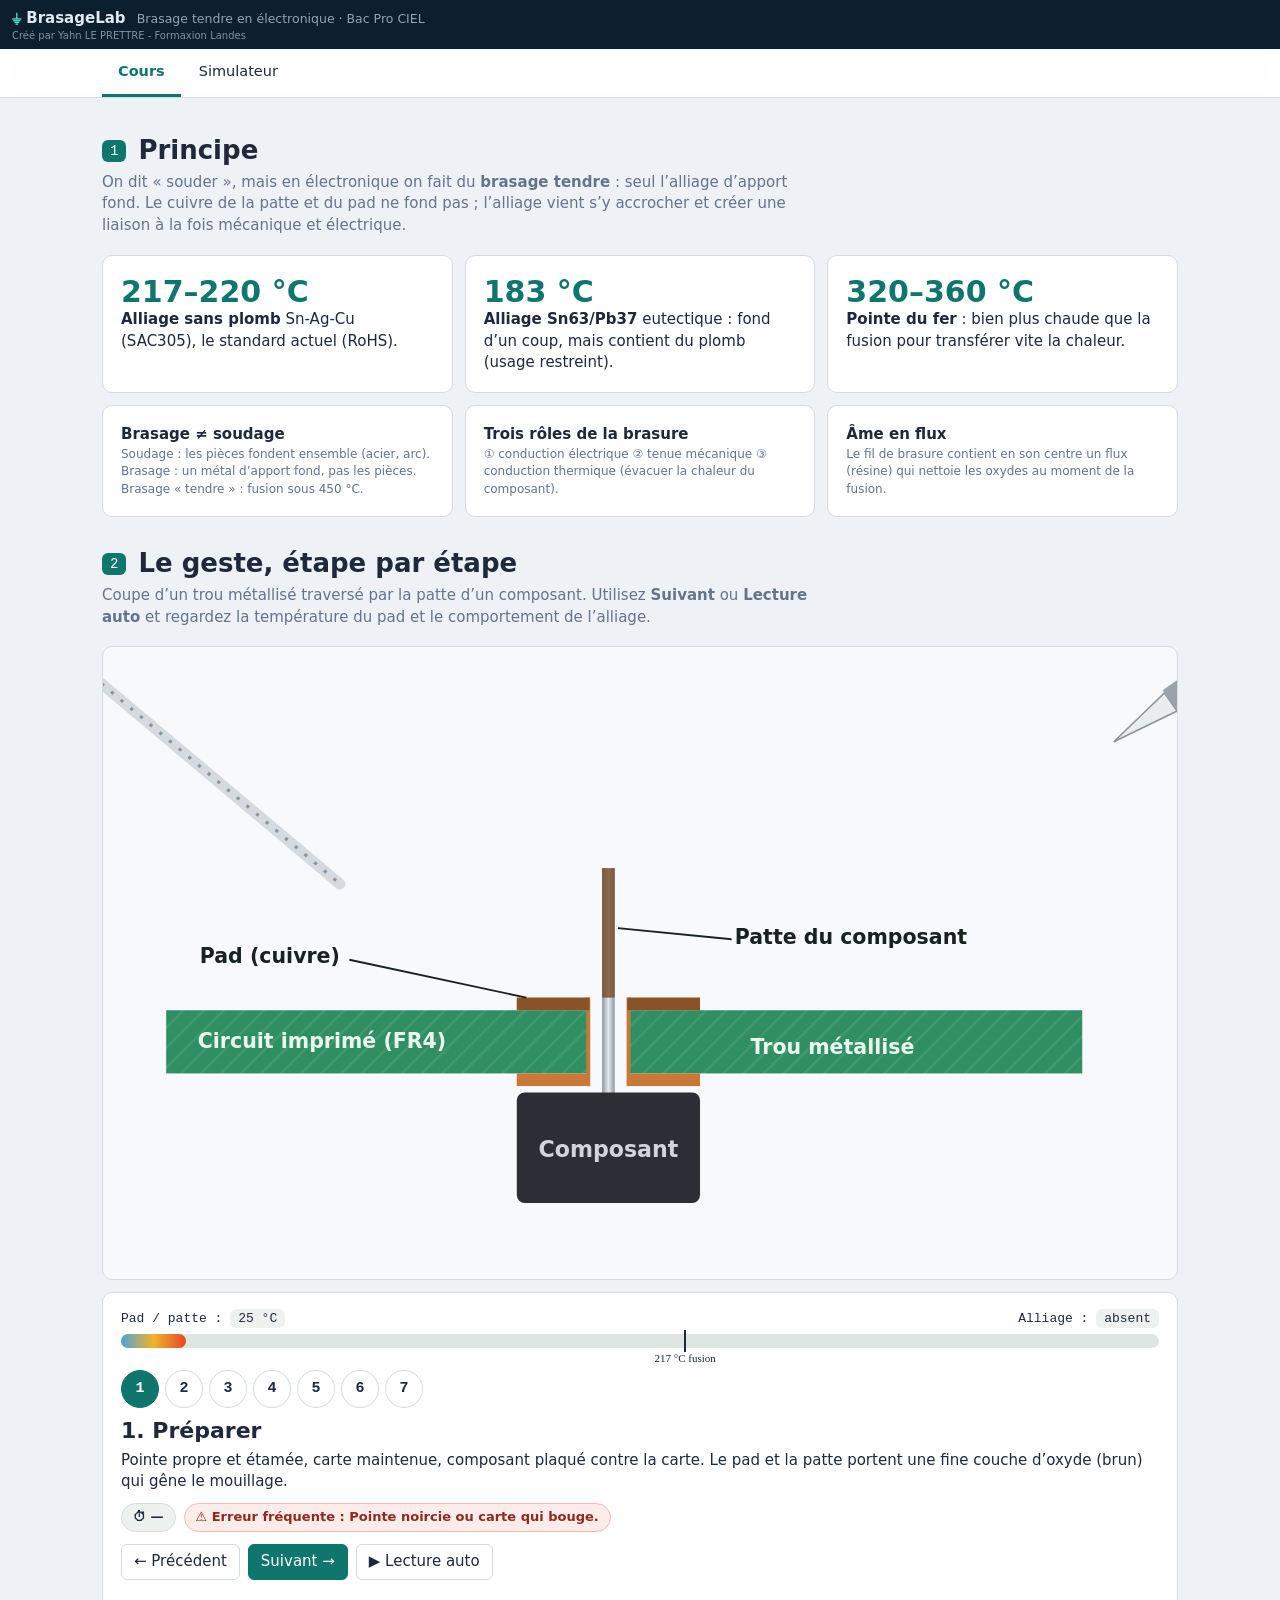
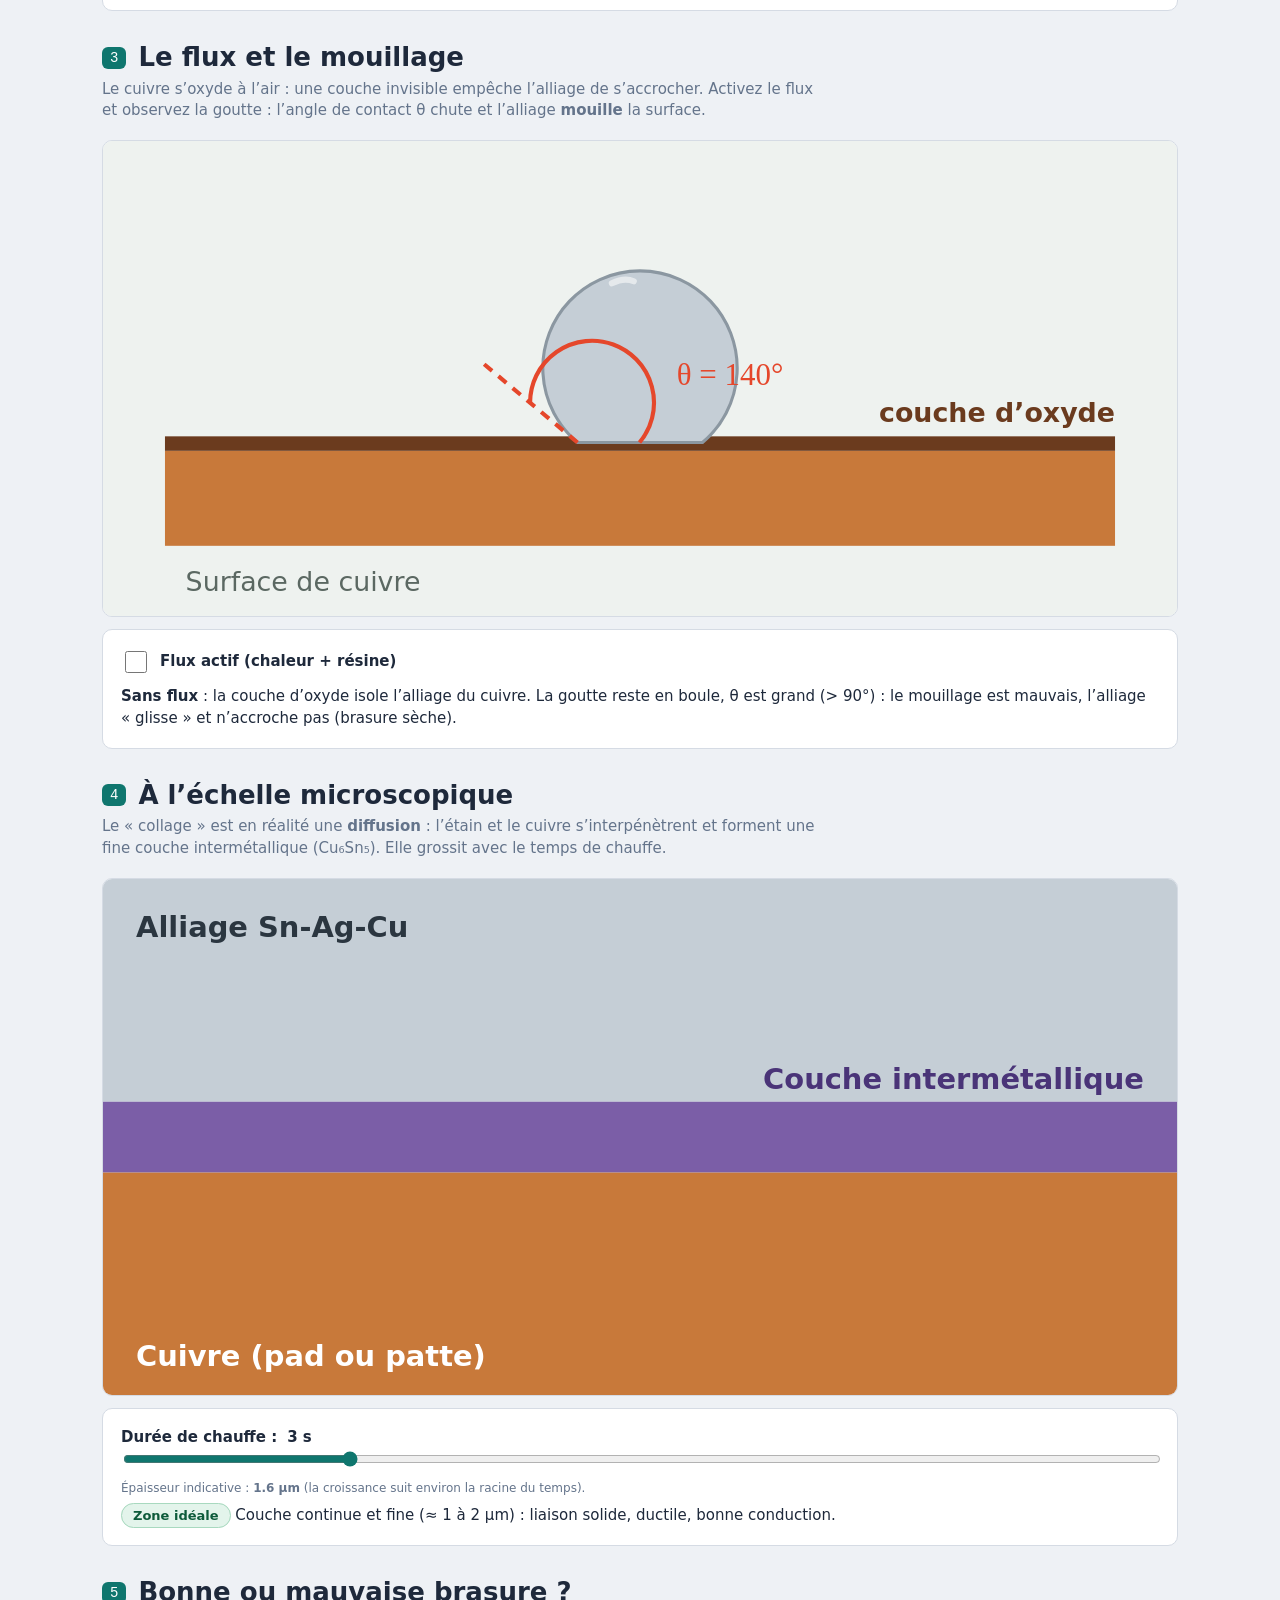
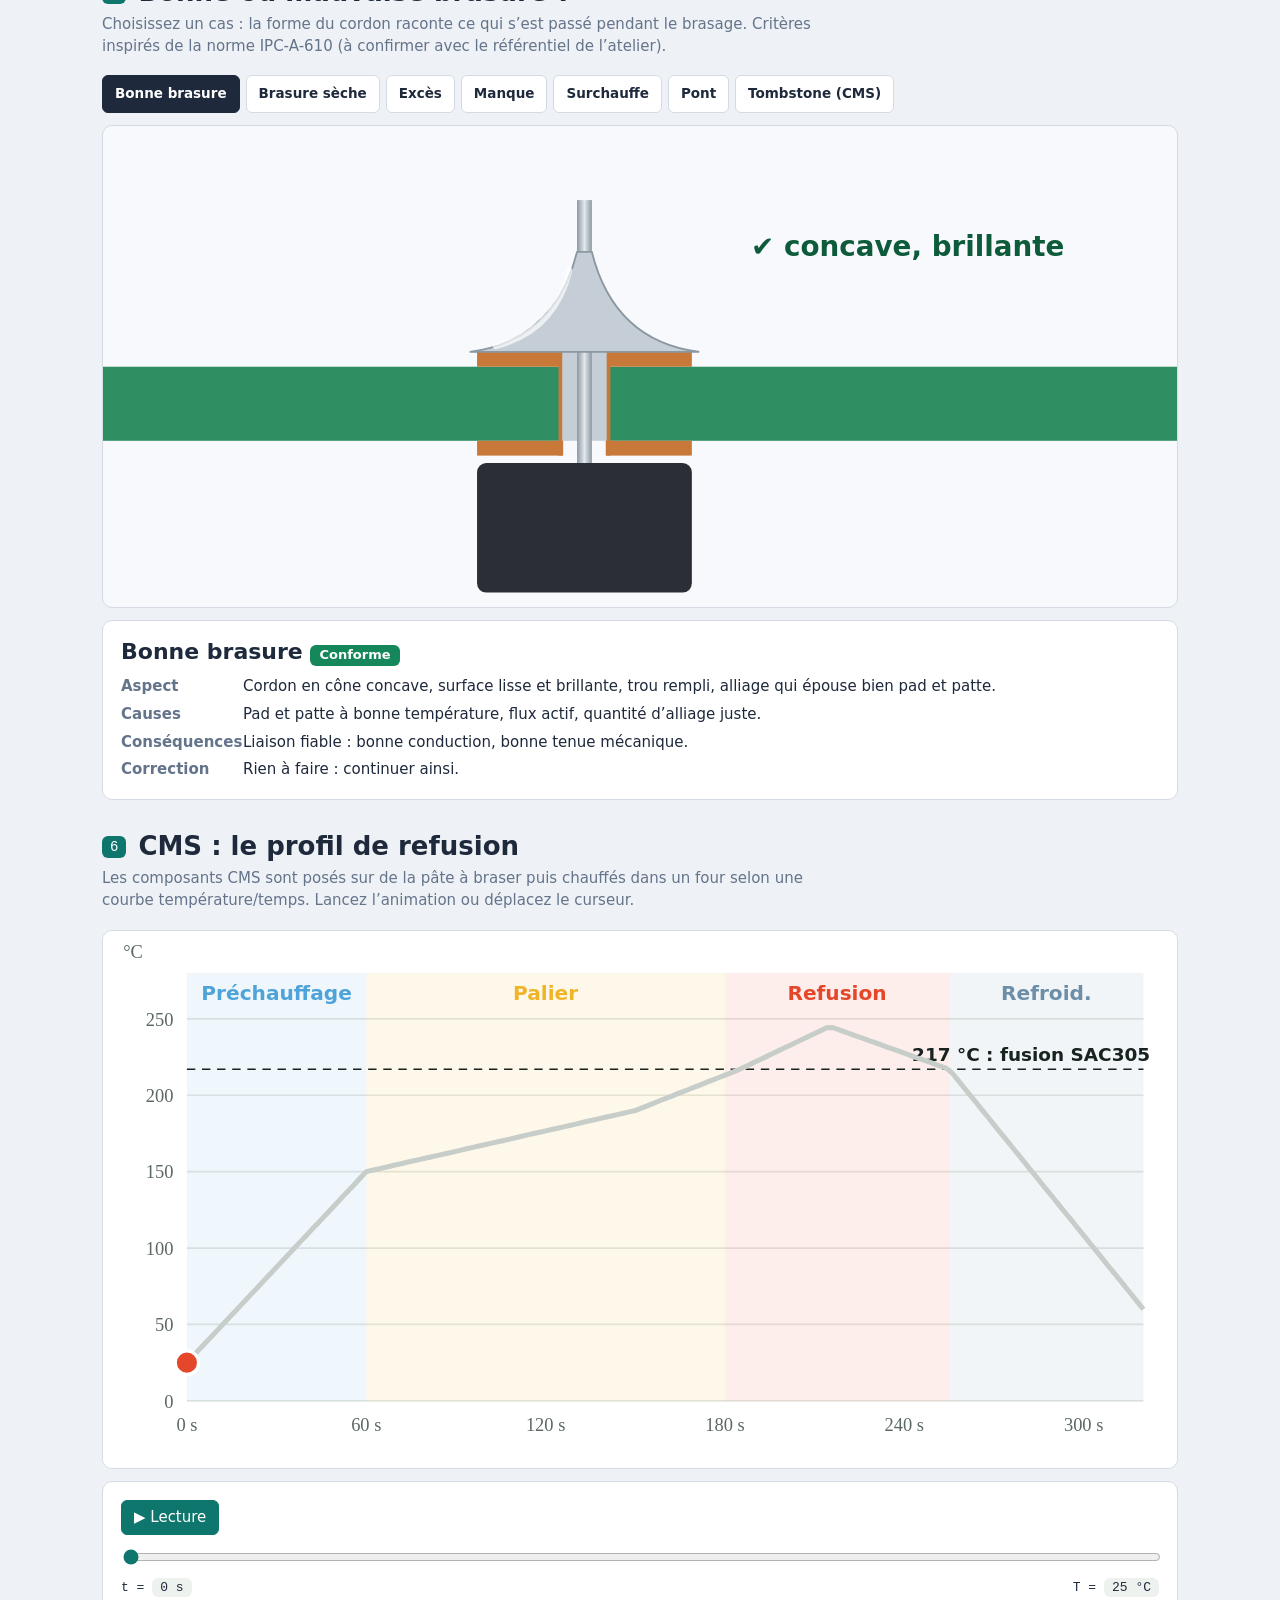
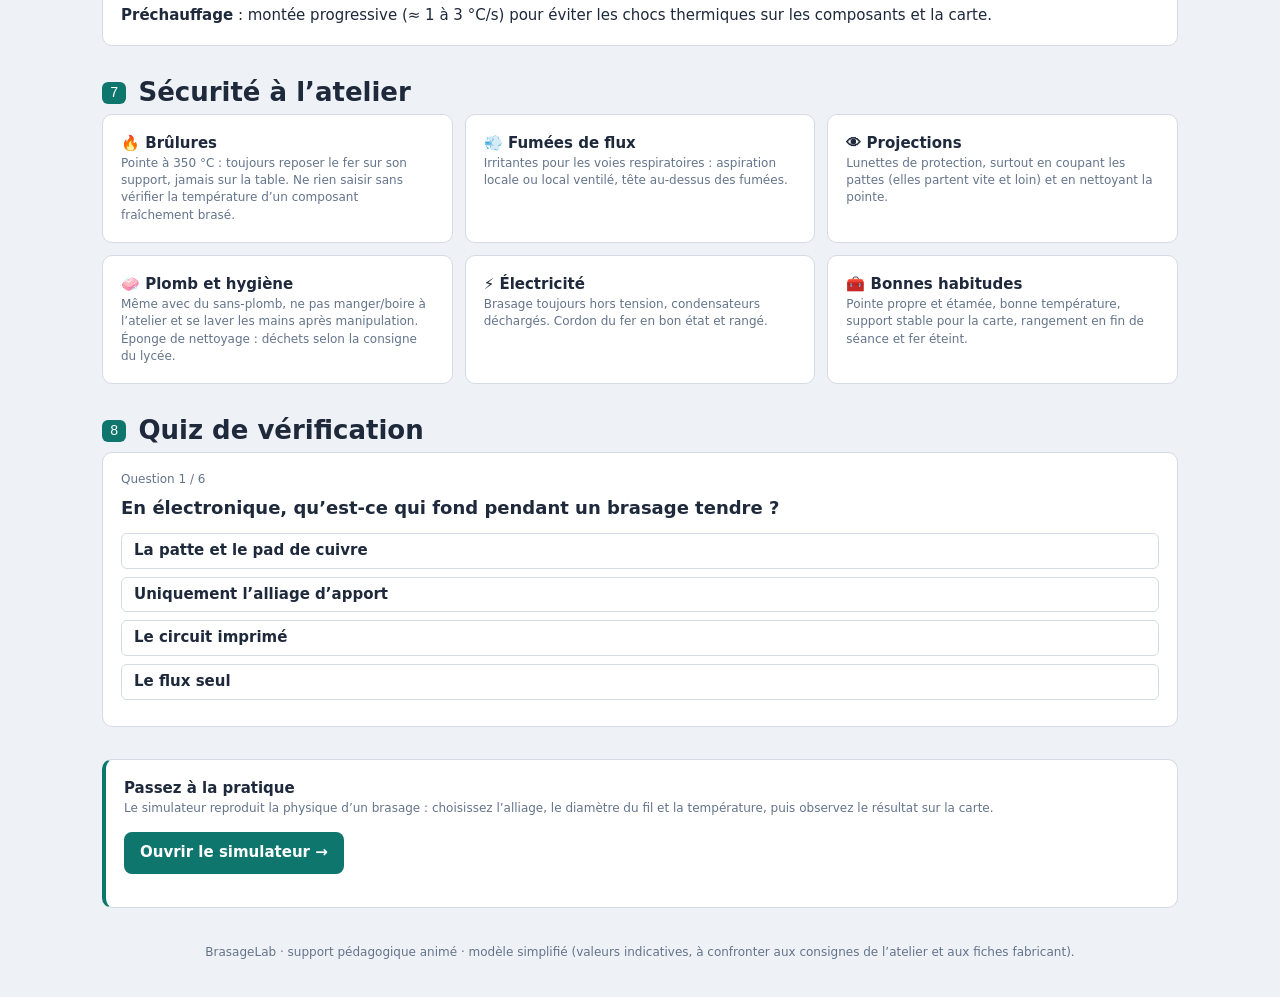
==== commit cc44e28b: "Simulateur sur une page à part, nouvelle carte avec pistes et support mains libres Cours (index.html" ====
--- a/index.html
+++ b/index.html
@@ -3,7 +3,7 @@
 <head>
 <meta charset="utf-8">
 <meta name="viewport" content="width=device-width, initial-scale=1">
-<title>BrasureLab – Cours et simulateur de brasage · Bac Pro CIEL</title>
+<title>BrasageLab – Cours de brasage · Bac Pro CIEL</title>
 <meta name="author" content="Yahn LE PRETTRE - Formaxion Landes">
 <style>:root{--bg:#eef1f5;--card:#fff;--panel:#fff;--ink:#1e293b;--mute:#64748b;--muted:#64748b;--line:#d5dbe4;--pcb:#0f766e;--pcb-d:#0b1f2e;--brand:#0f766e;--brand2:#d5f3ef;--cu:#c8793a;--sn:#aeb8c0;--hot:#e5472b;--ok:#15803d;--warn:#b45309;--bad:#b91c1c;--err:#b91c1c;--top:#0b1f2e;--mono:ui-monospace,SFMono-Regular,Menlo,Consolas,"Liberation Mono",monospace}
 
@@ -161,14 +161,22 @@
 table.est{border-collapse:collapse;width:100%;font:12.5px var(--mono);margin-top:6px}table.est th,table.est td{text-align:left;padding:4px 8px;border-bottom:1px solid var(--line)}table.est th{color:var(--muted);font-weight:600}
 table.est .okc{color:var(--ok);font-weight:700}table.est .wc{color:var(--warn);font-weight:700}table.est .kc{color:var(--err);font-weight:700}
 .hold{flex-wrap:wrap}.hold button{min-width:84px;padding:8px 6px;font-size:13px;min-height:48px}
+
+nav.tabs2 a.on{color:var(--brand);border-bottom-color:var(--brand);font-weight:700}
+nav.tabs2 a{font-size:14.5px;padding:12px 16px}
+.cta{border-left:4px solid var(--brand)}.btn{display:inline-block;background:var(--brand);color:#fff;text-decoration:none;font-weight:700;padding:10px 16px;border-radius:8px}
+.simwrap{display:grid;grid-template-columns:minmax(0,1fr) 290px;gap:12px;align-items:start;margin-bottom:10px}
+.cutcard h3{margin:0 0 6px;font-size:14px}.cutcard svg{display:block;width:100%;height:auto}
+@media(max-width:820px){.simwrap{grid-template-columns:1fr}.cutcard svg{max-width:340px;margin:0 auto}}
+.simstage .ov{position:static;max-width:none;margin:6px 8px;box-shadow:none}.simstage .ov.s{display:none}.simstage .ov.h{margin-top:0}
 </style>
 </head>
 <body>
 <header id="top">
-  <div class="brand"><span class="logo" aria-hidden="true">⏚</span> BrasureLab <small>Cours et simulateur de brasage · Bac Pro CIEL</small><span class="credit">Créé par Yahn LE PRETTRE - Formaxion Landes</span></div>
+  <div class="brand"><span class="logo" aria-hidden="true">⏚</span> BrasageLab <small>Brasage tendre en électronique · Bac Pro CIEL</small><span class="credit">Créé par Yahn LE PRETTRE - Formaxion Landes</span></div>
 </header>
 <nav class="tabs2"><div class="wrap">
-  <a href="#principe">Principe</a><a href="#geste">Le geste</a><a href="#atelier">Atelier (simulateur)</a><a href="#flux">Le flux</a><a href="#imc">Échelle micro</a><a href="#defauts">Défauts</a><a href="#refusion">CMS</a><a href="#securite">Sécurité</a><a href="#quiz">Quiz</a>
+  <a href="index.html" class="on" aria-current="page">Cours</a><a href="simulateur.html">Simulateur</a>
 </div></nav>
 <main class="wrap">
 <section id="principe">
@@ -261,138 +269,8 @@
   </div>
 </section>
 
-<section id="atelier">
-  <h2><span class="n">3</span>Atelier : simulateur de brasage</h2>
-  <p class="lead">Maintenez <b>C</b> pour poser le fer et <b>S</b> pour apporter l’alliage. L’aspect de la brasure sur le circuit n’est pas dessiné à la main : il résulte d’un modèle physique (chaleur, flux, oxyde, mouillage, couche intermétallique). Essayez les quatre pads : ils ne chauffent pas à la même vitesse.</p>
-  <div class="toolbar">
-    <button id="resetAll">↺ Tout réinitialiser</button>
-    <span class="score" id="score">Réussies : 0 / 4</span>
-  </div>
-  <details class="panel" id="params" open>
-    <summary>Paramètres de l’atelier : alliage, fil, fer, flux, pad</summary>
-    <div class="pgrid">
-      <label>Alliage<select id="pAlloy"><option value="sac">SAC305 (sans plomb)</option><option value="sac0307">SAC0307 (sans plomb éco)</option><option value="sncu">Sn99,3Cu0,7 (sans plomb éco)</option><option value="snpb">Sn63/Pb37 (au plomb)</option><option value="snbi">Sn42/Bi58 (basse température)</option></select></label>
-      <label>Diamètre du fil<select id="pWire"><option value="0.5">0,5 mm</option><option value="0.8">0,8 mm</option><option value="1">1,0 mm</option><option value="1.5">1,5 mm</option></select></label>
-      <label>Flux<select id="pFlux"><option value="core">âme en résine (fil standard)</option><option value="none">fil plein, sans flux</option><option value="gel">âme + flux gel sur le pad</option></select></label>
-      <label>Température de consigne <b id="pSetV">340 °C</b><input type="range" id="pSet" min="250" max="420" step="10" value="340"></label>
-      <label>Puissance de la station<select id="pPower"><option value="25">25 W (entrée de gamme)</option><option value="45">45 W</option><option value="80">80 W</option></select></label>
-      <label>Panne (pointe)<select id="pTip"><option value="fine">fine (1 mm)</option><option value="cone">conique (2 mm)</option><option value="chisel">burin (3,5 mm)</option></select></label>
-      <label>Patte du composant<select id="pLead"><option value="0.6">Ø 0,6 mm</option><option value="0.8">Ø 0,8 mm</option><option value="1.2">Ø 1,2 mm</option></select></label>
-      <label>État du pad<select id="pPad"><option value="new">neuf</option><option value="std">standard</option><option value="old">ancien, oxydé</option></select></label>
-    </div>
-    <p class="small" id="alloyNote" style="margin:8px 0 0"></p>
-    <div class="small muted" style="margin-top:10px"><b>Scénarios prêts à l’emploi</b> (chaque changement remet la carte à neuf)</div>
-    <div class="presets" id="presets"></div>
-    <p class="small" id="presetNote" style="margin:8px 0 0"></p>
-    <div class="small muted" style="margin-top:10px"><b>Fenêtre de brasage estimée</b> avec ces réglages (fer tenu seul sur chaque pad)</div>
-    <table class="est" id="est"></table>
-  </details>
-  <div class="stage simstage" id="simstage">
-    <svg id="scene" viewBox="0 0 700 400" role="img" aria-label="Carte électronique en perspective avec fer à braser et fil d’alliage">
-      <defs>
-        <pattern id="dots" width="20" height="20" patternUnits="userSpaceOnUse"><circle cx="0" cy="0" r="1" fill="#b9c3d1"/></pattern>
-        <linearGradient id="legg" x1="0" x2="1"><stop offset="0" stop-color="#8b97a1"/><stop offset=".5" stop-color="#eef2f5"/><stop offset="1" stop-color="#8b97a1"/></linearGradient>
-        <linearGradient id="tipg" x1="0" x2="0" y1="0" y2="1"><stop offset="0" stop-color="#f1f5f9"/><stop offset=".55" stop-color="#b8c2cc"/><stop offset="1" stop-color="#6b7683"/></linearGradient>
-        <linearGradient id="wireg" x1="0" x2="0" y1="0" y2="1"><stop offset="0" stop-color="#f1f5f9"/><stop offset=".5" stop-color="#c5ced6"/><stop offset="1" stop-color="#8793a0"/></linearGradient>
-        <radialGradient id="heatg"><stop offset="0" stop-color="#ff7a1a" stop-opacity=".95"/><stop offset=".5" stop-color="#ff7a1a" stop-opacity=".35"/><stop offset="1" stop-color="#ff7a1a" stop-opacity="0"/></radialGradient>
-        <filter id="glow" x="-50%" y="-50%" width="200%" height="200%"><feGaussianBlur stdDeviation="6"/></filter>
-        <clipPath id="clipI"><circle cx="590" cy="96" r="72"/></clipPath>
-        <pattern id="fr4" width="9" height="9" patternUnits="userSpaceOnUse" patternTransform="rotate(45)"><line x1="0" y1="0" x2="0" y2="9" stroke="#fff" stroke-opacity=".1" stroke-width="3"/></pattern>
-      </defs>
-      <rect width="700" height="400" fill="url(#dots)"/>
-      <g id="board"></g>
-      <g id="pads"></g>
-      <g id="sSmoke"></g>
-      <g id="sWire"><line x1="-270" y1="-188" x2="0" y2="0" stroke="#6b7683" stroke-width="11" stroke-linecap="round"/><line x1="-270" y1="-188" x2="0" y2="0" stroke="url(#wireg)" stroke-width="8" stroke-linecap="round"/></g>
-      <g id="sIron"><g transform="rotate(-55)">
-        <polygon points="0,0 74,-8 74,8" id="tipPoly" fill="url(#tipg)" stroke="#5b6672" stroke-width="1"/>
-        <rect x="74" y="-10" width="150" height="20" fill="url(#tipg)" stroke="#5b6672"/><rect x="104" y="-10" width="9" height="20" fill="#d97706"/>
-        <rect x="224" y="-17" width="220" height="34" rx="10" fill="#0b1f2e"/>
-      </g></g>
-      <g id="callouts"></g>
-      <line id="link" stroke="#1e293b" stroke-width="1.3" stroke-dasharray="3 4"/>
-      <g id="inset">
-        <circle cx="590" cy="96" r="72" fill="#eaf1f4"/>
-        <g clip-path="url(#clipI)">
-          <g transform="translate(590 96) scale(1.2) translate(-320 -222)">
-            <rect x="200" y="230" width="108" height="40" fill="#2f9e6f"/><rect x="332" y="230" width="108" height="40" fill="#2f9e6f"/>
-            <rect x="200" y="230" width="108" height="40" fill="url(#fr4)"/><rect x="332" y="230" width="108" height="40" fill="url(#fr4)"/>
-            <path id="iHole" d="" fill="#c5ced6"/>
-            <g id="iPads" fill="#c8793a"><path id="iPadL" d="M262 222 h46 v8 h-46 Z"/><path id="iPadR" d="M332 222 h46 v8 h-46 Z"/><rect x="262" y="270" width="46" height="8"/><rect x="332" y="270" width="46" height="8"/><rect x="306" y="222" width="2.5" height="56"/><rect x="331.5" y="222" width="2.5" height="56"/></g>
-            <ellipse id="iBurn" cx="368" cy="236" rx="30" ry="7" fill="#5a3a22" opacity="0"/>
-            <rect id="iLead" x="316" y="100" width="8" height="205" fill="url(#legg)"/>
-            <rect x="262" y="282" width="116" height="70" rx="5" fill="#334155"/>
-            <g id="iOx" fill="#7a4a26" opacity=".8"><rect x="316" y="100" width="8" height="122"/><rect x="262" y="222" width="46" height="8"/><rect x="332" y="222" width="46" height="8"/></g>
-            <g fill="#ff4a1c"><g id="iHeatL" opacity="0"><rect x="316" y="100" width="8" height="122"/></g><g id="iHeatP" opacity="0"><rect x="262" y="222" width="46" height="8"/><rect x="332" y="222" width="46" height="8"/></g></g>
-            <path id="iGlow" d="" fill="#ff9a2e" filter="url(#glow)" opacity="0"/>
-            <path id="iSolP" d="" fill="#c5ced6" stroke="#8b97a1" stroke-width="1"/>
-            <path id="iImc" d="" fill="none" stroke="#7b5ea7" stroke-linecap="round" stroke-linejoin="round" opacity="0"/>
-            <g id="iTip"><g transform="rotate(-35)"><polygon id="iTipPoly" points="0,0 44,-7 44,7" fill="url(#tipg)" stroke="#5b6672"/><rect x="44" y="-9" width="120" height="18" fill="url(#tipg)" stroke="#5b6672"/></g></g>
-            <g id="iWire"><line x1="-200" y1="-168" x2="0" y2="0" stroke="#6b7683" stroke-width="9" stroke-linecap="round"/><line x1="-200" y1="-168" x2="0" y2="0" stroke="url(#wireg)" stroke-width="6" stroke-linecap="round"/></g>
-          </g>
-        </g>
-        <circle cx="590" cy="96" r="72" fill="none" stroke="#1e293b" stroke-width="3"/>
-        <g font-family="ui-monospace,Menlo,Consolas,monospace" font-size="10" font-weight="700"><rect x="535" y="172" width="110" height="18" rx="9" fill="#0b1f2e"/><text id="insetT" x="590" y="184.5" text-anchor="middle" fill="#5eead4">COUPE · PAD 1</text></g>
-      </g>
-    </svg>
-    <div class="hold simhold">
-          <button id="bIron" aria-label="Maintenir pour poser le fer"><kbd>C</kbd> Fer</button>
-          <button id="bWire" aria-label="Maintenir pour apporter l’alliage"><kbd>S</kbd> Alliage</button>
-          <button id="bShake" aria-label="Maintenir pour bouger la carte"><kbd>M</kbd> Bouger</button>
-            </div>
-    <div class="ov t"><b>BrasureLab · Fig. 03</b><span id="padTag">Pad 1 · pad standard</span></div>
-    <div class="ov h" id="hint"><i>CONSEIL</i><div id="hintT"></div></div>
-    <div class="ov s" id="stat">pad 1</div>
-  </div>
-
-  <div class="hud">
-    <div class="bay">
-      <h3><span>Étape 1 · Température</span><span class="badge b-cold" id="tBadge">froid</span></h3>
-      <div class="num" id="tNum">25<small>°C</small></div>
-      <div class="small muted" id="tSub">pad · patte · pointe</div>
-      <svg id="chart" viewBox="0 0 240 70" style="margin-top:8px;border:1px solid var(--line);border-radius:6px;background:#f8fafc" role="img" aria-label="Historique des températures"></svg>
-      <div class="small muted" style="margin-top:2px"><b style="color:#0f766e">━</b> pad &nbsp;<b style="color:#7c3aed">━</b> patte</div>
-    </div>
-    <div class="bay">
-      <h3><span>Étape 2 · Temps de contact</span><span class="badge b-idle" id="cBadge">—</span></h3>
-      <div class="num" id="cNum">0.0<small>s</small></div>
-      <div class="small muted">idéal 2 à 3 s · maximum 10 s</div>
-      <div class="zones" id="zones"><i style="width:16.67%;background:#fde7b5"></i><i style="width:8.33%;background:#84cc16"></i><i style="width:16.67%;background:#d9f0a0"></i><i style="width:41.67%;background:#f6c667"></i><i style="width:16.67%;background:#f7a39a"></i><div class="mk" id="cMk"></div></div>
-      <div class="ticks"><span style="left:0%">0</span><span style="left:16.67%">2</span><span style="left:25%">3</span><span style="left:41.67%">5</span><span style="left:83.33%">10</span></div>
-      <div class="small muted">secondes avec le fer sur le pad</div>
-      <div class="small" style="margin-top:8px"><b>Pointe</b> : <span id="tipQ">étamée 100 %</span></div>
-      <div class="row" style="margin-top:4px"><button id="bClean" class="small">🧽 Éponge + étamage</button></div>
-    </div>
-    <div class="bay">
-      <h3><span>Étape 3 · Commandes</span><span class="badge b-idle" id="qBadge">vide</span></h3>
-      <div class="small muted" style="margin-bottom:2px">Volume d’alliage déposé</div>
-      <div class="zones" id="volZones" style="margin-top:6px"><i style="width:16.7%;background:#f6c667"></i><i style="width:30%;background:#84cc16"></i><i style="width:53.3%;background:#f7a39a"></i><div class="mk" id="qMk"></div></div>
-      <div class="ticks" id="volTicks"><span style="left:8%">peu</span><span style="left:32%">juste</span><span style="left:73%">trop</span></div>
-      <div class="small muted" id="fluxL">flux actif : 0 %</div>
-    </div>
-    <div class="bay">
-      <h3><span>Étape 4 · Résultat</span><span class="badge b-idle" id="rBadge">en attente</span></h3>
-      <div class="rname" id="rName">En attente</div>
-      <div class="rdesc" id="rDesc">Choisissez un pad, chauffez-le puis apportez l’alliage.</div>
-      <div class="kv" id="meas"></div>
-      <div class="pads" id="padChips" style="margin-top:8px"></div>
-      <div class="row"><button id="resetPad">↺ Refaire ce pad</button></div>
-    </div>
-  </div>
-  <div class="cols">
-    <div class="panel"><h2>Journal des essais</h2><div class="log" id="log"><span class="muted">Aucun essai pour le moment.</span></div></div>
-    <div class="panel"><h2>Ce que simule le modèle</h2>
-      <ul class="k small"><li>Chaleur : pointe régulée (elle « chute » au contact), pad, patte, plan de masse.</li>
-      <li>Flux : apporté par le fil, actif au-dessus de ≈ 120 °C, consommé par la chaleur (≈ 10 s à 300 °C).</li>
-      <li>Oxyde : retiré par le flux, qui revient si le flux est épuisé et que ça surchauffe.</li>
-      <li>Mouillage : angle de contact, remplissage du trou par capillarité, couche intermétallique.</li>
-      <li>Pad : se dégrade avec la température et le temps ; l’alliage se fige en quelques secondes.</li></ul>
-      <p class="small muted" style="margin:6px 0 0">Touches <b>1</b> à <b>4</b> ou toucher un pad pour le choisir. Modèle simplifié à but pédagogique : valeurs à confronter aux consignes de l’atelier.</p>
-    </div>
-  </div>
-</section>
 <section id="flux">
-  <h2><span class="n">4</span>Le flux et le mouillage</h2>
+  <h2><span class="n">3</span>Le flux et le mouillage</h2>
   <p class="lead">Le cuivre s’oxyde à l’air : une couche invisible empêche l’alliage de s’accrocher. Activez le flux et observez la goutte : l’angle de contact θ chute et l’alliage <b>mouille</b> la surface.</p>
   <div class="stage"><svg id="drop" viewBox="0 0 520 230" role="img" aria-label="Goutte d’alliage sur cuivre avec et sans flux">
     <rect x="0" y="0" width="520" height="230" fill="#eef2ef"/>
@@ -413,7 +291,7 @@
 </section>
 
 <section id="imc">
-  <h2><span class="n">5</span>À l’échelle microscopique</h2>
+  <h2><span class="n">4</span>À l’échelle microscopique</h2>
   <p class="lead">Le « collage » est en réalité une <b>diffusion</b> : l’étain et le cuivre s’interpénètrent et forment une fine couche intermétallique (Cu₆Sn₅). Elle grossit avec le temps de chauffe.</p>
   <div class="stage"><svg id="imcSvg" viewBox="0 0 520 250" role="img" aria-label="Couche intermétallique entre cuivre et alliage">
     <rect id="snL" x="0" y="0" width="520" height="125" fill="#c5ced6"/>
@@ -434,7 +312,7 @@
 </section>
 
 <section id="defauts">
-  <h2><span class="n">6</span>Bonne ou mauvaise brasure ?</h2>
+  <h2><span class="n">5</span>Bonne ou mauvaise brasure ?</h2>
   <p class="lead">Choisissez un cas : la forme du cordon raconte ce qui s’est passé pendant le brasage. Critères inspirés de la norme IPC-A-610 (à confirmer avec le référentiel de l’atelier).</p>
   <div class="tabs" id="dTabs"></div>
   <div class="stage" id="dSvg"></div>
@@ -442,7 +320,7 @@
 </section>
 
 <section id="refusion">
-  <h2><span class="n">7</span>CMS : le profil de refusion</h2>
+  <h2><span class="n">6</span>CMS : le profil de refusion</h2>
   <p class="lead">Les composants CMS sont posés sur de la pâte à braser puis chauffés dans un four selon une courbe température/temps. Lancez l’animation ou déplacez le curseur.</p>
   <div class="stage"><svg id="rf" viewBox="0 0 640 320" role="img" aria-label="Profil de refusion SAC305"></svg></div>
   <div class="card" style="margin-top:12px">
@@ -454,7 +332,7 @@
 </section>
 
 <section id="securite">
-  <h2><span class="n">8</span>Sécurité à l’atelier</h2>
+  <h2><span class="n">7</span>Sécurité à l’atelier</h2>
   <div class="grid g2">
     <div class="card"><b>🔥 Brûlures</b><div class="small">Pointe à 350 °C : toujours reposer le fer sur son support, jamais sur la table. Ne rien saisir sans vérifier la température d’un composant fraîchement brasé.</div></div>
     <div class="card"><b>💨 Fumées de flux</b><div class="small">Irritantes pour les voies respiratoires : aspiration locale ou local ventilé, tête au-dessus des fumées.</div></div>
@@ -466,123 +344,13 @@
 </section>
 
 <section id="quiz">
-  <h2><span class="n">9</span>Quiz de vérification</h2>
+  <h2><span class="n">8</span>Quiz de vérification</h2>
   <div class="card" id="quizBox"></div>
 </section>
 
-
+<section><div class="card cta"><b>Passez à la pratique</b><div class="small">Le simulateur reproduit la physique d’un brasage : choisissez l’alliage, le diamètre du fil et la température, puis observez le résultat sur la carte.</div><p><a class="btn" href="simulateur.html">Ouvrir le simulateur →</a></p></div></section>
 </main>
-<footer><div class="wrap">BrasureLab · support pédagogique animé · modèle simplifié (valeurs indicatives, à confronter aux consignes de l’atelier et aux fiches fabricant).</div></footer>
-<script>
-/* Modèle physique simplifié d'un brasage manuel sur trou métallisé (paramètres localisés) */
-var Phys=(function(){
-  var AMB=25,GAMB_T=0.015,VMAX=12;
-  var CP=0.30,CL0=0.06,GLP0=0.35,GPA=0.03,GLA=0.03;
-  var CFG=[{n:'Pad standard',gpl:0.02},{n:'Pad standard',gpl:0.02},{n:'Grand pad de cuivre',gpl:0.045},{n:'Relié au plan de masse',gpl:0.09}];
-  var ALLOY={
-    sac:{n:'SAC305',comp:'Sn96,5 Ag3 Cu0,5',melt:217,thc:30,imcK:1.0,tauW:0.5,rho:7.4,L:60,note:'Sans plomb, standard industriel actuel (RoHS).'},
-    sac0307:{n:'SAC0307',comp:'Sn99 Ag0,3 Cu0,7',melt:227,thc:36,imcK:1.1,tauW:0.6,rho:7.3,L:60,note:'Sans plomb économique : fond plus haut et mouille moins bien.'},
-    sncu:{n:'Sn99,3Cu0,7',comp:'Sn99,3 Cu0,7',melt:227,thc:40,imcK:1.2,tauW:0.7,rho:7.3,L:60,note:'Sans plomb très économique : mouillage le plus médiocre.'},
-    snpb:{n:'Sn63/Pb37',comp:'Sn63 Pb37 (eutectique)',melt:183,thc:18,imcK:0.8,tauW:0.35,rho:8.4,L:47,note:'Contient du plomb (usage restreint) : fond bas, mouille très bien.'},
-    snbi:{n:'Sn42/Bi58',comp:'Sn42 Bi58',melt:138,thc:22,imcK:0.5,tauW:0.4,rho:8.7,L:45,note:'Basse température pour composants sensibles ; joint plus fragile.'}
-  };
-  var TIPS={fine:{g:0.55,ct:2.0,n:'fine (1 mm)'},cone:{g:1,ct:3.5,n:'conique (2 mm)'},chisel:{g:1.6,ct:6,n:'burin (3,5 mm)'}};
-  var PADS={new:0.2,std:0.65,old:0.95};
-  function params(S){
-    var A=ALLOY[S.alloy],T=TIPS[S.tip],rl=S.leadD/2,lk=Math.pow(S.leadD/0.8,2);
-    var hole=Math.PI*((rl+0.17)*(rl+0.17)-rl*rl)*1.6;
-    return {S:S,A:A,set:S.set,pmax:S.power,vfeed:Math.PI*S.wireD*S.wireD/4*8,gtip:T.g,ct:T.ct,O0:PADS[S.pad],F0:S.flux==='gel'?0.6:0,
-      fluxMode:S.flux,kF:S.flux==='gel'?0.02:0.03,rl:rl,hole:hole,lk:lk,gl:Math.sqrt(lk)};
-  }
-  function vrange(P){return [P.hole+1.0,P.hole+4.8]}
-  function newJoint(i,P){return {i:i,Tp:AMB,Tl:AMB,V:0,W:0,O:P.O0,F:P.F0,H:0,imcEq:0,D:0,tc:0,tmax:AMB,th:140,hadLiq:false,coolT:0,disturbed:false,res:null,active:false,idle:0,frozen:false}}
-  function newTip(P){return {T:P.set,Q:1}}
-  function thetaNow(j,P){
-    var liq=P.A.melt,Tj=Math.min(j.Tp,j.Tl);
-    var w=j.W*Math.max(0,1-j.O*1.5);
-    var th=140+(P.A.thc-140)*w;
-    th+=Math.max(0,(liq+25-Tj)/25)*18*(w>0?1:0);
-    return Math.max(15,Math.min(150,th));
-  }
-  function imc(j,P){return j.imcEq>0?0.75*P.A.imcK*Math.sqrt(j.imcEq):0}
-  function step(j,tip,u,dt,P){
-    var A=P.A,liq=A.melt,cfg=CFG[j.i],n=4,h=dt/n;
-    var iron=u.iron&&!j.res,wire=u.wire&&!j.res;
-    var CL=CL0*P.lk,GLP=GLP0*P.gl;
-    for(var s=0;s<n;s++){
-      var Tj=Math.min(j.Tp,j.Tl);
-      var bridge=(j.V>0.2&&Tj>liq-5)?1.7:1;
-      var Gtp=iron?0.20*tip.Q*bridge*P.gtip:0,Gtl=iron?0.12*tip.Q*bridge*P.gtip*P.gl:0;
-      var qp=Gtp*(tip.T-j.Tp),ql=Gtl*(tip.T-j.Tl);
-      var qmp=0,qml=0,qmt=0;
-      if(wire){
-        var viaPad=Tj>=liq-3,viaTip=iron&&tip.T>=liq;
-        if(j.V<VMAX&&(viaPad||viaTip)){
-          var dv=P.vfeed*h;
-          j.V+=dv;j.active=true;
-          var Tm=viaPad?(j.Tp+j.Tl)/2:tip.T;
-          var hm=dv*A.rho*1e-3*(0.23*(Tm-AMB)+A.L);
-          var fg=P.fluxMode==='none'?0:0.45*dv;
-          if(viaPad){qmp=hm*0.6/h;qml=hm*0.4/h;j.F=Math.min(1,j.F+fg)}
-          else{qmt=hm/h;j.F=Math.min(1,j.F+fg*0.27)}
-        }
-      }
-      j.Tp+=h*(qp+GLP*(j.Tl-j.Tp)-(GPA+cfg.gpl)*(j.Tp-AMB)-qmp)/CP;
-      j.Tl+=h*(ql+GLP*(j.Tp-j.Tl)-GLA*(j.Tl-AMB)-qml)/CL;
-      var heat=Math.min(P.pmax,30*(P.set-tip.T));
-      if(iron)tip.T+=h*(heat-qp-ql-qmt-GAMB_T*(tip.T-AMB))/P.ct;
-      else tip.T+=h*(heat-GAMB_T*(tip.T-AMB))/P.ct;
-    }
-    if(iron){j.tc+=dt;j.active=true;j.idle=0}else if(j.active)j.idle+=dt;
-    var Tj2=Math.min(j.Tp,j.Tl),Tavg=(j.Tp+j.Tl)/2;
-    if(j.Tp>j.tmax)j.tmax=j.Tp;
-    if(j.F>0){
-      var act=j.F*Math.max(0,Math.min(1,(Tavg-120)/60));
-      j.O=Math.max(0,j.O-act*1.3*dt);
-      if(Tj2>110)j.F=Math.max(0,j.F-j.F*P.kF*Math.exp((j.Tp-200)/55)*dt);
-    }else if(j.Tp>200){
-      j.O=Math.min(1,j.O+0.02*Math.exp((j.Tp-250)/60)*dt);
-    }
-    var liquid=j.V>0.05&&Tj2>=liq;
-    if(liquid){
-      j.hadLiq=true;j.th=thetaNow(j,P);
-      var clean=Math.max(0,1-j.O*1.5);
-      j.W+=(1-j.W)*clean*dt/A.tauW;
-      if(j.W>0.3&&j.Tp>=liq+5){var maxH=Math.min(1,j.V/P.hole);if(j.H<maxH)j.H=Math.min(maxH,j.H+1.1*j.W*dt)}
-      j.imcEq+=dt*Math.exp(0.045*(Tj2-(A.melt+33)));
-    }
-    if(j.Tp>180)j.D+=8e-6*(j.Tp-180)*(j.Tp-180)*dt;
-    var hot=Tj2>=liq;
-    if(j.V>0.05&&!iron&&!wire){if(!hot)j.coolT+=dt}else j.coolT=0;
-    if(u.shake&&j.V>0.3&&j.hadLiq&&Tj2<liq&&Tj2>liq-30&&!j.res)j.disturbed=true;
-    j.frozen=(j.V>0.05&&Tj2<liq-12);
-  }
-  function measures(j,P){
-    return {theta:j.th,fill:j.V>0?Math.min(1,j.H/Math.min(1,j.V/P.hole)):0,imc:imc(j,P),V:j.V,D:j.D,Tmax:j.tmax,W:j.W,O:j.O};
-  }
-  function classify(j,P){
-    var m=measures(j,P),vr=vrange(P);
-    if(j.D>=1)return 'lifted';
-    if(j.disturbed)return 'disturbed';
-    if(m.theta>=95)return 'cold';
-    if(m.V<vr[0])return 'few';
-    if(m.V>vr[1])return 'excess';
-    if(m.imc>3.4||j.D>0.55)return 'overheat';
-    if(m.theta>50||m.fill<0.7||m.imc<0.5)return 'dry';
-    return 'good';
-  }
-  function estimate(i,P){ // fer tenu seul sur le pad : instant de fusion et instant de dégradation
-    var j=newJoint(i,P),tip=newTip(P),dt=1/30,t,tm=null,td=null;
-    for(t=0;t<25;t+=dt){step(j,tip,{iron:true,wire:false,shake:false},dt,P);
-      if(tm===null&&Math.min(j.Tp,j.Tl)>=P.A.melt+8)tm=t;
-      if(j.D>=1){td=t;break}}
-    return {tm:tm,td:td,tmax:j.tmax};
-  }
-  return {CFG:CFG,ALLOY:ALLOY,TIPS:TIPS,PADS:PADS,VMAX:VMAX,AMB:AMB,params:params,vrange:vrange,newJoint:newJoint,newTip:newTip,step:step,measures:measures,classify:classify,imc:imc,estimate:estimate};
-})();
-if(typeof module!=='undefined')module.exports=Phys;
-
-</script>
+<footer><div class="wrap">BrasageLab · support pédagogique animé · modèle simplifié (valeurs indicatives, à confronter aux consignes de l’atelier et aux fiches fabricant).</div></footer>
 <script>
 (function(){
 
@@ -823,382 +591,5 @@
 
 })();
 </script>
-<script>
-(function(){
-"use strict";
-const $=s=>document.querySelector(s);
-const NS='http://www.w3.org/2000/svg';
-const clamp=(v,a,b)=>Math.max(a,Math.min(b,v));
-const lerp=(a,b,t)=>a+(b-a)*t;
-const sstep=x=>{x=clamp(x,0,1);return x*x*(3-2*x)};
-function mix(c1,c2,t){t=clamp(t,0,1);const p=c=>[1,3,5].map(i=>parseInt(c.slice(i,i+2),16));const a=p(c1),b=p(c2);return '#'+a.map((v,i)=>Math.round(lerp(v,b[i],t)).toString(16).padStart(2,'0')).join('')}
-function el(tag,attrs,parent){const e=document.createElementNS(NS,tag);for(const k in attrs)e.setAttribute(k,attrs[k]);if(parent)parent.appendChild(e);return e}
-
-/* ---------- état ---------- */
-const BASE={alloy:'sac',wireD:.8,flux:'core',set:340,power:45,tip:'cone',leadD:.8,pad:'std'};
-let S=Object.assign({},BASE),P=Phys.params(S),VR=Phys.vrange(P),tip=Phys.newTip(P),joints=[0,1,2,3].map(i=>Phys.newJoint(i,P)),sel=0;
-const u={iron:false,wire:false,shake:false};
-const liq=()=>P.A.melt;
-const journal=[],hist=[];
-
-/* ---------- carte en perspective ---------- */
-const U=40,C30=.866,S30=.5,OX=330,OY=50;
-const iso=(x,y,z=0)=>[OX+(x-y)*C30*U,OY+(x+y)*S30*U-z];
-const pt=a=>a.map(v=>v.map(n=>n.toFixed(1)).join(',')).join(' ');
-(function(){
-  const g=$('#board');
-  el('polygon',{points:pt([iso(.3,.3,-14),iso(9.3,.3,-14),iso(9.3,6.3,-14),iso(.3,6.3,-14)]),fill:'#0b1f2e',opacity:.12},g);
-  el('polygon',{points:pt([iso(0,6),iso(9,6),iso(9,6,-12),iso(0,6,-12)]),fill:'#1b6b4a'},g);
-  el('polygon',{points:pt([iso(9,0),iso(9,6),iso(9,6,-12),iso(9,0,-12)]),fill:'#14563b'},g);
-  el('polygon',{points:pt([iso(0,0),iso(9,0),iso(9,6),iso(0,6)]),fill:'#35a874',stroke:'#1f7a54','stroke-width':1.5},g);
-  // plan de masse (pad 4) : zone de cuivre sous le pad
-  const gp=[iso(3.7,3.1),iso(5.5,3.1),iso(5.5,4.7),iso(3.7,4.7)];
-  el('polygon',{points:pt(gp),fill:'#2d9368',stroke:'#e0955a','stroke-width':1.2,'stroke-dasharray':'4 3',opacity:.9},g);
-  // grand pad de cuivre (pad 3)
-  const [bx,by]=iso(2.5,3.8);el('ellipse',{cx:bx,cy:by,rx:19,ry:10.5,fill:'#d9874c',opacity:.9},g);
-  for(let r=0;r<2;r++)for(let i=0;i<11;i++){const x=.8+i*.75+(r?.375:0),y=5.15+r*.45;if(x>8.4)continue;const [sx,sy]=iso(x,y);
-    el('ellipse',{cx:sx,cy:sy,rx:7,ry:4,fill:'#e0955a'},g);el('ellipse',{cx:sx,cy:sy,rx:3.1,ry:1.8,fill:'#0b1f2e'},g)}
-  const flat=(x,y,txt,size,fill,op)=>{const [sx,sy]=iso(x,y);const t=el('text',{transform:`translate(${sx} ${sy}) matrix(.866 .5 -.866 .5 0 0)`,'text-anchor':'middle','dominant-baseline':'central','font-size':size,'font-weight':700,fill,opacity:op||1,'font-family':'ui-monospace,Menlo,Consolas,monospace'},g);t.textContent=txt};
-  [[1.9,1.5,5.5,2.1,'R1'],[1.9,3.5,5.5,4.1,'R2']].forEach(([x1,y1,x2,y2,n])=>{
-    el('polygon',{points:pt([iso(x1,y1),iso(x2,y1),iso(x2,y2),iso(x1,y2)]),fill:'none',stroke:'#fff','stroke-width':1.6,'stroke-linejoin':'round',opacity:.9},g);
-    flat(3.7,(y1+y2)/2,n,15,'#fff',.95)});
-  [[1.2,1.8,'1'],[6.2,1.8,'2'],[1.2,3.8,'3'],[6.2,3.8,'4']].forEach(([x,y,n])=>flat(x,y,n,15,'#fff',.95));
-  flat(4.5,.55,'LAB BRASURE · PRATIQUE',12,'#fff',.7);
-  flat(4.6,5.0,'',10,'#fff',.7);
-})();
-const POS=[[2.5,1.8],[4.5,1.8],[2.5,3.8],[4.5,3.8]].map(p=>iso(p[0],p[1]));
-const PADR=[11,11,15,11];
-const LABOFF=[[-40,-84],[26,30],[-170,-40],[26,28]];
-
-/* ---------- éléments des pads ---------- */
-const E=[];
-POS.forEach((p,i)=>{
-  const g=el('g',{transform:`translate(${p[0]} ${p[1]})`},$('#pads'));
-  const glow=el('circle',{r:40,fill:'url(#heatg)',opacity:0,cy:-6},g);
-  const burn=el('ellipse',{rx:PADR[i]+4,ry:(PADR[i]+4)*.57,fill:'#4a2b17',opacity:0},g);
-  const ring=el('ellipse',{rx:PADR[i],ry:PADR[i]*.57,fill:'#e0955a'},g);
-  el('ellipse',{rx:4.6,ry:2.7,fill:'#0b1f2e'},g);
-  const selr=el('ellipse',{rx:PADR[i]+10,ry:(PADR[i]+10)*.57,fill:'none',stroke:'#0f766e','stroke-width':2,'stroke-dasharray':'5 4'},g);
-  const leg=el('rect',{x:-4,y:-38,width:8,height:38,fill:'url(#legg)'},g);
-  const legTop=el('ellipse',{cy:-38,rx:4,ry:2,fill:'#eef2f5'},g);
-  const sol=el('path',{d:'',fill:'#c5ced6',stroke:'#8b97a1','stroke-width':1,opacity:0},g);
-  const shine=el('path',{d:'',fill:'none',stroke:'#fff','stroke-width':2.5,'stroke-linecap':'round',opacity:0},g);
-  const crack=el('path',{d:'',fill:'none',stroke:'#3b434b','stroke-width':1.2,opacity:0},g);
-  const hit=el('ellipse',{cx:0,cy:-14,rx:30,ry:38,fill:'transparent',style:'cursor:pointer'},g);
-  hit.addEventListener('pointerdown',e=>{e.preventDefault();select(i)});
-  const c=el('g',{opacity:0},$('#callouts'));
-  const ln=el('line',{x1:p[0],y1:p[1]-14,x2:p[0],y2:p[1]-14,stroke:'#1e293b','stroke-width':1.2},c);
-  const rc=el('rect',{x:0,y:0,height:20,rx:10,fill:'#fff',stroke:'#1e293b','stroke-width':1.5},c);
-  const tx=el('text',{x:0,y:0,'font-size':11,'font-weight':700,'font-family':'ui-monospace,Menlo,Consolas,monospace',fill:'#1e293b'},c);
-  E.push({g,glow,burn,ring,selr,sol,shine,crack,c,rc,tx,ln,leg,legTop});
-});
-
-/* ---------- géométrie de la brasure à partir de la physique ---------- */
-function bez(P0,P1,P2,t){const a=(1-t)*(1-t),b=2*(1-t)*t,c=t*t;return [a*P0[0]+b*P1[0]+c*P2[0],a*P0[1]+b*P1[1]+c*P2[1]]}
-function filletCtrl(R,rl,h,th){
-  const r=th*Math.PI/180,cs=Math.cos(r),sn=Math.sin(r);
-  const t=cs>0.2?0.55*(R-rl)/cs:0.6*Math.max(R-rl,.3)/Math.max(Math.abs(cs),.25);
-  const tt=Math.min(t,h*0.95/Math.max(sn,.2));
-  return [R-tt*cs,tt*sn];
-}
-function filletVol(R,rl,h,th){
-  const P0=[R,0],P2=[rl,h],P1=filletCtrl(R,rl,h,th);let V=0,prev=P0;
-  for(let k=1;k<=24;k++){const q=bez(P0,P1,P2,k/24);const rm=(q[0]+prev[0])/2,dy=q[1]-prev[1];V+=Math.PI*Math.max(0,rm*rm-rl*rl)*dy;prev=q}
-  return V;
-}
-function shapeParams(j){
-  if(j.V<0.06)return null;
-  const rp=1.25,rl=P.rl;
-  const th=j.hadLiq?j.th:140;
-  const Vh=Math.min(j.V,j.H*P.hole),Vf=Math.max(0.06,j.V-Vh);
-  if(th>=92){ // goutte non mouillante : calotte sphérique
-    const c=Math.cos(th*Math.PI/180);let Rs=Math.cbrt(3*Vf/(Math.PI*(2+c)*(1-c)*(1-c)));
-    let a=Rs*Math.sin(th*Math.PI/180),h=Rs*(1-c);
-    if(a>rp*1.1){a=rp*1.1;let lo=.05,hi=4;for(let k=0;k<30;k++){const m=(lo+hi)/2;(Math.PI*m/6*(3*a*a+m*m)<Vf)?lo=m:hi=m}h=(lo+hi)/2;Rs=(a*a+h*h)/(2*h)}
-    return {cap:true,a,h,Rs,Vf};
-  }
-  const b=sstep((j.V-3.8)/3);
-  const thE=th+100*b;
-  const R=Math.min(1.05*rp,Math.sqrt(Vf/(Math.PI*.25)));
-  let lo=.05,hi=3.3;
-  for(let k=0;k<24;k++){const m=(lo+hi)/2;(filletVol(R,rl,m,thE)<Vf)?lo=m:hi=m}
-  return {cap:false,R,h:(lo+hi)/2,thE,Vf};
-}
-function outline(sp,rl,kx,ky,n){ // points (x,y) de la moitié droite, de la base vers le sommet
-  const pts=[];
-  if(sp.cap){const psi=Math.atan2(sp.a,sp.Rs-sp.h);for(let k=0;k<=n;k++){const f=psi-2*psi*k/n;pts.push([Math.sin(f)*sp.Rs,sp.h-sp.Rs+Math.cos(f)*sp.Rs])}return pts.map(q=>[q[0]*kx,q[1]*ky])}
-  const P0=[sp.R,0],P2=[rl,sp.h],P1=filletCtrl(sp.R,rl,sp.h,sp.thE);
-  for(let k=0;k<=n;k++){const q=bez(P0,P1,P2,k/n);pts.push([q[0]*kx,q[1]*ky])}
-  return pts;
-}
-function bodyPath(sp,rl,kx,ky,yb){ // chemin fermé centré sur x=0 ; yb : ordonnée de la base (pixels, y vers le bas)
-  const n=22,half=outline(sp,rl,kx,ky,n);
-  let d='';
-  if(sp.cap){ // calotte : demi-points déjà de droite à gauche
-    half.forEach((q,k)=>{d+=(k?'L':'M')+q[0].toFixed(1)+' '+(yb-q[1]).toFixed(1)});
-    const a=half[0][0];d+=`A${a.toFixed(1)} ${(a*.55).toFixed(1)} 0 0 0 ${(half[0][0]).toFixed(1)} ${yb}Z`;
-    return d;
-  }
-  half.forEach((q,k)=>{d+=(k?'L':'M')+q[0].toFixed(1)+' '+(yb-q[1]).toFixed(1)});
-  for(let k=n;k>=0;k--){d+='L'+(-half[k][0]).toFixed(1)+' '+(yb-half[k][1]).toFixed(1)}
-  const R=half[0][0];d+=`A${R.toFixed(1)} ${(R*.55).toFixed(1)} 0 0 0 ${R.toFixed(1)} ${yb}Z`;
-  return d;
-}
-
-/* ---------- résultats ---------- */
-const RES={
- good:{n:'Bonne brasure',tag:'ok',short:'BONNE ✓',d:'Cordon concave et brillant, trou rempli, angle de mouillage faible, couche intermétallique fine : la liaison est fiable.'},
- cold:{n:'Boule froide',tag:'bad',short:'BOULE FROIDE ✗',d:()=>`Le pad n’avait pas atteint la fusion (${liq()} °C) : l’alliage ne mouille pas, il reste en boule (angle de contact élevé) et n’accroche pas.`},
- dry:{n:'Brasure sèche',tag:'bad',short:'SÈCHE ✗',d:'Mouillage partiel : chauffe insuffisante, trou mal rempli ou couche intermétallique trop fine. Liaison fragile et mate.'},
- few:{n:'Pas assez d’alliage',tag:'bad',short:'MANQUE ✗',d:'Volume trop faible : le trou n’est pas rempli et le pad reste visible. Tenue mécanique faible.'},
- excess:{n:'Trop d’alliage',tag:'bad',short:'EXCÈS ✗',d:'Le contour du pad bloque l’alliage, qui se bombe : mouillage impossible à contrôler, risque de pont.'},
- overheat:{n:'Brasure surchauffée',tag:'bad',short:'SURCHAUFFE ✗',d:'Couche intermétallique épaisse (cassante) et pad fragilisé : trop de chaleur ou de temps.'},
- lifted:{n:'Pad décollé',tag:'bad',short:'PAD LEVÉ ✗',d:'La résine du circuit a perdu son adhérence : le pad s’est soulevé. Le flux était consommé depuis longtemps.'},
- disturbed:{n:'Brasure perturbée',tag:'bad',short:'PERTURBÉE ✗',d:'La carte a bougé pendant la solidification : fissures internes, surface grisâtre et granuleuse.'}
-};
-function finish(i,key){
-  const j=joints[i];if(j.res)return;j.res=key;
-  const m=Phys.measures(j,P);
-  journal.unshift({i:i+1,key,c:j.tc,m,alloy:`${P.A.n} · Ø${S.wireD} mm · ${S.set} °C · ${S.power} W`});
-  renderLog();updateChips();if(i===sel)showResult();
-}
-function resetJoint(i){const j=joints[i],n=Phys.newJoint(i,P);n.Tp=j.Tp;n.Tl=j.Tl;joints[i]=n;if(i===sel)showResult();updateChips()}
-
-/* ---------- interface ---------- */
-function select(i){sel=i;showResult();updateChips();$('#padTag').textContent=`Pad ${i+1} · ${Phys.CFG[i].n.toLowerCase()}`;hist.length=0}
-const chips=$('#padChips');
-[0,1,2,3].forEach(i=>{const b=document.createElement('button');b.className='pchip';b.textContent=i+1;b.setAttribute('aria-label','Pad '+(i+1));b.title=Phys.CFG[i].n;b.onclick=()=>select(i);chips.appendChild(b)});
-function updateChips(){
-  [...chips.children].forEach((b,i)=>{const j=joints[i];b.className='pchip'+(i===sel?' sel':'')+(j.res?(j.res==='good'?' ok':' ko'):'')});
-  $('#score').textContent=`Réussies : ${joints.filter(j=>j.res==='good').length} / 4`;
-}
-function showResult(){
-  const j=joints[sel],b=$('#rBadge');
-  if(j.res){const r=RES[j.res];$('#rName').textContent=r.n;$('#rDesc').textContent=typeof r.d==='function'?r.d():r.d;b.className='badge b-'+r.tag;b.textContent=r.tag==='ok'?'réussie':'à refaire'}
-  else{$('#rName').textContent='En cours…';$('#rDesc').textContent='Le verdict tombe quand l’alliage est figé. Mesures en direct ci-dessous.';b.className='badge b-idle';b.textContent='en attente';if(!j.active){$('#rName').textContent='En attente';$('#rDesc').textContent='Choisissez un pad, chauffez-le puis apportez l’alliage.'}}
-}
-function renderLog(){
-  const l=$('#log');l.innerHTML='';
-  journal.slice(0,8).forEach(x=>{const d=document.createElement('div');d.className=x.key==='good'?'ok':'ko';
-    d.textContent=`Pad ${x.i} · ${RES[x.key].n} · contact ${x.c.toFixed(1)} s · θ ${Math.round(x.m.theta)}° · IMC ${x.m.imc.toFixed(1)} µm · ${x.m.V.toFixed(1)} mm³ · ${x.alloy}`;l.appendChild(d)});
-}
-function kvRow(k,v,cls){return `<span>${k}</span><span class="${cls||''}">${v}</span>`}
-function hintSet(t,kind){const h=$('#hint');const c='ov h '+(kind||'');if(h.className!==c)h.className=c;h.firstElementChild.textContent=kind==='good'?'BIEN':kind==='bad'?'ATTENTION':kind==='warn'?'À NOTER':'CONSEIL';if($('#hintT').textContent!==t)$('#hintT').textContent=t}
-function autoHint(){
-  const j=joints[sel],L=liq(),Tj=Math.min(j.Tp,j.Tl);
-  if(j.res){const r=RES[j.res];hintSet(r.tag==='ok'?'Brasure réussie : choisissez un autre pad ou comparez les mesures.':`${r.n} : appuyez sur « Refaire ce pad » pour réessayer.`,r.tag==='ok'?'good':'bad');return}
-  if(j.D>=1){hintSet('Le pad se décolle : relâchez le fer immédiatement.','bad');return}
-  if(u.shake&&j.V>0.3&&Tj<L&&Tj>L-30){hintSet('Mouvement pendant la solidification : la brasure sera perturbée.','bad');return}
-  if(u.iron&&j.D>.5){hintSet('Le pad est fragilisé : plus de 8 à 10 s à cette température et il se décolle.','bad');return}
-  if(u.wire&&P.fluxMode==='none'&&j.O>.3&&Tj>=L-3){hintSet('Fil sans flux : l’oxyde reste en place, l’alliage ne mouillera pas.','bad');return}
-  if(u.wire&&!u.iron&&Tj<L-3){hintSet('Rien ne fond : le pad est trop froid. Chauffez d’abord avec le fer.','warn');return}
-  if(u.wire&&u.iron&&Tj<L-3&&j.V>0.2){hintSet('L’alliage fond sur la pointe, pas sur le pad : il reste en boule tant que le pad est froid.','bad');return}
-  if(u.wire&&j.V>VR[1]){hintSet('Trop d’alliage : relâchez S, sinon boule ou pont.','bad');return}
-  if(u.wire&&j.V>VR[0]){hintSet('Volume juste : relâchez S, puis laissez le trou se remplir quelques instants.','good');return}
-  if(u.wire&&j.V>0){hintSet('Le flux du fil nettoie l’oxyde et l’alliage coule par capillarité.','');return}
-  if(u.iron&&tip.Q<.55&&Tj<L){hintSet('Pointe oxydée : mauvais transfert de chaleur. Utilisez « Éponge + étamage ».','warn');return}
-  if(u.iron&&Tj<L){hintSet(`Chauffe pad ET patte : l’alliage ne mouille qu’au-dessus de ${L} °C.`+(j.i===3?' Ce pad est relié au plan de masse : il chauffe lentement.':''),'');return}
-  if(u.iron&&Tj>=L&&j.V===0){hintSet('Pad assez chaud : maintenez S et touchez le pad avec le fil, pas la pointe.','good');return}
-  if(u.iron&&j.V>0){hintSet('Quand le volume est bon, relâchez S puis retirez le fer.','');return}
-  if(j.V>0&&Tj>=L){hintSet('Ne bougez pas : l’alliage se fige sous '+L+' °C.','');return}
-  hintSet('Maintenez C pour poser le fer sur le pad '+(sel+1)+'.','');
-}
-
-/* entrées */
-function holdBtn(id,key){
-  const b=$(id);
-  const on=e=>{e.preventDefault();u[key]=true;b.classList.add('on');try{b.setPointerCapture(e.pointerId)}catch(_){}};
-  const off=()=>{u[key]=false;b.classList.remove('on')};
-  b.addEventListener('pointerdown',on);b.addEventListener('pointerup',off);b.addEventListener('pointercancel',off);b.addEventListener('lostpointercapture',off);
-  b.addEventListener('contextmenu',e=>e.preventDefault());
-}
-holdBtn('#bIron','iron');holdBtn('#bWire','wire');holdBtn('#bShake','shake');
-const KEYS={c:['iron','#bIron'],s:['wire','#bWire'],m:['shake','#bShake']};
-addEventListener('keydown',e=>{if(e.repeat||e.ctrlKey||e.metaKey||e.altKey)return;const t=e.target&&e.target.tagName;if(t==='INPUT'||t==='SELECT'||t==='TEXTAREA')return;const k=e.key.toLowerCase();
-  if(KEYS[k]){u[KEYS[k][0]]=true;$(KEYS[k][1]).classList.add('on')}else if('1234'.includes(k)&&k.length===1)select(+k-1)});
-addEventListener('keyup',e=>{const k=e.key.toLowerCase();if(KEYS[k]){u[KEYS[k][0]]=false;$(KEYS[k][1]).classList.remove('on')}});
-addEventListener('blur',()=>{for(const k in KEYS){u[KEYS[k][0]]=false;$(KEYS[k][1]).classList.remove('on')}});
-$('#resetPad').onclick=()=>resetJoint(sel);
-$('#resetAll').onclick=()=>{journal.length=0;renderLog();applySettings()};
-$('#bClean').onclick=()=>{tip.Q=1};
-
-/* ---------- boucle ---------- */
-const iron=$('#sIron'),wire=$('#sWire'),smoke=$('#sSmoke'),parts=[];
-const ic={ix:POS[0][0]+75,iy:POS[0][1]-62,wx:POS[0][0]-72,wy:POS[0][1]-36},iT={x:470,y:100},iW={x:210,y:140};
-let spawn=0,histAcc=0;const dummy=Phys.newTip(P);
-function frame(dt){
-  tip.Q=Math.max(.15,tip.Q-0.003*dt);
-  joints.forEach((j,k)=>{
-    if(k===sel)Phys.step(j,tip,u,dt,P);
-    else{dummy.T=P.set;Phys.step(j,dummy,{iron:false,wire:false,shake:false},dt,P)}
-    if(j.res)return;
-    const live=(k===sel&&(u.iron||u.wire));
-    const Tj=Math.min(j.Tp,j.Tl);
-    if(j.D>=1&&!(k===sel&&u.iron))finish(k,'lifted');
-    else if(j.frozen&&!live&&j.coolT>.4)finish(k,Phys.classify(j,P));
-    else if(j.V<.05&&j.active&&!live&&j.idle>2.5&&Tj<liq()-10){resetJoint(k);if(k===sel)hintFlash('Aucun alliage déposé : le pad est remis à neuf.')}
-  });
-  render(dt);
-}
-let flashT=0,flashMsg='';
-function hintFlash(m){flashMsg=m;flashT=3}
-function render(dt){
-  const j=joints[sel],L=liq(),Tj=Math.min(j.Tp,j.Tl);
-  const [px,py]=POS[sel],k=1-Math.exp(-9*dt);
-  const inContact=u.iron&&!j.res,wContact=u.wire&&!j.res;
-  const tI=inContact?[px+5,py-7]:[px+75,py-62],tW=wContact?[px-6,py-9]:[px-72,py-36];
-  ic.ix+=(tI[0]-ic.ix)*k;ic.iy+=(tI[1]-ic.iy)*k;ic.wx+=(tW[0]-ic.wx)*k;ic.wy+=(tW[1]-ic.wy)*k;
-  iron.setAttribute('transform',`translate(${ic.ix} ${ic.iy})`);wire.setAttribute('transform',`translate(${ic.wx} ${ic.wy})`);
-  $('#tipPoly').setAttribute('fill',mix('#e9edf0','#d6a07a',clamp((340-tip.T)/200,0,1)*0+ (1-tip.Q)*.9));
-  // pads
-  joints.forEach((q,i)=>{
-    const e=E[i],sp=shapeParams(q);
-    e.glow.setAttribute('opacity',clamp((q.Tp-70)/270,0,1)*.9);
-    e.selr.setAttribute('opacity',i===sel?1:0);
-    const lifted=q.D>=1||q.res==='lifted';
-    e.burn.setAttribute('opacity',lifted?1:clamp((q.D-.35)*1.4,0,.7));
-    e.ring.setAttribute('transform',lifted?'translate(5 -5) rotate(-12)':'');
-    e.ring.setAttribute('fill',mix('#e0955a','#8a5a3a',q.O*(q.V>0?0:1)*.8));
-    if(sp){
-      e.sol.setAttribute('d',bodyPath(sp,P.rl,8.8,8.8,0));e.sol.setAttribute('opacity',1);
-      const liquid=q.V>0.05&&Tj>=liq();const liqf=liquid?1:clamp((Tj-(liq()-12))/12,0,1);
-      const matte=q.res?clamp(q.O*2+(q.disturbed?1:0)+(q.D>.55?.45:0)+((q.th>55&&q.hadLiq)?.35:0)+(sp.cap?.5:0),0,1):0;
-      e.sol.setAttribute('fill',lifted?'#7e7469':mix(mix('#cfd6dc','#9aa4ad',matte),'#ffc27a',liqf));
-            const hh=sp.h*8.8;
-      e.shine.setAttribute('d',sp.cap?`M${(-sp.a*6.5).toFixed(1)} ${(-sp.h*5).toFixed(1)} q2 ${(-sp.h*4).toFixed(1)} 6 ${(-sp.h*6.5).toFixed(1)}`:`M${(-sp.R*6.5).toFixed(1)} -2 Q${(-sp.R*3).toFixed(1)} ${(-hh*.2).toFixed(1)} -5 ${(-hh+3).toFixed(1)}`);
-      e.shine.setAttribute('opacity',(1-liqf)*(1-matte)*.7);
-      if(q.disturbed&&q.res){e.crack.setAttribute('d',`M-9 ${-hh*.2} l5 ${-hh*.25} l-3 ${-hh*.2} M6 ${-hh*.15} l-4 ${-hh*.3}`);e.crack.setAttribute('opacity',1)}else e.crack.setAttribute('opacity',0);
-    }else{e.sol.setAttribute('opacity',0);e.shine.setAttribute('opacity',0);e.crack.setAttribute('opacity',0)}
-    if(q.res){const r=RES[q.res];e.c.setAttribute('opacity',1);e.tx.textContent=r.short;const w=r.short.length*6.7+20,[ox,oy]=LABOFF[i],bx=POS[i][0]+ox,by=POS[i][1]+oy;
-      e.rc.setAttribute('width',w);e.rc.setAttribute('x',bx);e.rc.setAttribute('y',by);e.tx.setAttribute('x',bx+10);e.tx.setAttribute('y',by+14);
-      e.ln.setAttribute('x2',clamp(POS[i][0],bx,bx+w));e.ln.setAttribute('y2',oy<0?by+20:by);e.ln.setAttribute('x1',POS[i][0]);e.ln.setAttribute('y1',oy<0?POS[i][1]-40:POS[i][1]+4);
-      const col=r.tag==='ok'?'#15803d':'#b91c1c';e.rc.setAttribute('stroke',col);e.tx.setAttribute('fill',col)}else e.c.setAttribute('opacity',0);
-  });
-  // fumées : flux qui brûle et alliage qui fond
-  const fume=(wContact&&j.V>.02&&Tj>=L-3&&j.V<Phys.VMAX)||(j.F>.15&&j.Tp>200&&!j.res);
-  if(fume){spawn+=dt*(wContact?7:3);while(spawn>1&&parts.length<28){spawn--;
-    const c=el('circle',{r:3,fill:'#94a3b8'},smoke);parts.push({c,x:px+(Math.random()-.5)*16,y:py-24,vx:(Math.random()-.5)*8,vy:-(24+Math.random()*18),r:3,a:.6})}}
-  for(let i=parts.length-1;i>=0;i--){const q=parts[i];q.x+=q.vx*dt;q.y+=q.vy*dt;q.r+=dt*6;q.a-=dt*.35;
-    if(q.a<=0){q.c.remove();parts.splice(i,1);continue}
-    q.c.setAttribute('cx',q.x);q.c.setAttribute('cy',q.y);q.c.setAttribute('r',q.r);q.c.setAttribute('opacity',q.a*.7)}
-  // loupe en coupe
-  const lk=$('#link');lk.setAttribute('x1',px+14);lk.setAttribute('y1',py-26);lk.setAttribute('x2',560);lk.setAttribute('y2',150);
-  $('#insetT').textContent='COUPE · PAD '+(sel+1);
-  const sp=shapeParams(j),lifted=j.D>=1||j.res==='lifted',liquid=j.V>.05&&Tj>=L;
-  $('#iOx').setAttribute('opacity',clamp(j.O,0,1)*.85);
-  $('#iHeatL').setAttribute('opacity',clamp((j.Tl-25)/260,0,1)*.6);$('#iHeatP').setAttribute('opacity',clamp((j.Tp-25)/260,0,1)*.6);
-  const liqf=liquid?1:clamp((Tj-(L-12))/12,0,1);
-  const col=mix(mix('#cfd6dc','#9aa4ad',j.res?clamp(j.O*2+(j.disturbed?1:0),0,1):0),'#ffc27a',liqf);
-  const KX=46,KY=34;
-  if(sp){
-    const bp=bodyPath(sp,4*(S.leadD/.8)/46,KX,KY,0);
-    // translation vers (320,222)
-    $('#iSolP').setAttribute('d',bp);$('#iSolP').setAttribute('transform','translate(320 222)');
-    $('#iGlow').setAttribute('d',bp);$('#iGlow').setAttribute('transform','translate(320 222)');
-    $('#iSolP').setAttribute('fill',col);$('#iSolP').setAttribute('opacity',1);$('#iGlow').setAttribute('opacity',liqf*.8);
-  }else{$('#iSolP').setAttribute('opacity',0);$('#iGlow').setAttribute('opacity',0)}
-  const fillPx=48*clamp(j.V>0?Math.min(1,j.H):0,0,1);
-  $('#iHole').setAttribute('d',fillPx>.5?`M308 222 h24 v${fillPx.toFixed(1)} h-24 Z`:'');$('#iHole').setAttribute('fill',col);
-  const imc=Phys.imc(j,P);
-  if(imc>0&&j.W>.15){const w=clamp(imc*1.6,1,9);const iw=$('#iImc');iw.setAttribute('d','M262 222 H308 M332 222 H378 M316 222 V176 M324 222 V176');iw.setAttribute('stroke-width',w);iw.setAttribute('opacity',.9);iw.setAttribute('stroke',imc>3.4?'#4a2d7a':'#7b5ea7')}else $('#iImc').setAttribute('opacity',0);
-  $('#iBurn').setAttribute('opacity',lifted?1:clamp((j.D-.35)*1.4,0,.7));
-  $('#iPadR').setAttribute('transform',lifted?'rotate(-14 332 222)':'');
-  const tiA=inContact?[330,214]:[470,100],wiA=wContact?[310,214]:[210,140];
-  iT.x+=(tiA[0]-iT.x)*k;iT.y+=(tiA[1]-iT.y)*k;iW.x+=(wiA[0]-iW.x)*k;iW.y+=(wiA[1]-iW.y)*k;
-  $('#iTip').setAttribute('transform',`translate(${iT.x} ${iT.y})`);$('#iWire').setAttribute('transform',`translate(${iW.x} ${iW.y})`);
-  // HUD
-  $('#tNum').innerHTML=Math.round(j.Tp)+'<small>°C</small>';
-  $('#tSub').textContent=`pad ${Math.round(j.Tp)} · patte ${Math.round(j.Tl)} · pointe ${Math.round(tip.T)}/${P.set} · fusion ${L}`;
-  const tb=$('#tBadge');if(Tj<60){tb.className='badge b-cold';tb.textContent='froid'}else if(Tj<L){tb.className='badge b-warm';tb.textContent='chauffe'}else{tb.className='badge b-melt';tb.textContent='fond'}
-  $('#cNum').innerHTML=j.tc.toFixed(1)+'<small>s</small>';
-  $('#cMk').style.left=`calc(${clamp(j.tc/12,0,1)*100}% - 1px)`;
-  const cb=$('#cBadge');
-  if(j.tc===0){cb.className='badge b-idle';cb.textContent='—'}else if(j.tc<2){cb.className='badge b-warm';cb.textContent='court'}else if(j.tc<=5){cb.className='badge b-ok';cb.textContent='idéal'}else if(j.tc<=10){cb.className='badge b-warm';cb.textContent='long'}else{cb.className='badge b-bad';cb.textContent='danger'}
-  $('#qMk').style.left=`calc(${clamp(j.V/Phys.VMAX,0,1)*100}% - 1px)`;
-  const qb=$('#qBadge');if(j.V<.05){qb.className='badge b-idle';qb.textContent='vide'}else if(j.V<VR[0]){qb.className='badge b-warm';qb.textContent='peu'}else if(j.V<=VR[1]){qb.className='badge b-ok';qb.textContent='juste'}else{qb.className='badge b-bad';qb.textContent='trop'}
-  $('#fluxL').textContent=`flux actif : ${Math.round(j.F*100)} % · oxyde : ${Math.round(j.O*100)} %`;
-  $('#tipQ').textContent=(tip.Q>.8?'étamée ':tip.Q>.5?'ternie ':'oxydée ')+Math.round(tip.Q*100)+' %';
-  $('#stat').textContent=`pad ${sel+1} · ${Math.round(j.Tp)} °C`;
-  // mesures en direct
-  const m=Phys.measures(j,P);
-  const th=j.V>.05?(j.hadLiq?m.theta:140):null;
-  $('#meas').innerHTML=
-    kvRow('Angle θ',th==null?'—':Math.round(th)+'°',th==null?'':th<45?'okc':th<95?'wc':'kc')+
-    kvRow('Trou rempli',j.V>0?Math.round(m.fill*100)+' %':'—',j.V>0?(m.fill>=.7?'okc':'wc'):'')+
-    kvRow('Couche IMC',m.imc>0?m.imc.toFixed(1)+' µm':'—',m.imc>3.4?'kc':m.imc>=.5?'okc':'')+
-    kvRow('Volume',j.V>0?m.V.toFixed(1)+' mm³':'—',j.V>VR[1]?'kc':j.V>=VR[0]?'okc':j.V>0?'wc':'')+
-    kvRow('Pad dégradé',Math.round(clamp(j.D,0,1)*100)+' %',j.D>.55?'kc':j.D>.25?'wc':'okc');
-  // historique
-  histAcc+=dt;if(histAcc>=.1){histAcc=0;hist.push([j.Tp,j.Tl,tip.T]);if(hist.length>160)hist.shift();drawChart()}
-  if(flashT>0){flashT-=dt;hintSet(flashMsg,'warn')}else autoHint();
-}
-const chart=$('#chart');
-function drawChart(){
-  const W=240,H=70,Y=T=>H-6-(T/440)*(H-14),L=liq();
-  let h=`<line x1="0" x2="${W}" y1="${Y(P.set)}" y2="${Y(P.set)}" stroke="#d97706" stroke-dasharray="4 3" stroke-width="1"/><text x="3" y="${Y(P.set)-3}" font-size="8" fill="#d97706" font-family="ui-monospace,monospace">POINTE ${P.set}</text>`;
-  h+=`<line x1="0" x2="${W}" y1="${Y(L)}" y2="${Y(L)}" stroke="#b91c1c" stroke-dasharray="4 3" stroke-width="1"/><text x="3" y="${Y(L)+9}" font-size="8" fill="#b91c1c" font-family="ui-monospace,monospace">FUSION ${L}</text>`;
-  if(hist.length>1){[[0,'#0f766e'],[1,'#7c3aed']].forEach(([n,c])=>{h+=`<path d="${hist.map((q,i)=>(i?'L':'M')+(i/160*W).toFixed(1)+' '+Y(q[n]).toFixed(1)).join('')}" fill="none" stroke="${c}" stroke-width="2" stroke-linejoin="round"/>`})}
-  chart.innerHTML=h;
-}
-
-/* ---------- réglages de l'atelier ---------- */
-const PRESETS=[
- {n:'Référence',o:{},note:'SAC305, fil Ø 0,8 mm, 340 °C, station 45 W : fenêtre de brasage confortable sur les pads 1 à 3. Le plan de masse (pad 4) chauffe plus lentement.'},
- {n:'Alliage au plomb',o:{alloy:'snpb',set:320},note:'Sn63/Pb37 fond à 183 °C : le pad atteint la fusion plus tôt, l’alliage mouille mieux (θ plus faible) et la marge avant dégradation est plus large.'},
- {n:'Fer trop froid',o:{set:280},note:'À 280 °C, seuls les pads 1 et 2 atteignent la fusion, lentement ; les pads 3 et 4 n’y arrivent jamais : boules froides.'},
- {n:'Fer trop chaud',o:{set:400},note:'À 400 °C la fusion est très rapide, mais le pad se décolle après quelques secondes seulement et la couche intermétallique devient épaisse.'},
- {n:'Sans plomb économique',o:{alloy:'sncu'},note:'Sn99,3Cu0,7 fond à 227 °C et mouille mal : angle θ plus élevé, brasures sèches fréquentes, pad 4 inaccessible à 340 °C.'},
- {n:'Basse température (SnBi)',o:{alloy:'snbi',set:260},note:'Fond à 138 °C : on peut régler le fer bas et protéger les composants. Le joint est plus fragile et le mélange avec d’autres alliages est déconseillé (non modélisé).'},
- {n:'Fil trop gros',o:{wireD:1.5},note:'Avec Ø 1,5 mm on dépose plus de 10 mm³ en une seconde (excès) et l’alliage refroidit fortement le pad (chaleur latente de fusion).'},
- {n:'Fil très fin',o:{wireD:.5},note:'Ø 0,5 mm : l’apport est lent, il faut tenir le fer plus longtemps ; le flux se consomme et la couche intermétallique épaissit.'},
- {n:'Fil sans flux',o:{flux:'none'},note:'Sans flux, l’oxyde n’est pas éliminé : l’alliage ne mouille pas (boule froide), même si le pad est très chaud.'},
- {n:'Carte ancienne',o:{pad:'old'},note:'Pad fortement oxydé : il faut plus de flux et de chaleur. Comparez avec le flux gel (« + flux gel »).'},
- {n:'Station faible',o:{power:25,tip:'fine'},note:'Avec 25 W et une pointe fine, la température de la pointe s’effondre au contact : les pads 3 et 4 ne fondent jamais.'},
- {n:'Grosse patte',o:{leadD:1.2},note:'Patte Ø 1,2 mm : le trou est plus grand (volume utile plus élevé) et la patte absorbe plus de chaleur.'}
-];
-const CTL={alloy:'#pAlloy',wireD:'#pWire',flux:'#pFlux',set:'#pSet',power:'#pPower',tip:'#pTip',leadD:'#pLead',pad:'#pPad'};
-function readCtl(){
-  S={alloy:$('#pAlloy').value,wireD:+$('#pWire').value,flux:$('#pFlux').value,set:+$('#pSet').value,power:+$('#pPower').value,tip:$('#pTip').value,leadD:+$('#pLead').value,pad:$('#pPad').value};
-}
-function writeCtl(){for(const k in CTL)$(CTL[k]).value=String(S[k])}
-const fm=(x,d)=>x.toFixed(d).replace('.',',');
-function applySettings(){
-  P=Phys.params(S);VR=Phys.vrange(P);
-  joints=[0,1,2,3].map(i=>Phys.newJoint(i,P));tip=Phys.newTip(P);dummy.T=P.set;hist.length=0;
-  $('#pSetV').textContent=S.set+' °C';
-  $('#alloyNote').innerHTML=`<b>${P.A.comp}</b> · fusion <b>${P.A.melt} °C</b> · θ de mouillage ≈ ${P.A.thc}° · ${P.A.note}`;
-  // jauge de volume : zones selon le volume du trou
-  const z=document.querySelectorAll('#volZones i');const w1=VR[0]/12*100,w2=(VR[1]-VR[0])/12*100;
-  z[0].style.width=w1+'%';z[1].style.width=w2+'%';z[2].style.width=(100-w1-w2)+'%';
-  const tk=document.querySelectorAll('#volTicks span');tk[0].style.left=(w1/2)+'%';tk[1].style.left=(w1+w2/2)+'%';tk[2].style.left=(w1+w2+(100-w1-w2)/2)+'%';
-  // visuels : fil, pointe, patte
-  const ww=3+S.wireD*9,wi=3+S.wireD*7.5;
-  const wl=document.querySelectorAll('#sWire line');wl[0].setAttribute('stroke-width',ww+1);wl[1].setAttribute('stroke-width',ww-2);
-  const il=document.querySelectorAll('#iWire line');il.forEach((l,k)=>l.setAttribute('stroke-width',k%2?wi-3:wi));
-  const tw={fine:4.5,cone:8,chisel:13}[S.tip];
-  $('#tipPoly').setAttribute('points',`0,0 74,${-tw} 74,${tw}`);$('#iTipPoly').setAttribute('points',`0,0 44,${-tw*.9} 44,${tw*.9}`);
-  const lw=8*S.leadD/.8;
-  E.forEach(e=>{e.leg.setAttribute('x',-lw/2);e.leg.setAttribute('width',lw);e.legTop.setAttribute('rx',lw/2)});
-  $('#iLead').setAttribute('x',320-lw/2);$('#iLead').setAttribute('width',lw);
-  // fenêtre de brasage estimée (fer tenu seul sur le pad)
-  let h='<tr><th>Pad</th><th>Fusion atteinte</th><th>Pad décollé si fer tenu</th></tr>';
-  [0,1,2,3].forEach(i=>{const e=Phys.estimate(i,P);
-    const c=e.tm==null?'kc':e.tm<=3?'okc':'wc';
-    h+=`<tr><td>${i+1} · ${Phys.CFG[i].n.toLowerCase()}</td><td class="${c}">${e.tm==null?'jamais (max '+Math.round(e.tmax)+' °C)':'après '+fm(e.tm,1)+' s'}</td><td>${e.td==null?'au-delà de 25 s':'après '+Math.round(e.td)+' s'}</td></tr>`});
-  $('#est').innerHTML=h;
-  showResult();updateChips();drawChart();
-}
-$('#params').addEventListener('change',e=>{if(e.target.matches('select')||e.target.matches('input')){readCtl();applySettings()}});
-$('#pSet').addEventListener('input',()=>{$('#pSetV').textContent=$('#pSet').value+' °C'});
-(function(){const pr=$('#presets');PRESETS.forEach((p,i)=>{const b=document.createElement('button');b.textContent=p.n;b.onclick=()=>{S=Object.assign({},BASE,p.o);writeCtl();$('#presetNote').innerHTML='<b>'+p.n+'</b> : '+p.note;applySettings()};pr.appendChild(b)})})();
-writeCtl();applySettings();
-select(0);renderLog();drawChart();
-let last=performance.now();
-function loop(now){const dt=Math.min(.05,(now-last)/1000);last=now;frame(dt);requestAnimationFrame(loop)}
-requestAnimationFrame(loop);
-window.__sim={joints:()=>joints,u,select,tip:()=>tip};
-})();
-
-</script>
 </body>
 </html>
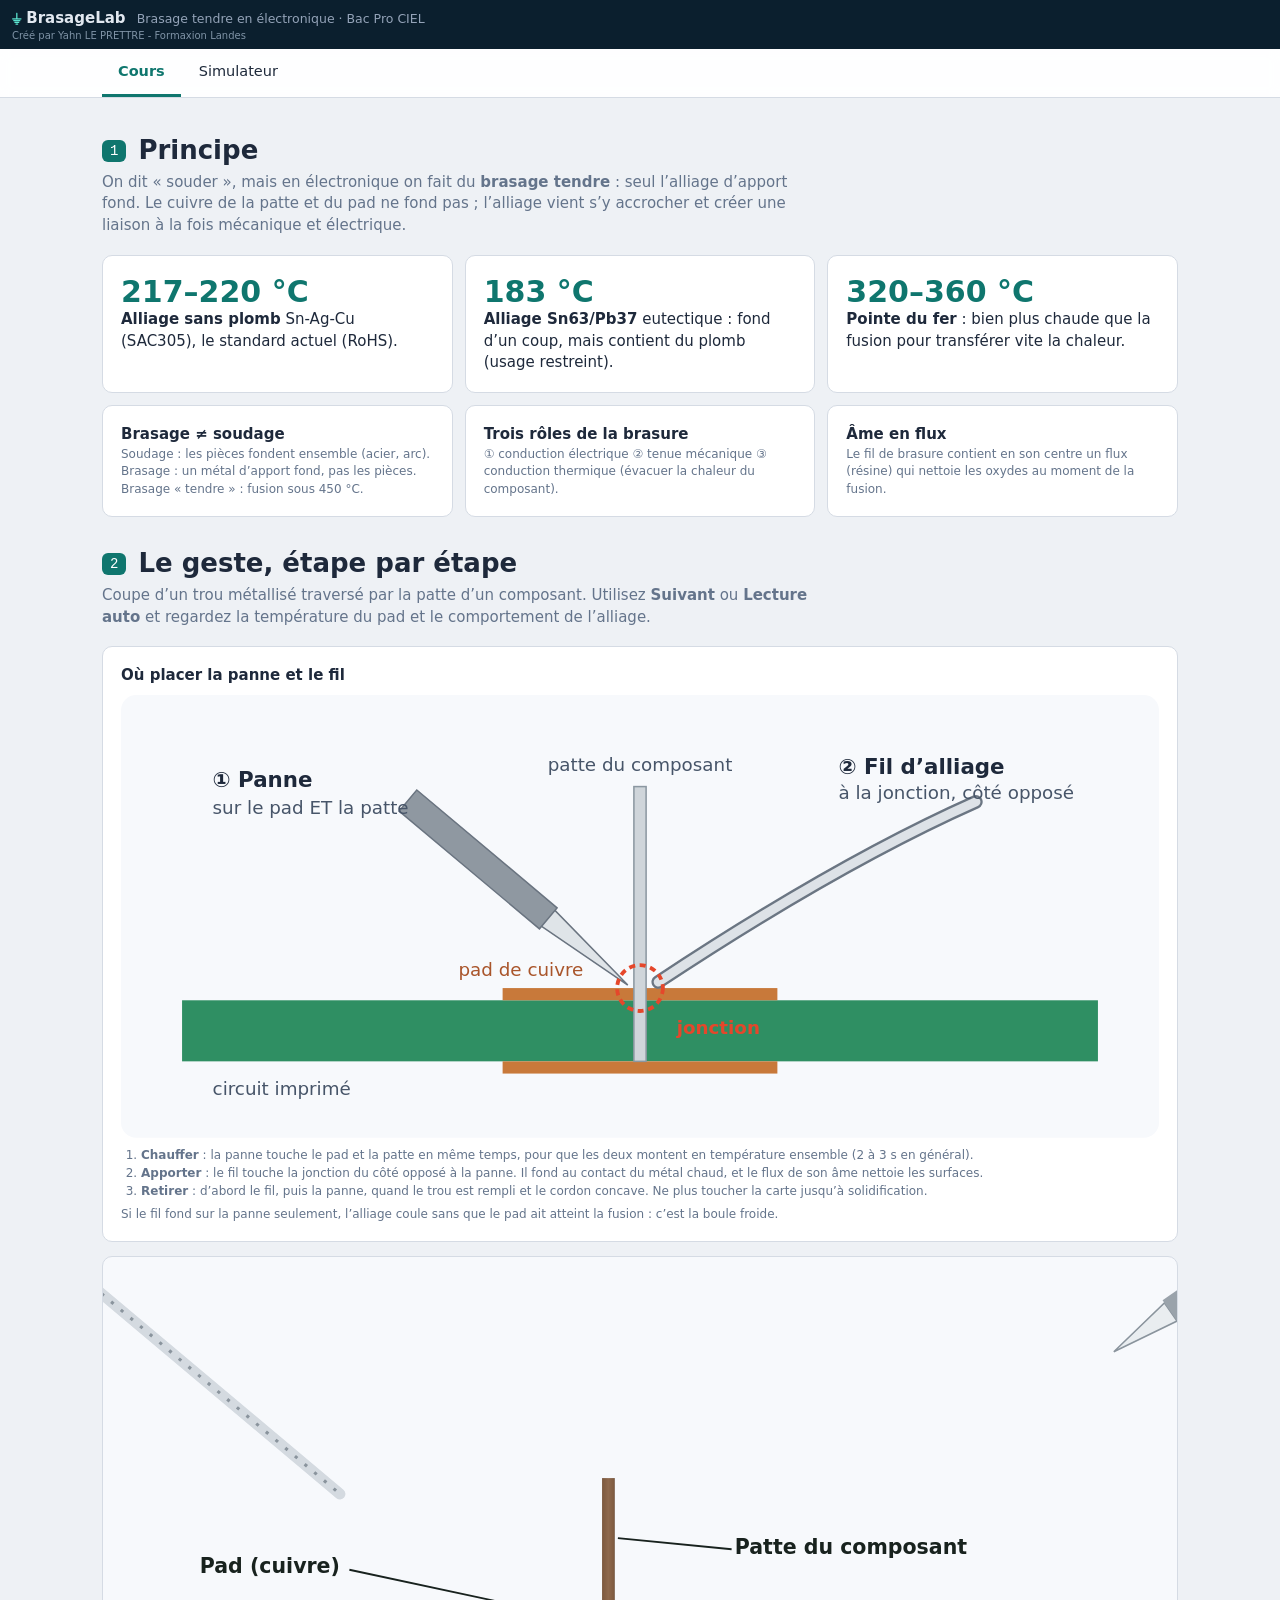
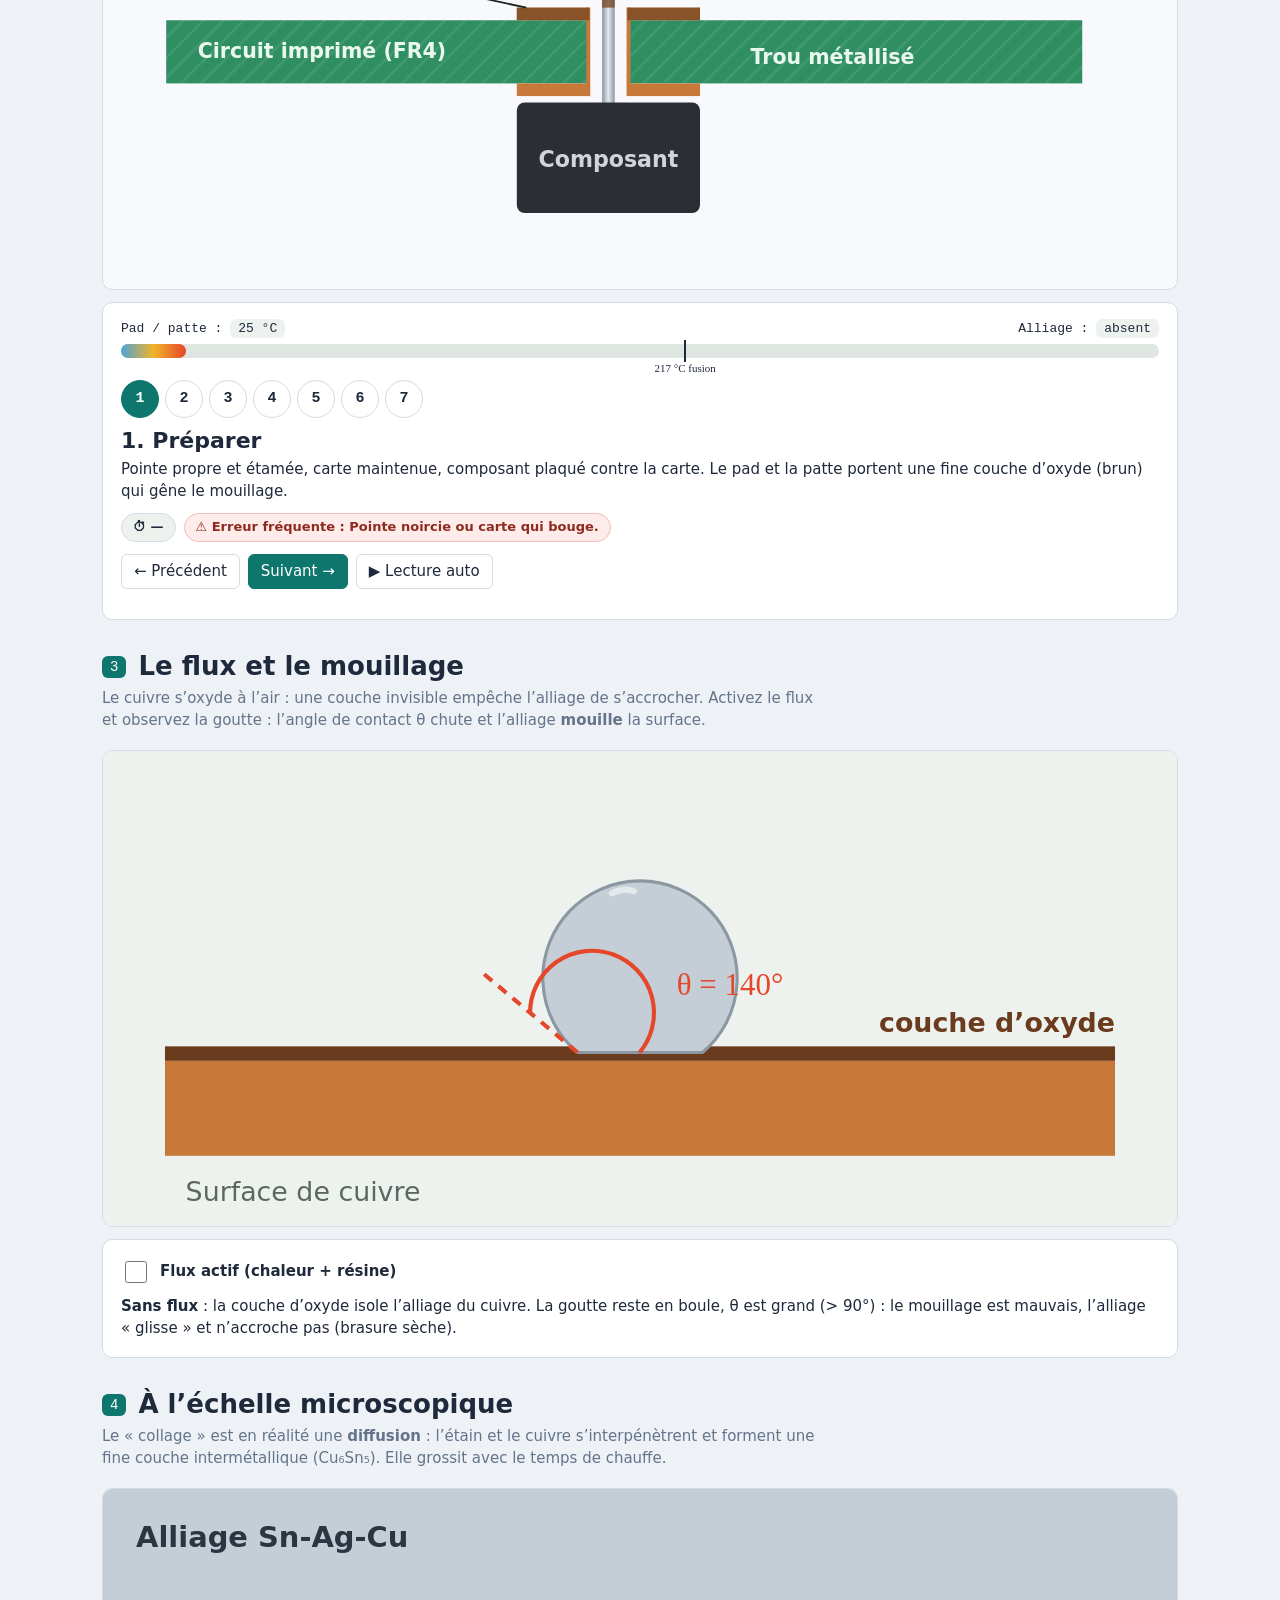
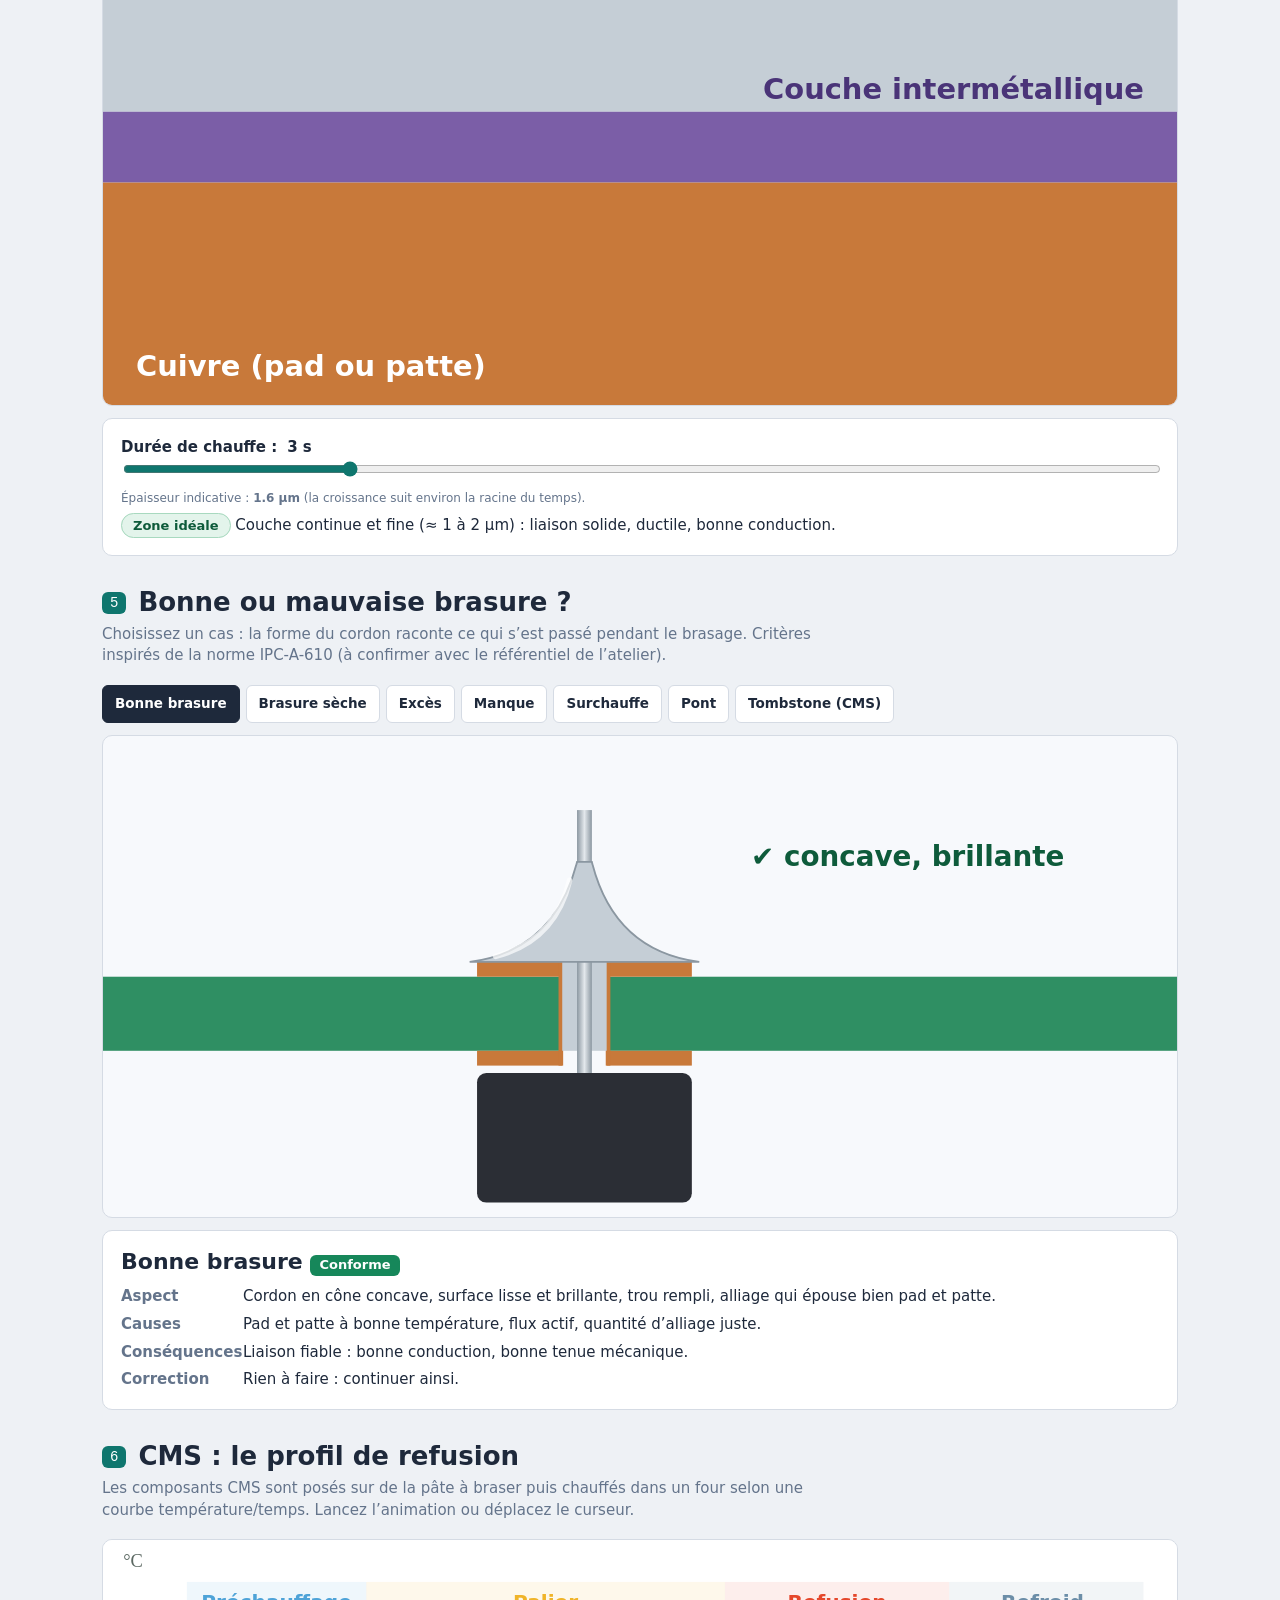
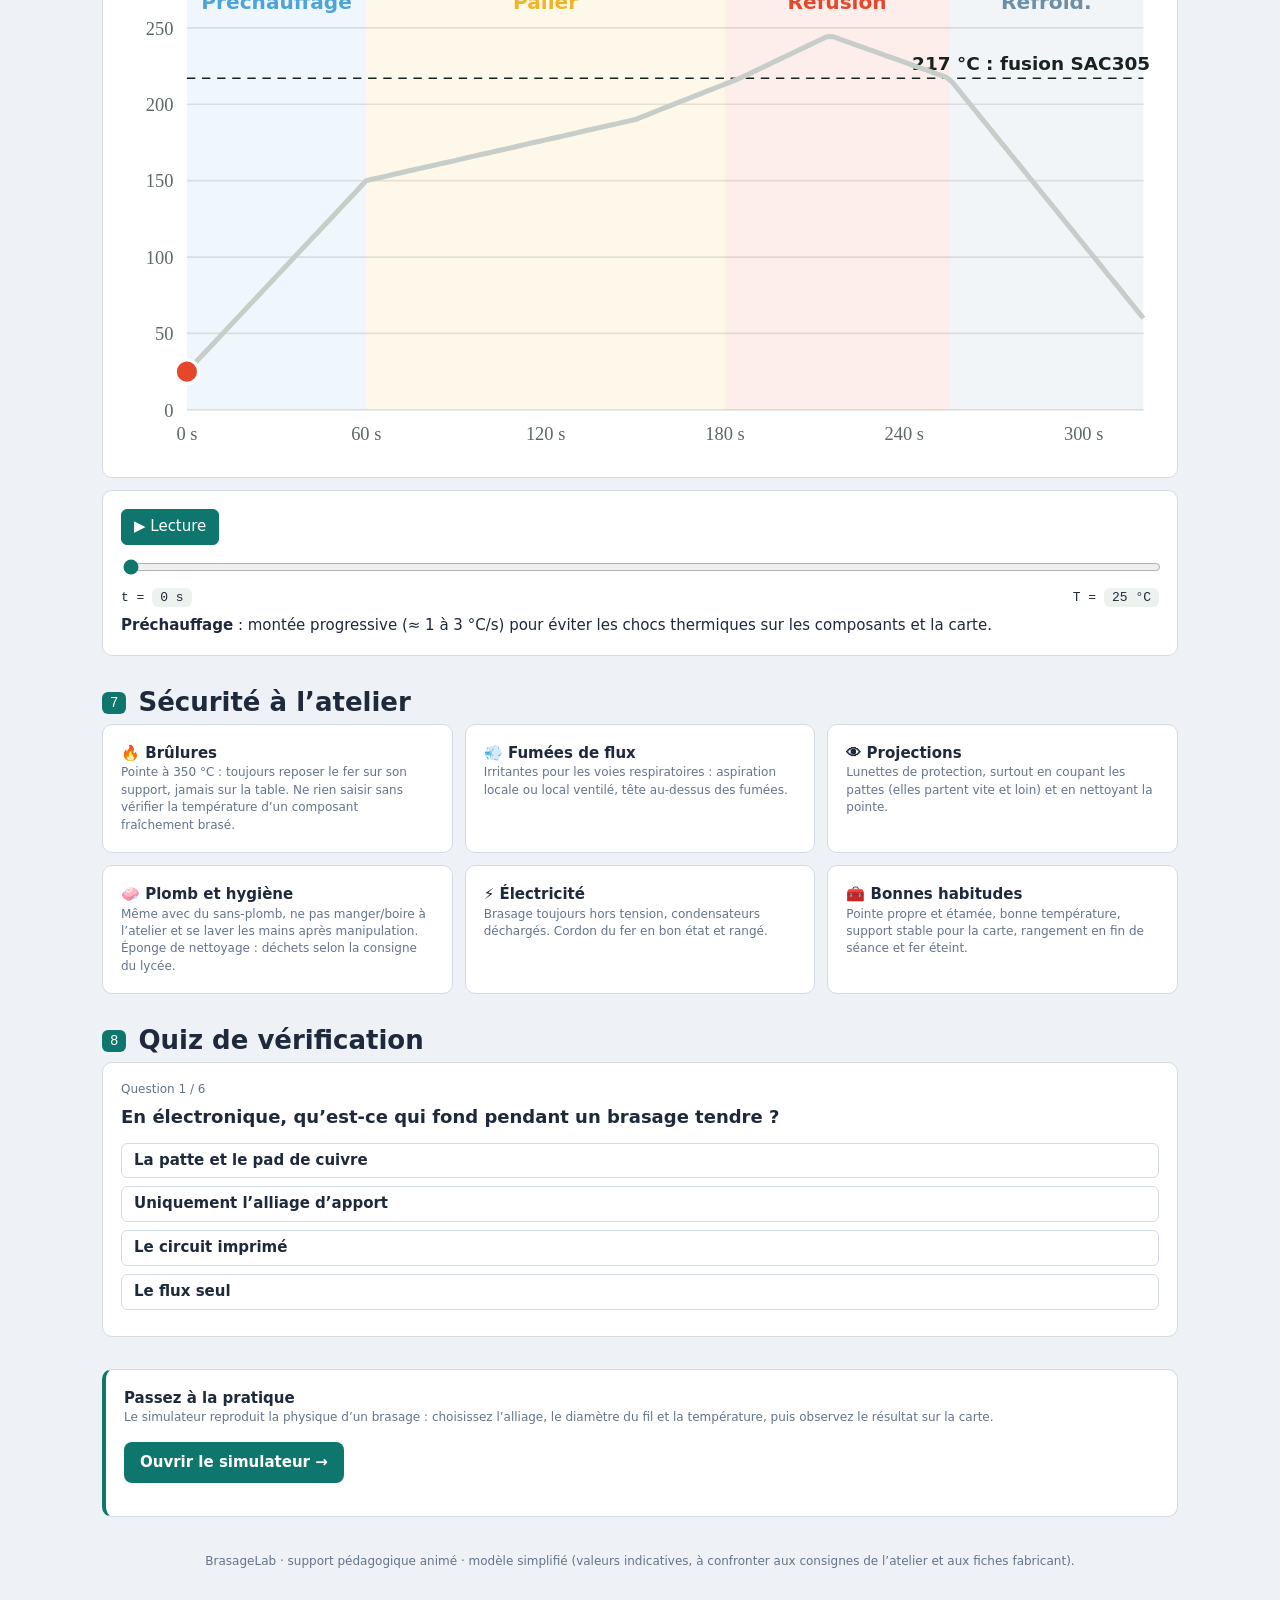
==== commit 67ee1975: "Cours : schema du placement de la panne et du fil a la jonction pad / patte Co-Authored-By: Claude S" ====
--- a/index.html
+++ b/index.html
@@ -134,6 +134,18 @@
 @media(max-width:900px){.hud{grid-template-columns:1fr 1fr}.cols{grid-template-columns:1fr}}
 @media(max-width:560px){.hud{grid-template-columns:1fr}.ov{max-width:60%}.ov.h{top:56px}}
 
+.coach{border-left:4px solid var(--warn);margin-bottom:10px}
+.coach h2{font-size:16px;margin:0 0 6px}.coach h4{margin:4px 0;font-size:12px;letter-spacing:.05em;text-transform:uppercase;color:var(--muted)}
+.coach ul{margin:0;padding-left:18px;font-size:13.5px;line-height:1.45}.coach li{margin-bottom:4px}
+.coach .cgrid{display:grid;grid-template-columns:1fr 1fr;gap:6px 18px}
+.coach .row{margin-top:8px;display:flex;gap:8px;flex-wrap:wrap}
+.coach button.primary{background:var(--brand);border-color:var(--brand);color:#fff;font-weight:600}
+@media(max-width:700px){.coach .cgrid{grid-template-columns:1fr}}
+
+.simstage .ov.mode{display:flex;gap:10px;align-items:center;flex-wrap:wrap}.ov.mode button{font-size:12.5px;padding:6px 10px;pointer-events:auto}
+.simhold button{min-width:0!important;padding:8px 4px!important;gap:5px!important;justify-content:center!important;font-size:12.5px!important}
+.simhold button kbd{padding:0 5px!important;font-size:12px!important}
+
 body{font-size:15px}
 .wrap{max-width:1100px}
 nav.tabs2{position:sticky;top:0;z-index:30;background:#ffffffee;backdrop-filter:blur(6px);border-bottom:1px solid var(--line)}
@@ -197,6 +209,37 @@
 <section id="geste">
   <h2><span class="n">2</span>Le geste, étape par étape</h2>
   <p class="lead">Coupe d’un trou métallisé traversé par la patte d’un composant. Utilisez <b>Suivant</b> ou <b>Lecture auto</b> et regardez la température du pad et le comportement de l’alliage.</p>
+
+  <div class="card" style="margin:0 0 14px">
+    <b>Où placer la panne et le fil</b>
+    <svg viewBox="0 0 680 290" style="width:100%;height:auto;display:block;margin-top:8px" role="img" aria-label="Schéma : la panne touche la jonction pad et patte d’un côté, le fil d’alliage est apporté de l’autre côté de la jonction">
+      <rect width="680" height="290" rx="10" fill="#f7f9fc"/>
+      <rect x="40" y="200" width="600" height="40" fill="#2f8f63"/>
+      <rect x="40" y="195" width="600" height="6" fill="none"/>
+      <g fill="#c8793a"><rect x="250" y="192" width="180" height="8"/><rect x="250" y="240" width="180" height="8"/></g>
+      <rect x="336" y="60" width="8" height="180" fill="#cfd5da" stroke="#8b97a1"/>
+      <text x="340" y="50" font-size="12" fill="#475569" font-family="system-ui,sans-serif" text-anchor="middle">patte du composant</text>
+      <text x="60" y="262" font-size="12" fill="#475569" font-family="system-ui,sans-serif">circuit imprimé</text>
+      <text x="262" y="184" font-size="12" fill="#a9552b" font-family="system-ui,sans-serif" text-anchor="middle">pad de cuivre</text>
+      <!-- panne -->
+      <g transform="translate(332 190) rotate(-140)"><polygon points="0,0 70,-7 70,7" fill="#dfe4e8" stroke="#6a7480"/><rect x="68" y="-9" width="120" height="18" fill="#8f98a1" stroke="#6a7480"/></g>
+      <text x="60" y="60" font-size="14" font-weight="700" fill="#1e293b" font-family="system-ui,sans-serif">① Panne</text>
+      <text x="60" y="78" font-size="12" fill="#475569" font-family="system-ui,sans-serif">sur le pad ET la patte</text>
+      <!-- fil -->
+      <path d="M560 70 Q470 110 352 188" fill="none" stroke="#6b7683" stroke-width="9" stroke-linecap="round"/>
+      <path d="M560 70 Q470 110 352 188" fill="none" stroke="#dde2e7" stroke-width="6" stroke-linecap="round"/>
+      <text x="470" y="52" font-size="14" font-weight="700" fill="#1e293b" font-family="system-ui,sans-serif">② Fil d’alliage</text>
+      <text x="470" y="68" font-size="12" fill="#475569" font-family="system-ui,sans-serif">à la jonction, côté opposé</text>
+      <circle cx="340" cy="192" r="15" fill="none" stroke="#e5472b" stroke-width="2.5" stroke-dasharray="4 3"/>
+      <text x="364" y="222" font-size="12" font-weight="700" fill="#e5472b" font-family="system-ui,sans-serif">jonction</text>
+    </svg>
+    <ol class="small" style="margin:8px 0 0;padding-left:20px;line-height:1.5">
+      <li><b>Chauffer</b> : la panne touche le pad et la patte en même temps, pour que les deux montent en température ensemble (2 à 3 s en général).</li>
+      <li><b>Apporter</b> : le fil touche la jonction du côté opposé à la panne. Il fond au contact du métal chaud, et le flux de son âme nettoie les surfaces.</li>
+      <li><b>Retirer</b> : d’abord le fil, puis la panne, quand le trou est rempli et le cordon concave. Ne plus toucher la carte jusqu’à solidification.</li>
+    </ol>
+    <div class="small" style="margin-top:6px">Si le fil fond sur la panne seulement, l’alliage coule sans que le pad ait atteint la fusion : c’est la boule froide.</div>
+  </div>
 
   <div class="stage">
     <svg id="main" viewBox="0 0 680 400" role="img" aria-label="Coupe animée d’une brasure sur trou métallisé">
